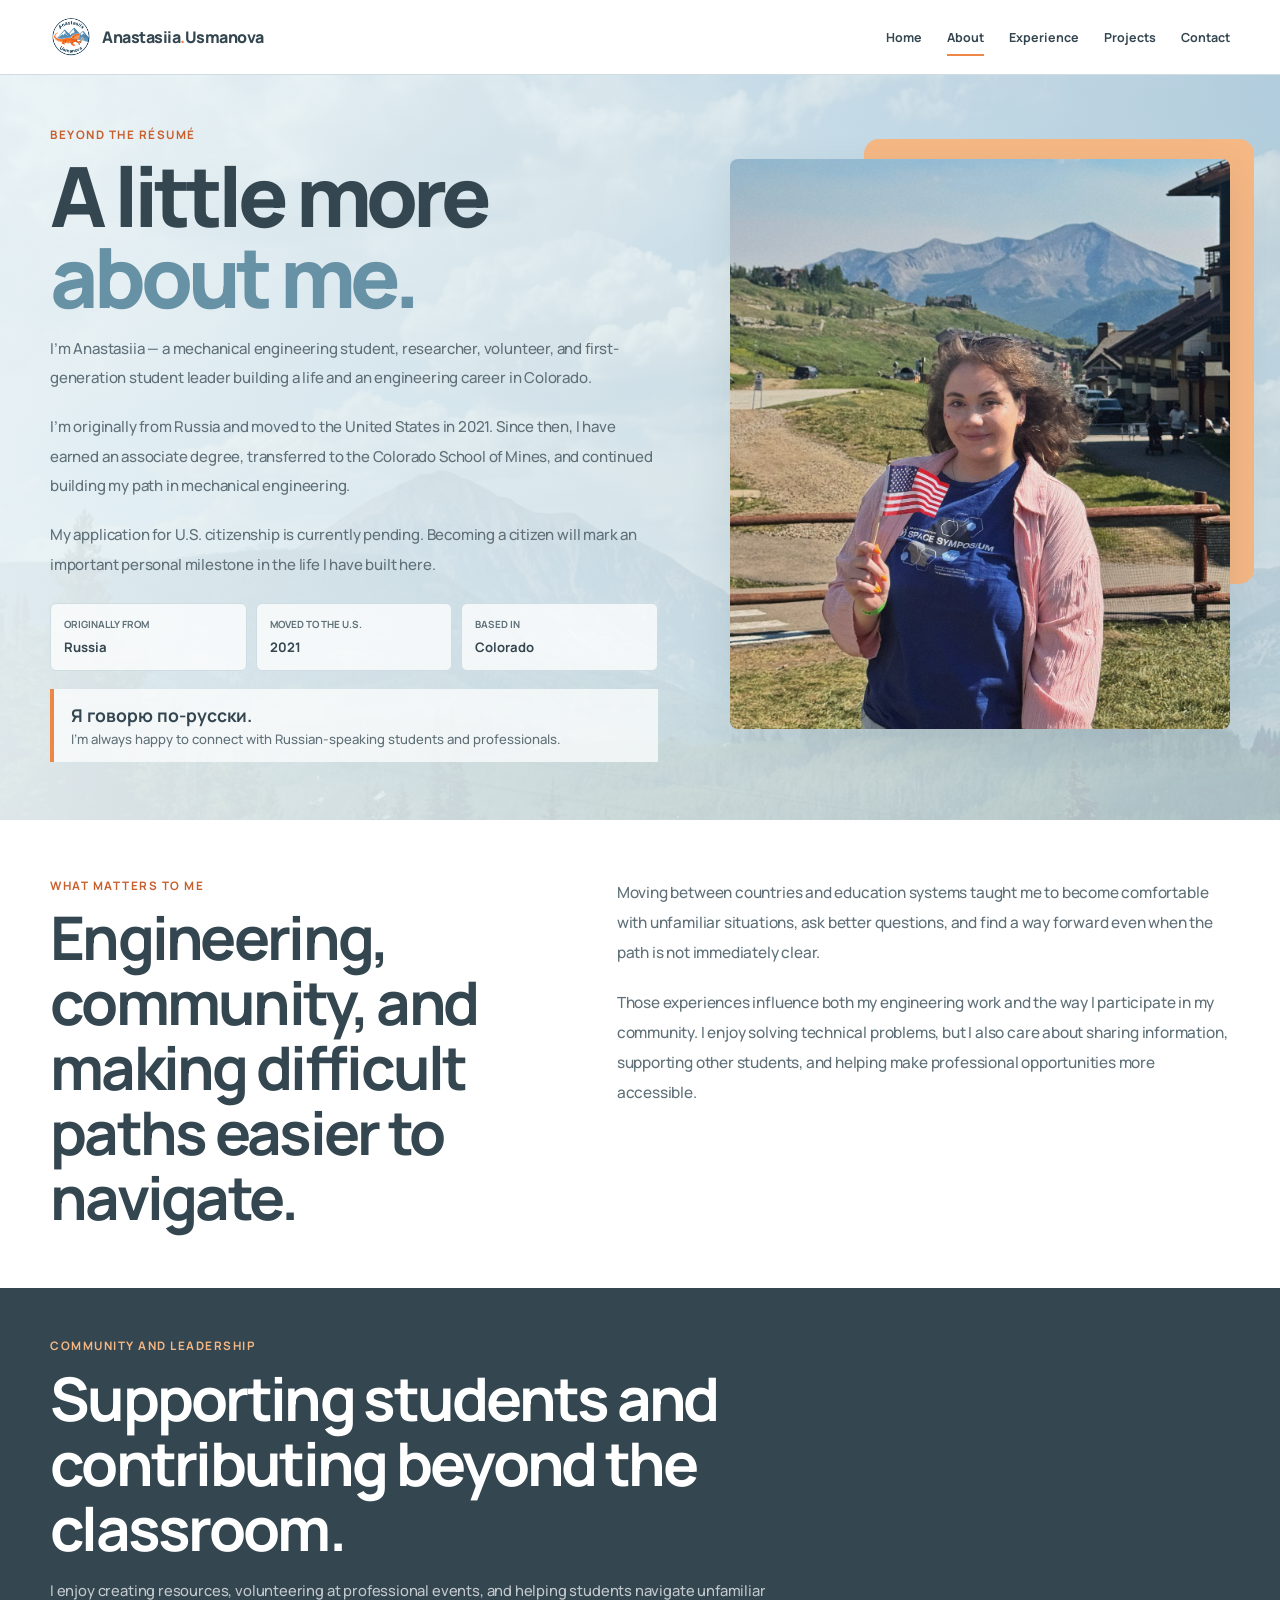
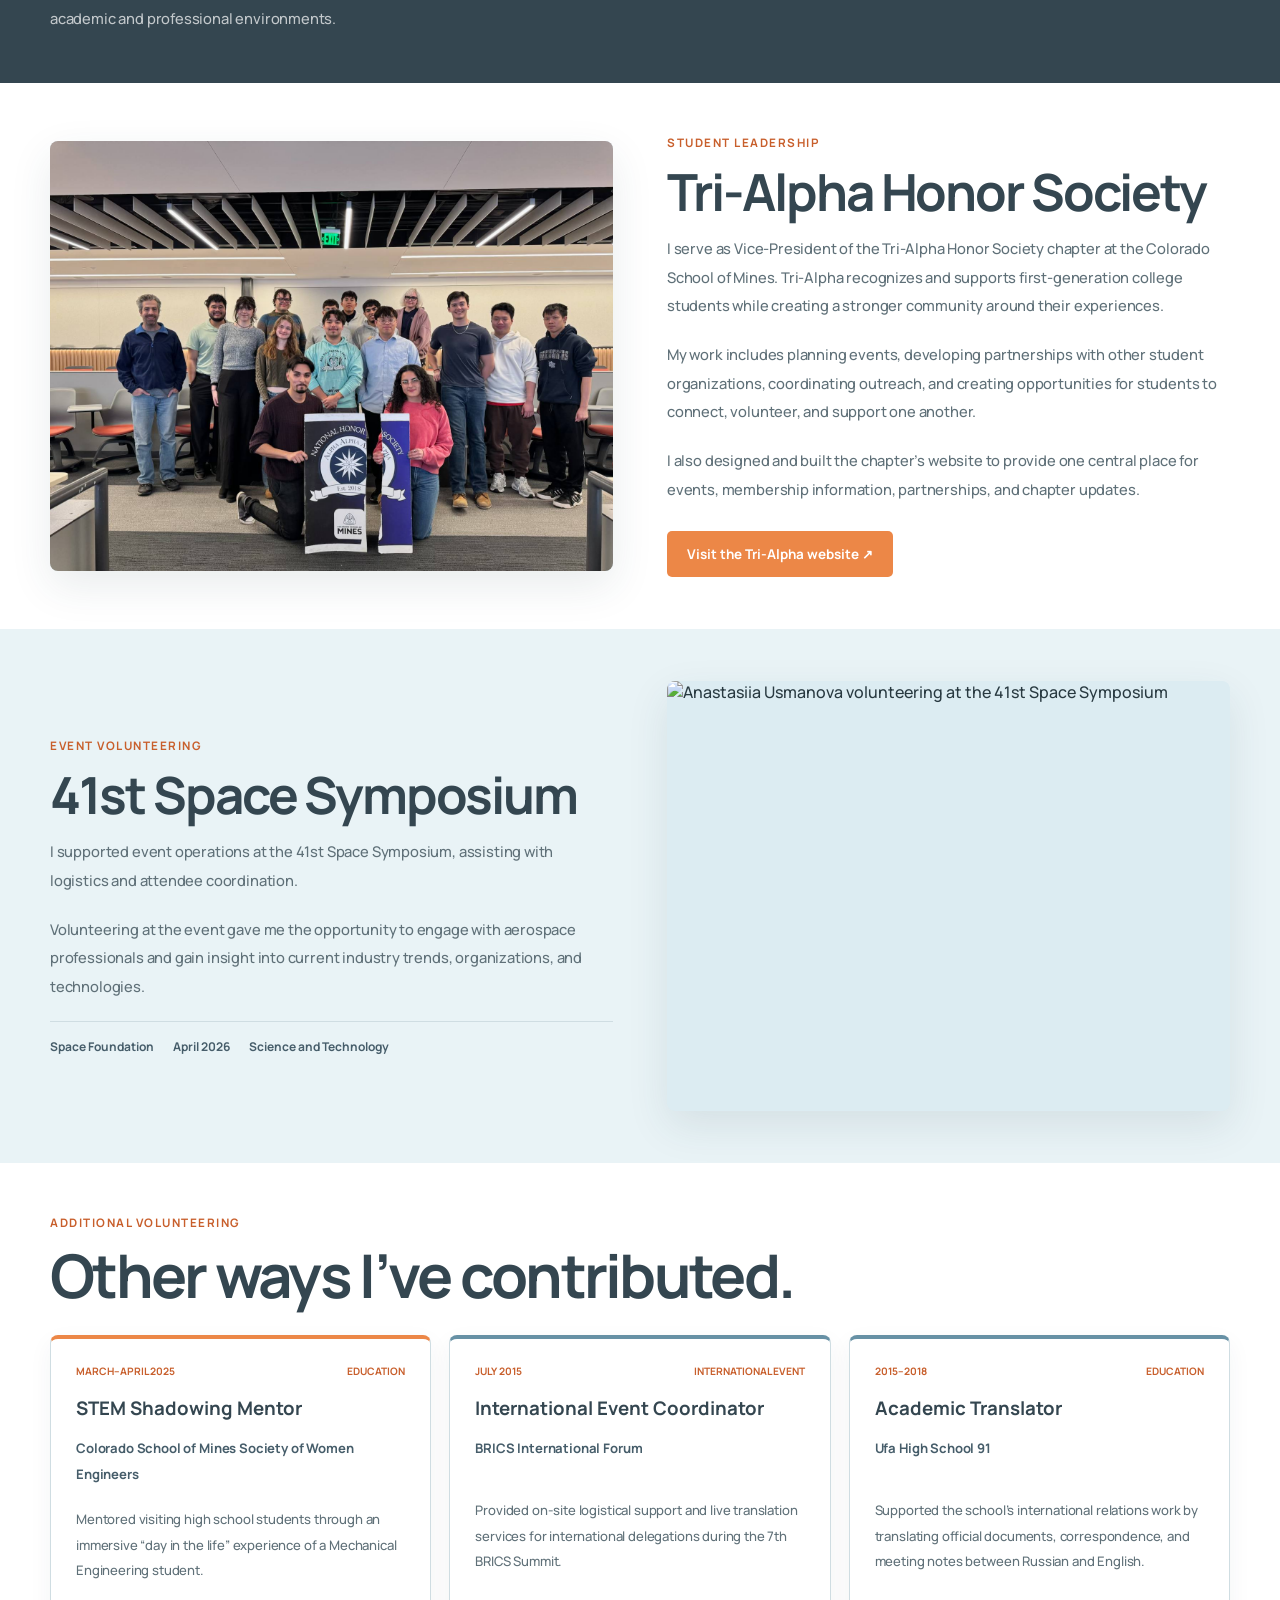
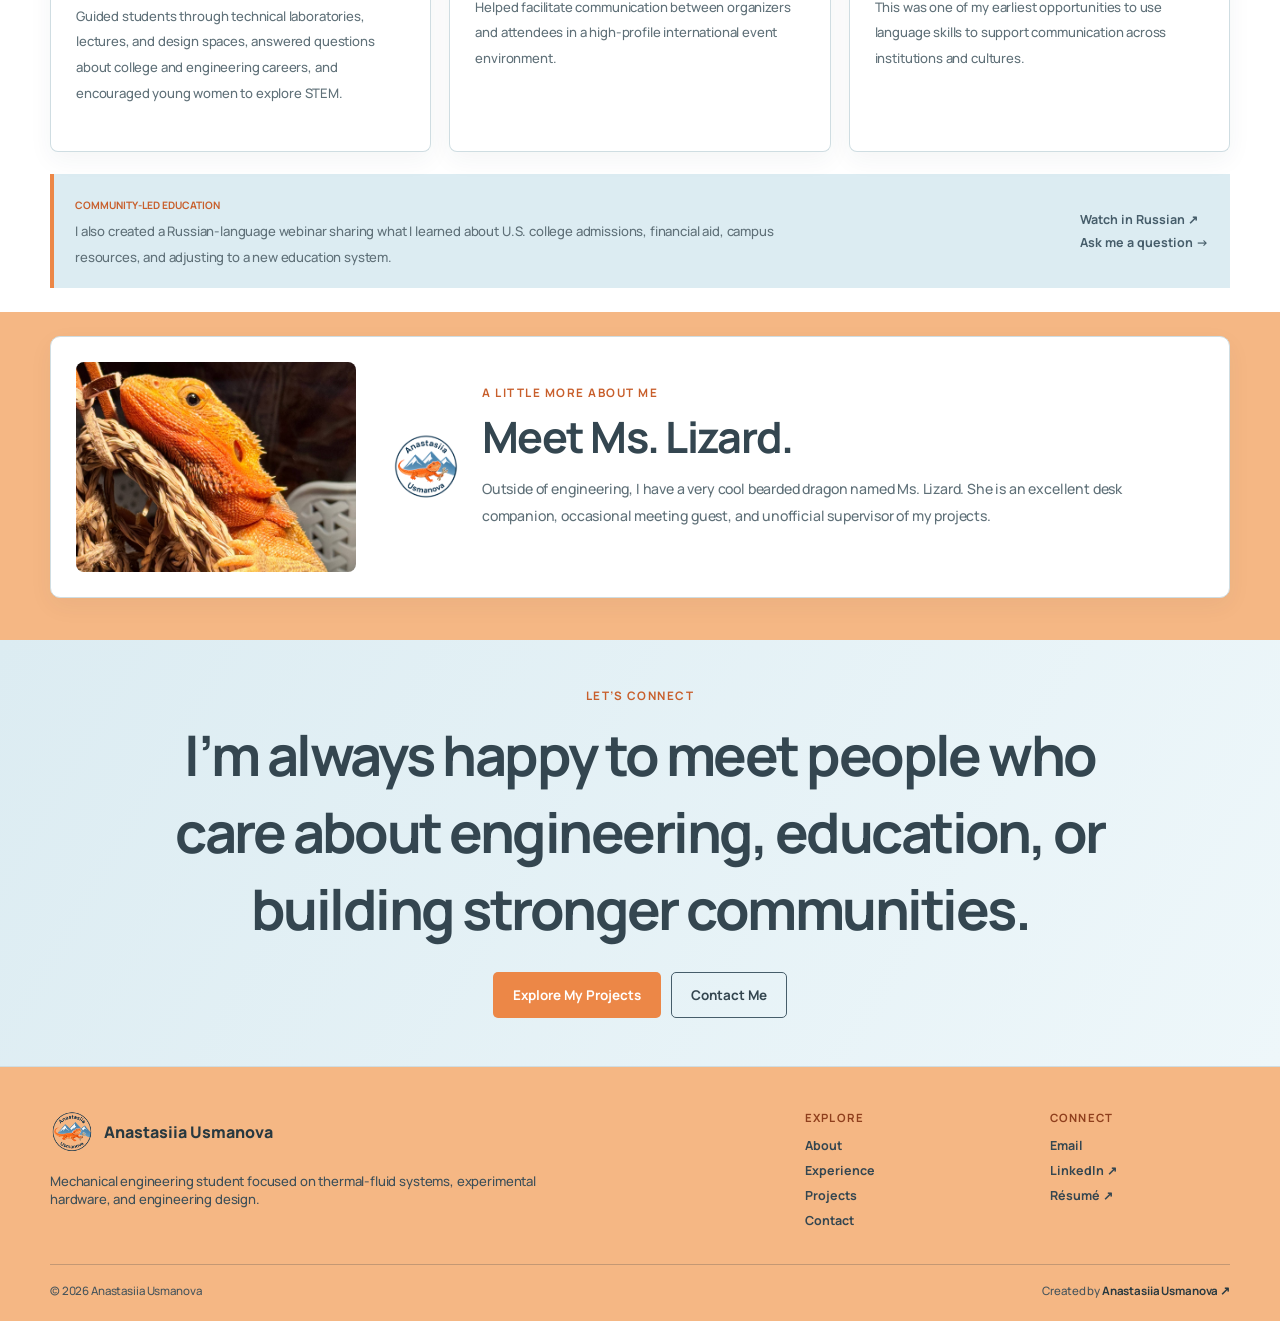
==== about/index.html @ 4a4aaab6 "Add files via upload" ====
<!DOCTYPE html>
<html lang="en">

<head>
    <link
    rel="icon"
    type="image/png"
    href="../image/logo.png"
>

    <meta charset="UTF-8">

    <meta
        name="viewport"
        content="width=device-width, initial-scale=1.0"
    >

    <meta
        name="description"
        content="Learn more about Anastasiia Usmanova, a mechanical engineering student, researcher, volunteer, and first-generation student leader at Colorado School of Mines."
    >

    <title>About Me | Anastasiia Usmanova</title>

    <link rel="stylesheet" href="../style.css">

</head>


<body>

    <!-- Navigation -->

    <header class="site-header">

        <nav class="navbar">

                <a class="logo" href="../">

                    <img
                        class="site-logo-image"
                        src="../image/logo.png"
                        alt=""
                    >

                    <span class="site-logo-name">
                        Anastasiia<span>.</span>Usmanova
                    </span>

                </a>

            <div class="nav-links">

                <a href="../">
                    Home
                </a>

                <a class="active-nav-link" href="./">
                    About
                </a>

                <a href="../experience/">
                    Experience
                </a>

                <a href="../projects/">
                    Projects
                </a>

                <a href="../contact/">
                    Contact
                </a>

            </div>

        </nav>

    </header>


    <main>

        <!-- Hero -->

        <section class="about-hero">

            <div class="section-container about-hero-grid">

                <div class="about-hero-content">

                    <p class="section-label">
                        Beyond the résumé
                    </p>

                    <h1>
                        A little more
                        <span>about me.</span>
                    </h1>

                    <p class="about-introduction">
                        I’m Anastasiia — a mechanical engineering student,
                        researcher, volunteer, and first-generation student
                        leader building a life and an engineering career
                        in Colorado.
                    </p>

                    <p>
                        I’m originally from Russia and moved to the United
                        States in 2021. Since then, I have earned an associate
                        degree, transferred to the Colorado School of Mines,
                        and continued building my path in mechanical
                        engineering.
                    </p>

                    <p>
                        My application for U.S. citizenship is currently
                        pending. Becoming a citizen will mark an important
                        personal milestone in the life I have built here.
                    </p>

                    <div class="about-facts">

                        <div class="about-fact">

                            <span>
                                Originally from
                            </span>

                            <strong>
                                Russia
                            </strong>

                        </div>

                        <div class="about-fact">

                            <span>
                                Moved to the U.S.
                            </span>

                            <strong>
                                2021
                            </strong>

                        </div>

                        <div class="about-fact">

                            <span>
                                Based in
                            </span>

                            <strong>
                                Colorado
                            </strong>

                        </div>

                    </div>

                    <div class="russian-message">

                        <strong>
                            Я говорю по-русски.
                        </strong>

                        <span>
                            I’m always happy to connect with
                            Russian-speaking students and professionals.
                        </span>

                    </div>

                </div>


                <div class="about-hero-image-wrapper">

                    <div class="about-hero-decoration"></div>

                    <img
                        class="about-hero-image"
                        src="../image/Anastasiia.jpg"
                        alt="Anastasiia Usmanova in Colorado"
                    >

                </div>

            </div>

        </section>


        <!-- Values -->

        <section class="about-values">

            <div class="section-container about-values-grid">

                <div>

                    <p class="section-label">
                        What matters to me
                    </p>

                    <h2 class="section-title">
                        Engineering, community, and making difficult
                        paths easier to navigate.
                    </h2>

                </div>


                <div class="about-values-text">

                    <p>
                        Moving between countries and education systems taught
                        me to become comfortable with unfamiliar situations,
                        ask better questions, and find a way forward even when
                        the path is not immediately clear.
                    </p>

                    <p>
                        Those experiences influence both my engineering work
                        and the way I participate in my community. I enjoy
                        solving technical problems, but I also care about
                        sharing information, supporting other students, and
                        helping make professional opportunities more
                        accessible.
                    </p>

                </div>

            </div>

        </section>


        <!-- Community introduction -->

        <section class="about-community-heading">

            <div class="section-container">

                <p class="section-label">
                    Community and leadership
                </p>

                <h2>
                    Supporting students and contributing
                    beyond the classroom.
                </h2>

                <p>
                    I enjoy creating resources, volunteering at professional
                    events, and helping students navigate unfamiliar
                    academic and professional environments.
                </p>

            </div>

        </section>


        <!-- Tri-Alpha -->

        <section class="about-section tri-alpha-section">

            <div class="section-container about-section-grid">

                <div class="about-photo">

                    <img
                        src="../image/trialpha.jpg"
                        alt="Tri-Alpha Honor Society at Colorado School of Mines"
                    >

                </div>


                <div class="about-section-content">

                    <p class="section-label">
                        Student leadership
                    </p>

                    <h2>
                        Tri-Alpha Honor Society
                    </h2>

                    <p>
                        I serve as Vice-President of the Tri-Alpha Honor
                        Society chapter at the Colorado School of Mines.
                        Tri-Alpha recognizes and supports first-generation
                        college students while creating a stronger community
                        around their experiences.
                    </p>

                    <p>
                        My work includes planning events, developing
                        partnerships with other student organizations,
                        coordinating outreach, and creating opportunities
                        for students to connect, volunteer, and support
                        one another.
                    </p>

                    <p>
                        I also designed and built the chapter’s website to
                        provide one central place for events, membership
                        information, partnerships, and chapter updates.
                    </p>

                    <a
                        class="button primary-button"
                        href="https://minestrialpha.org/"
                        target="_blank"
                        rel="noopener noreferrer"
                    >
                        Visit the Tri-Alpha website ↗
                    </a>

                </div>

            </div>

        </section>


        <!-- Space Symposium -->

        <section class="about-section alternate-section">

            <div class="section-container about-section-grid">

                <div class="about-section-content">

                    <p class="section-label">
                        Event volunteering
                    </p>

                    <h2>
                        41st Space Symposium
                    </h2>

                    <p>
                        I supported event operations at the 41st Space
                        Symposium, assisting with logistics and attendee
                        coordination.
                    </p>

                    <p>
                        Volunteering at the event gave me the opportunity
                        to engage with aerospace professionals and gain
                        insight into current industry trends, organizations,
                        and technologies.
                    </p>

                    <div class="experience-detail-row">

                        <span>
                            Space Foundation
                        </span>

                        <span>
                            April 2026
                        </span>

                        <span>
                            Science and Technology
                        </span>

                    </div>

                </div>


                <div class="about-photo space-photo">

                    <img
                        src="../image/spacesym.jpg"
                        alt="Anastasiia Usmanova volunteering at the 41st Space Symposium"
                    >

                </div>

            </div>

        </section>


        <!-- Additional volunteering -->

        <section class="volunteer-section">

            <div class="section-container">

                <div class="volunteer-heading">

                    <p class="section-label">
                        Additional volunteering
                    </p>

                    <h2 class="section-title">
                        Other ways I’ve contributed.
                    </h2>

                </div>


                <div class="volunteer-grid">

                    <!-- SWE -->

                    <article class="volunteer-card">

                        <div class="volunteer-card-meta">

                            <span>
                                March–April 2025
                            </span>

                            <span>
                                Education
                            </span>

                        </div>

                        <h3>
                            STEM Shadowing Mentor
                        </h3>

                        <p class="volunteer-organization">
                            Colorado School of Mines Society of Women
                            Engineers
                        </p>

                        <p>
                            Mentored visiting high school students through
                            an immersive “day in the life” experience of a
                            Mechanical Engineering student.
                        </p>

                        <p>
                            Guided students through technical laboratories,
                            lectures, and design spaces, answered questions
                            about college and engineering careers, and
                            encouraged young women to explore STEM.
                        </p>

                    </article>


                    <!-- BRICS -->

                    <article class="volunteer-card">

                        <div class="volunteer-card-meta">

                            <span>
                                July 2015
                            </span>

                            <span>
                                International event
                            </span>

                        </div>

                        <h3>
                            International Event Coordinator
                        </h3>

                        <p class="volunteer-organization">
                            BRICS International Forum
                        </p>

                        <p>
                            Provided on-site logistical support and live
                            translation services for international
                            delegations during the 7th BRICS Summit.
                        </p>

                        <p>
                            Helped facilitate communication between
                            organizers and attendees in a high-profile
                            international event environment.
                        </p>

                    </article>


                    <!-- Translation -->

                    <article class="volunteer-card">

                        <div class="volunteer-card-meta">

                            <span>
                                2015–2018
                            </span>

                            <span>
                                Education
                            </span>

                        </div>

                        <h3>
                            Academic Translator
                        </h3>

                        <p class="volunteer-organization">
                            Ufa High School 91
                        </p>

                        <p>
                            Supported the school’s international relations
                            work by translating official documents,
                            correspondence, and meeting notes between
                            Russian and English.
                        </p>

                        <p>
                            This was one of my earliest opportunities to use
                            language skills to support communication across
                            institutions and cultures.
                        </p>

                    </article>

                </div>


                <!-- Webinar -->

                <div class="webinar-strip">

                    <div>

                        <span class="webinar-strip-label">
                            Community-led education
                        </span>

                        <p>
                            I also created a Russian-language webinar sharing
                            what I learned about U.S. college admissions,
                            financial aid, campus resources, and adjusting
                            to a new education system.
                        </p>

                    </div>


                    <div class="webinar-strip-links">

                        <a
                            class="text-link"
                            href="https://youtu.be/OLZ3vFtCB9Q"
                            target="_blank"
                            rel="noopener noreferrer"
                        >
                            Watch in Russian ↗
                        </a>

                        <a
                            class="text-link"
                            href="mailto:anastasiia.usmanova.eng@gmail.com?subject=Question%20about%20U.S.%20college%20applications"
                        >
                            Ask me a question →
                        </a>

                    </div>

                </div>

            </div>

        </section>

<!-- Ms. Lizard -->

<section class="lizard-section">

    <div class="section-container">

        <article class="lizard-card">

            <div class="lizard-image-wrapper">

                <img
                    class="lizard-image"
                    src="../image/lizard.jpg"
                    alt="Ms. Lizard, Anastasiia's bearded dragon"
                >

            </div>


            <div class="lizard-content">

                <img
                    class="lizard-mini-logo"
                    src="../image/logo.png"
                    alt=""
                >

                <div>

                    <p class="section-label">
                        A little more about me
                    </p>

                    <h2>
                        Meet Ms. Lizard.
                    </h2>

                    <p>
                        Outside of engineering, I have a very cool
                        bearded dragon named Ms. Lizard. She is an
                        excellent desk companion, occasional meeting
                        guest, and unofficial supervisor of my projects.
                    </p>

                </div>

            </div>

        </article>

    </div>

</section>
        <!-- Closing -->

        <section class="about-closing">

            <div class="section-container about-closing-content">

                <p class="section-label">
                    Let’s connect
                </p>

                <h2>
                    I’m always happy to meet people who care about
                    engineering, education, or building stronger
                    communities.
                </h2>

                <div class="about-closing-buttons">

                    <a
                        class="button primary-button"
                        href="../projects/"
                    >
                        Explore My Projects
                    </a>

                    <a
                        class="button secondary-button"
                        href="../contact/"
                    >
                        Contact Me
                    </a>

                </div>

            </div>

        </section>

    </main>


    <!-- Footer -->

    <footer>

        <div class="footer-content">

            <div>

                <a class="footer-logo" href="../">
                    <img src="../image/logo.png" alt="">
                    <span>Anastasiia Usmanova</span>
                </a>

                <p>
                    Mechanical engineering student focused on thermal-fluid
                    systems, experimental hardware, and engineering design.
                </p>

            </div>


            <div class="footer-column">

                <h3>
                    Explore
                </h3>

                <a href="./">
                    About
                </a>

                <a href="../experience/">
                    Experience
                </a>

                <a href="../projects/">
                    Projects
                </a>

                <a href="../contact/">
                    Contact
                </a>

            </div>


            <div class="footer-column">

                <h3>
                    Connect
                </h3>

                <a href="mailto:anastasiia.usmanova.eng@gmail.com">
                    Email
                </a>

                <a
                    href="https://www.linkedin.com/in/ausmanova/"
                    target="_blank"
                    rel="noopener noreferrer"
                >
                    LinkedIn ↗
                </a>

                <a
                    href="https://drive.google.com/file/d/1IAk1YIRx1ODrd-aK2GtUqN830A_kuqkT/view"
                    target="_blank"
                    rel="noopener noreferrer"
                >
                    Résumé ↗
                </a>

            </div>

        </div>


        <div class="footer-bottom">

            <p>
                © 2026 Anastasiia Usmanova
            </p>

            <p>
                Created by
                <a
                    href="https://www.linkedin.com/in/ausmanova/"
                    target="_blank"
                    rel="noopener noreferrer"
                >
                    Anastasiia Usmanova ↗
                </a>
            </p>

        </div>

    </footer>

</body>

</html>
---- style.css ----
@import url(
    "https://fonts.googleapis.com/css2?family=Inter:wght@400;500;600;700&family=Manrope:wght@500;600;700;800&display=swap"
);


/* ==================================================
   VARIABLES
================================================== */

:root {
    --page-background: #eef7fa;
    --soft-background: #dcecf2;
    --muted-background: #b8d2dc;

    --accent: #ec8747;
    --accent-dark: #c85f2c;
    --accent-light: #f5b784;

    --blue: #6791a5;
    --blue-dark: #465d6a;

    --heading: #344650;
    --charcoal: #283940;
    --gray: #5f7078;

    --light-gray: #f2f7f8;
    --border: #cfdde2;
    --white: #ffffff;

    --heading-font: "Manrope", Arial, sans-serif;
    --body-font: "Inter", Arial, sans-serif;

    --page-width: 1180px;
    --shadow: 0 15px 42px rgba(40, 65, 76, 0.1);
}


/* ==================================================
   GLOBAL
================================================== */

* {
    box-sizing: border-box;
}


html {
    scroll-behavior: smooth;
}


body {
    margin: 0;
    overflow-x: hidden;
    color: var(--charcoal);
    background: var(--white);
    font-family: var(--body-font);
}


img {
    display: block;
    max-width: 100%;
}


a {
    color: inherit;
}


p {
    color: var(--gray);
}


.section-container {
    width: min(calc(100% - 48px), var(--page-width));
    margin: 0 auto;
}


.section-label {
    margin: 0 0 10px;
    color: var(--accent-dark);
    font-size: 0.73rem;
    font-weight: 700;
    letter-spacing: 0.13em;
    text-transform: uppercase;
}


.light-label {
    color: var(--accent-light);
}


.section-title {
    max-width: 850px;
    margin: 0;
    color: var(--heading);
    font-family: var(--heading-font);
    font-size: clamp(2.35rem, 4.7vw, 4rem);
    font-weight: 700;
    letter-spacing: -0.045em;
    line-height: 1.08;
}


.section-heading {
    display: flex;
    align-items: flex-end;
    justify-content: space-between;
    gap: 35px;
    margin-bottom: 30px;
}


.section-heading > .text-link {
    flex-shrink: 0;
    margin-bottom: 6px;
}


.text-link,
.card-link,
.project-report-link {
    display: inline-block;
    color: var(--blue-dark);
    font-weight: 700;
    text-decoration: none;
}


.text-link:hover,
.card-link:hover,
.project-report-link:hover {
    color: var(--accent-dark);
}


/* ==================================================
   BUTTONS
================================================== */

.button {
    display: inline-flex;
    align-items: center;
    justify-content: center;
    min-height: 46px;
    padding: 11px 19px;
    border: 1px solid transparent;
    border-radius: 5px;
    font-size: 0.84rem;
    font-weight: 700;
    text-align: center;
    text-decoration: none;
    transition:
        transform 0.2s ease,
        color 0.2s ease,
        border-color 0.2s ease,
        background 0.2s ease;
}


.button:hover {
    transform: translateY(-2px);
}


.primary-button {
    color: var(--white);
    background: var(--accent);
}


.primary-button:hover {
    background: var(--accent-dark);
}


.secondary-button {
    color: var(--heading);
    border-color: var(--blue-dark);
    background: transparent;
}


.secondary-button:hover {
    color: var(--white);
    background: var(--blue-dark);
}


/* ==================================================
   NAVIGATION
================================================== */

.site-header {
    position: relative;
    z-index: 100;
    border-bottom: 1px solid var(--border);
    background: rgba(255, 255, 255, 0.96);
}


.navbar {
    display: flex;
    align-items: center;
    justify-content: space-between;
    width: min(calc(100% - 48px), var(--page-width));
    min-height: 74px;
    margin: 0 auto;
    gap: 30px;
}


/* ==================================================
   SITE LOGO
================================================== */

.logo {
    display: inline-flex;
    align-items: center;
    flex-shrink: 0;
    gap: 10px;
    color: var(--heading);
    text-decoration: none;
}


.site-logo-image {
    width: 42px;
    height: 42px;
    flex-shrink: 0;
    border-radius: 8px;
    object-fit: contain;
    transition:
        transform 0.22s ease,
        filter 0.22s ease;
}


.site-logo-name {
    color: var(--heading);
    font-family: var(--heading-font);
    font-size: 1rem;
    font-weight: 800;
    letter-spacing: -0.03em;
}


.site-logo-name span {
    color: var(--accent);
}


.logo:hover .site-logo-image {
    filter: drop-shadow(0 5px 7px rgba(40, 65, 76, 0.14));
    transform: rotate(-3deg) scale(1.08);
}


@media (max-width: 480px) {

    .site-logo-image {
        width: 37px;
        height: 37px;
    }


    .site-logo-name {
        font-size: 0.88rem;
    }

}


.nav-links {
    display: flex;
    align-items: center;
    gap: 25px;
}


.nav-links a {
    position: relative;
    color: var(--heading);
    font-size: 0.78rem;
    font-weight: 700;
    text-decoration: none;
}


.nav-links a::after {
    position: absolute;
    right: 0;
    bottom: -10px;
    left: 0;
    height: 2px;
    background: var(--accent);
    content: "";
    transform: scaleX(0);
    transition: transform 0.2s ease;
}


.nav-links a:hover::after,
.nav-links .active-nav-link::after {
    transform: scaleX(1);
}


/* ==================================================
   HOME â€” HERO
================================================== */

.hero {
    display: grid;
    grid-template-columns: 1.08fr 0.92fr;
    gap: 64px;
    align-items: center;
    min-height: calc(100vh - 74px);
    padding:
        48px
        max(24px, calc((100vw - var(--page-width)) / 2))
        58px;
    background:
        linear-gradient(
            90deg,
            rgba(238, 247, 250, 0.92),
            rgba(220, 236, 242, 0.7)
        ),
        url("image/mountain.JPG") center / cover no-repeat;
}


.hero-content {
    max-width: 700px;
}


.hero h1 {
    margin: 0;
    color: var(--heading);
    font-family: var(--heading-font);
    font-size: clamp(4rem, 8vw, 7rem);
    font-weight: 800;
    letter-spacing: -0.06em;
    line-height: 0.95;
}


.hero h1 span {
    display: block;
    color: var(--blue);
}


.hero h2 {
    max-width: 680px;
    margin: 25px 0 18px;
    color: var(--charcoal);
    font-family: var(--heading-font);
    font-size: clamp(1.25rem, 2.5vw, 1.85rem);
    font-weight: 600;
    letter-spacing: -0.025em;
    line-height: 1.35;
}


.hero-description {
    max-width: 650px;
    margin: 0;
    font-size: 1rem;
    line-height: 1.75;
}


.hero-buttons {
    display: flex;
    flex-wrap: wrap;
    gap: 10px;
    margin-top: 27px;
}


.hero-links {
    display: flex;
    gap: 19px;
    margin-top: 21px;
}


.hero-links a {
    color: var(--blue-dark);
    font-size: 0.84rem;
    font-weight: 700;
    text-decoration: none;
}


.hero-image-wrapper {
    position: relative;
    width: min(100%, 460px);
    margin-left: auto;
}


.hero-image-decoration {
    position: absolute;
    top: -22px;
    right: -25px;
    width: 80%;
    height: 80%;
    border-radius: 15px;
    background: var(--accent-light);
}


.hero-image {
    position: relative;
    z-index: 1;
    width: 100%;
    height: 560px;
    object-fit: cover;
    object-position: center top;
    border-radius: 8px;
    box-shadow: var(--shadow);
}


.hero-image-note {
    position: absolute;
    z-index: 2;
    right: -20px;
    bottom: 28px;
    display: flex;
    flex-direction: column;
    gap: 3px;
    padding: 14px 17px;
    border: 1px solid var(--border);
    border-radius: 5px;
    background: rgba(255, 255, 255, 0.94);
    box-shadow: var(--shadow);
}


.hero-image-note span {
    color: var(--accent-dark);
    font-size: 0.67rem;
    font-weight: 700;
    letter-spacing: 0.08em;
    text-transform: uppercase;
}


.hero-image-note strong {
    color: var(--heading);
    font-size: 0.84rem;
}


/* ==================================================
   HOME â€” INTRODUCTION
================================================== */

.introduction-section {
    padding: 62px 0;
    background: var(--white);
}


.introduction-grid {
    display: grid;
    grid-template-columns: 1fr 0.82fr;
    gap: 65px;
    align-items: start;
}


.introduction-text {
    padding-top: 17px;
}


.introduction-text p {
    margin: 0 0 14px;
    font-size: 0.98rem;
    line-height: 1.75;
}


.introduction-text .text-link {
    margin-top: 7px;
}


/* ==================================================
   HOME â€” EXPERIENCE
================================================== */

.experience-section {
    padding: 62px 0;
    background: var(--light-gray);
}


.experience-grid {
    display: grid;
    gap: 20px;
}


.no-image-experience-grid {
    grid-template-columns: repeat(3, minmax(0, 1fr));
    align-items: stretch;
}


.experience-card {
    min-width: 0;
    overflow: hidden;
    border: 1px solid var(--border);
    border-radius: 8px;
    background: var(--white);
    box-shadow: 0 9px 28px rgba(40, 65, 76, 0.055);
}


.experience-card-text {
    min-height: 420px;
    border-top: 4px solid var(--blue);
}


.experience-card-text:first-child {
    border-top-color: var(--accent);
}


.experience-card-content {
    padding: 29px;
}


.experience-card-text .experience-card-content {
    display: flex;
    flex-direction: column;
    width: 100%;
    height: 100%;
}


.card-meta {
    display: flex;
    justify-content: space-between;
    gap: 16px;
    margin-bottom: 18px;
    color: var(--accent-dark);
    font-size: 0.67rem;
    font-weight: 700;
    letter-spacing: 0.07em;
    text-transform: uppercase;
}


.experience-card h3 {
    margin: 0 0 8px;
    color: var(--heading);
    font-family: var(--heading-font);
    font-size: 1.42rem;
    letter-spacing: -0.025em;
    line-height: 1.24;
}


.organization {
    margin: 0 0 16px;
    color: var(--blue-dark);
    font-size: 0.84rem;
    font-weight: 700;
}


.experience-card-content > p:not(.organization) {
    margin: 0 0 13px;
    font-size: 0.87rem;
    line-height: 1.65;
}


.experience-card .card-link {
    margin-top: auto;
    padding-top: 13px;
    font-size: 0.82rem;
}


/* ==================================================
   HOME â€” SKILLS
================================================== */

.skills-section {
    padding: 65px 0;
    color: var(--white);
    background: var(--heading);
}


.skills-layout {
    display: grid;
    grid-template-columns: 0.8fr 1.2fr;
    gap: 65px;
    align-items: start;
}


.skills-introduction h2 {
    margin: 0 0 17px;
    font-family: var(--heading-font);
    font-size: clamp(2.25rem, 4.7vw, 3.8rem);
    letter-spacing: -0.045em;
    line-height: 1.1;
}


.skills-introduction > p:last-child {
    color: rgba(255, 255, 255, 0.7);
    font-size: 0.94rem;
}


.skills-grid {
    border-top: 1px solid rgba(255, 255, 255, 0.17);
}


.skill-item {
    display: grid;
    grid-template-columns: 45px 1fr;
    gap: 20px;
    padding: 21px 0;
    border-bottom: 1px solid rgba(255, 255, 255, 0.17);
}


.skill-item > span {
    color: var(--accent-light);
    font-size: 0.72rem;
    font-weight: 700;
}


.skill-item h3 {
    margin: 0 0 6px;
    font-family: var(--heading-font);
    font-size: 1.13rem;
}


.skill-item p {
    margin: 0;
    color: rgba(255, 255, 255, 0.67);
    font-size: 0.85rem;
}


/* ==================================================
   HOME â€” PROJECTS
================================================== */

.projects-section {
    padding: 62px 0;
    background: var(--white);
}


.projects-grid {
    display: grid;
    grid-template-columns: repeat(2, minmax(0, 1fr));
    gap: 20px;
    align-items: stretch;
}


.project-card {
    min-width: 0;
    overflow: hidden;
    border: 1px solid var(--border);
    border-radius: 8px;
    background: var(--white);
    box-shadow: 0 9px 28px rgba(40, 65, 76, 0.055);
}


.project-card-large {
    grid-column: 1 / -1;
}


.project-content {
    padding: 28px;
}


.regenloop-card {
    border-top: 4px solid var(--accent);
    background:
        linear-gradient(
            145deg,
            var(--white),
            var(--page-background)
        );
}


.regenloop-card .project-content {
    padding: 34px;
}


.project-header-row {
    display: flex;
    align-items: flex-start;
    justify-content: space-between;
    gap: 20px;
}


.project-category {
    margin: 0 0 10px;
    color: var(--accent-dark);
    font-size: 0.68rem;
    font-weight: 700;
    letter-spacing: 0.08em;
    text-transform: uppercase;
}


.confidentiality-badge {
    flex-shrink: 0;
    padding: 6px 9px;
    color: var(--accent-dark);
    border: 1px solid rgba(200, 95, 44, 0.3);
    border-radius: 4px;
    background: rgba(236, 135, 71, 0.11);
    font-size: 0.65rem;
    font-weight: 700;
    text-transform: uppercase;
}


.project-content h3 {
    margin: 0 0 12px;
    color: var(--heading);
    font-family: var(--heading-font);
    font-size: 1.4rem;
    letter-spacing: -0.025em;
    line-height: 1.25;
}


.regenloop-card h3 {
    max-width: 900px;
    font-size: clamp(1.55rem, 3vw, 2.25rem);
}


.project-content > p:not(.project-category) {
    margin: 0 0 13px;
    font-size: 0.89rem;
    line-height: 1.68;
}


.confidentiality-note {
    padding: 14px 16px;
    border-left: 3px solid var(--accent);
    background: var(--soft-background);
    font-size: 0.8rem !important;
}


.project-tags {
    display: flex;
    flex-wrap: wrap;
    gap: 6px;
    margin: 17px 0;
}


.project-tags span {
    padding: 5px 8px;
    color: var(--blue-dark);
    border: 1px solid var(--border);
    border-radius: 4px;
    background: var(--soft-background);
    font-size: 0.64rem;
    font-weight: 700;
}


/* ==================================================
   CONTACT CTA
================================================== */

.contact-cta,
.experience-contact {
    padding: 48px 0;
    background:
        linear-gradient(
            120deg,
            var(--soft-background),
            var(--page-background)
        );
}


.contact-cta-content,
.experience-contact-content {
    display: flex;
    align-items: center;
    justify-content: space-between;
    gap: 48px;
}


.contact-cta-content > div:first-child,
.experience-contact-content > div:first-child {
    max-width: 760px;
}


.contact-cta h2,
.experience-contact h2 {
    margin: 0 0 11px;
    color: var(--heading);
    font-family: var(--heading-font);
    font-size: clamp(2.2rem, 4.5vw, 3.5rem);
    letter-spacing: -0.045em;
    line-height: 1.12;
}


.contact-cta p,
.experience-contact p {
    margin: 0;
}


.contact-cta-buttons,
.experience-contact-buttons {
    display: flex;
    flex-shrink: 0;
    flex-wrap: wrap;
    gap: 10px;
}


/* ==================================================
   FOOTER
================================================== */

footer {
    padding:
        43px
        max(24px, calc((100vw - var(--page-width)) / 2))
        23px;
    color: var(--white);
    background: var(--charcoal);
}


.footer-content {
    display: grid;
    grid-template-columns: 1fr 180px 180px;
    gap: 65px;
    padding-bottom: 35px;
}


.footer-logo {
    color: var(--white);
    font-size: 1.1rem;
}


.footer-content > div:first-child p {
    max-width: 500px;
    margin: 13px 0 0;
    color: rgba(255, 255, 255, 0.62);
    font-size: 0.82rem;
}


.footer-column {
    display: flex;
    flex-direction: column;
    gap: 8px;
}


.footer-column h3 {
    margin: 0 0 4px;
    color: var(--accent-light);
    font-size: 0.71rem;
    letter-spacing: 0.1em;
    text-transform: uppercase;
}


.footer-column a {
    color: rgba(255, 255, 255, 0.74);
    font-size: 0.78rem;
    text-decoration: none;
}


.footer-column a:hover {
    color: var(--accent-light);
}


.footer-bottom {
    display: flex;
    justify-content: space-between;
    gap: 25px;
    padding-top: 18px;
    border-top: 1px solid rgba(255, 255, 255, 0.13);
}


.footer-bottom p {
    margin: 0;
    color: rgba(255, 255, 255, 0.48);
    font-size: 0.72rem;
}


/* ==================================================
   ABOUT â€” HERO
================================================== */

.about-hero {
    padding: 52px 0 58px;
    overflow: hidden;
    background:
        linear-gradient(
            90deg,
            rgba(238, 247, 250, 0.93),
            rgba(220, 236, 242, 0.77)
        ),
        url("image/mountain.JPG") center / cover no-repeat;
}


.about-hero-grid {
    display: grid;
    grid-template-columns: minmax(0, 1fr) minmax(360px, 0.85fr);
    gap: 56px;
    align-items: center;
}


.about-hero-content h1 {
    margin: 0;
    color: var(--heading);
    font-family: var(--heading-font);
    font-size: clamp(3.6rem, 6.5vw, 5.8rem);
    font-weight: 800;
    letter-spacing: -0.06em;
    line-height: 0.98;
}


.about-hero-content h1 span {
    display: block;
    color: var(--blue);
}


.about-hero-content > p:not(.section-label) {
    max-width: 680px;
    margin: 16px 0 0;
    font-size: 0.94rem;
    line-height: 1.7;
}


.about-hero-content .about-introduction {
    margin-top: 22px;
    font-size: 1.02rem;
}


.about-facts {
    display: grid;
    grid-template-columns: repeat(3, minmax(0, 1fr));
    gap: 9px;
    margin-top: 24px;
}


.about-fact {
    padding: 13px;
    border: 1px solid var(--border);
    border-radius: 6px;
    background: rgba(255, 255, 255, 0.75);
}


.about-fact span {
    display: block;
    margin-bottom: 4px;
    color: var(--gray);
    font-size: 0.62rem;
    font-weight: 700;
    text-transform: uppercase;
}


.about-fact strong {
    color: var(--heading);
    font-size: 0.82rem;
}


.russian-message {
    display: flex;
    flex-direction: column;
    gap: 3px;
    margin-top: 18px;
    padding: 14px 17px;
    border-left: 4px solid var(--accent);
    background: rgba(255, 255, 255, 0.72);
}


.russian-message strong {
    color: var(--heading);
    font-family: var(--heading-font);
    font-size: 1.1rem;
}


.russian-message span {
    color: var(--gray);
    font-size: 0.82rem;
}


.about-hero-image-wrapper {
    position: relative;
    width: 100%;
    max-width: 500px;
    margin-left: auto;
}


.about-hero-decoration {
    position: absolute;
    top: -20px;
    right: -24px;
    width: 78%;
    height: 78%;
    border-radius: 15px;
    background: var(--accent-light);
}


.about-hero-image {
    position: relative;
    z-index: 1;
    width: 100%;
    height: 570px;
    object-fit: cover;
    object-position: 57% center;
    border-radius: 8px;
    box-shadow: var(--shadow);
}


/* ==================================================
   ABOUT â€” VALUES AND COMMUNITY HEADING
================================================== */

.about-values {
    padding: 58px 0;
    background: var(--white);
}


.about-values-grid {
    display: grid;
    grid-template-columns: 0.9fr 1.1fr;
    gap: 65px;
    align-items: start;
}


.about-values-text p {
    margin: 0 0 15px;
    font-size: 0.96rem;
    line-height: 1.75;
}


.about-community-heading {
    padding: 50px 0;
    color: var(--white);
    background: var(--heading);
}


.about-community-heading .section-label {
    color: var(--accent-light);
}


.about-community-heading h2 {
    max-width: 920px;
    margin: 0;
    font-family: var(--heading-font);
    font-size: clamp(2.4rem, 4.7vw, 4rem);
    letter-spacing: -0.045em;
    line-height: 1.08;
}


.about-community-heading p:not(.section-label) {
    max-width: 760px;
    margin: 17px 0 0;
    color: rgba(255, 255, 255, 0.7);
    font-size: 0.92rem;
}


/* ==================================================
   ABOUT â€” FEATURED SECTIONS
================================================== */

.about-section {
    padding: 52px 0;
    background: var(--white);
}


.about-section.alternate-section {
    background: var(--light-gray);
}


.about-section-grid {
    display: grid;
    grid-template-columns: repeat(2, minmax(0, 1fr));
    gap: 54px;
    align-items: center;
}


.about-section-content {
    min-width: 0;
}


.about-section-content h2 {
    margin: 0 0 15px;
    color: var(--heading);
    font-family: var(--heading-font);
    font-size: clamp(2rem, 4vw, 3.2rem);
    letter-spacing: -0.04em;
    line-height: 1.1;
}


.about-section-content > p:not(.section-label) {
    margin: 0 0 13px;
    font-size: 0.92rem;
    line-height: 1.7;
}


.about-section-content > .button {
    margin-top: 8px;
}


.tri-alpha-section {
    background:
        linear-gradient(
            145deg,
            var(--white),
            var(--page-background)
        );
}


.about-photo {
    height: 430px;
    overflow: hidden;
    border-radius: 8px;
    background: var(--soft-background);
    box-shadow: var(--shadow);
}


.about-photo img {
    width: 100%;
    height: 100%;
    object-fit: cover;
}


.space-photo img {
    object-position: center 42%;
}


.experience-detail-row {
    display: flex;
    flex-wrap: wrap;
    gap: 8px 19px;
    margin-top: 18px;
    padding-top: 16px;
    border-top: 1px solid var(--border);
}


.experience-detail-row span {
    color: var(--blue-dark);
    font-size: 0.75rem;
    font-weight: 700;
}


/* ==================================================
   ABOUT â€” VOLUNTEERING
================================================== */

.volunteer-section {
    padding: 52px 0;
    background: var(--white);
}


.volunteer-heading {
    margin-bottom: 27px;
}


.volunteer-grid {
    display: grid;
    grid-template-columns: repeat(3, minmax(0, 1fr));
    gap: 18px;
}


.volunteer-card {
    min-width: 0;
    padding: 25px;
    border: 1px solid var(--border);
    border-top: 4px solid var(--blue);
    border-radius: 8px;
    background: var(--white);
    box-shadow: 0 8px 25px rgba(40, 65, 76, 0.05);
}


.volunteer-card:first-child {
    border-top-color: var(--accent);
}


.volunteer-card-meta {
    display: flex;
    justify-content: space-between;
    gap: 13px;
    margin-bottom: 17px;
}


.volunteer-card-meta span {
    color: var(--accent-dark);
    font-size: 0.64rem;
    font-weight: 700;
    text-transform: uppercase;
}


.volunteer-card h3 {
    margin: 0 0 8px;
    color: var(--heading);
    font-family: var(--heading-font);
    font-size: 1.17rem;
}


.volunteer-organization {
    min-height: 42px;
    margin: 0 0 14px;
    color: var(--blue-dark);
    font-size: 0.82rem;
    font-weight: 700;
}


.volunteer-card > p:not(.volunteer-organization) {
    margin: 0 0 12px;
    font-size: 0.82rem;
    line-height: 1.62;
}


.webinar-strip {
    display: grid;
    grid-template-columns: minmax(0, 1fr) auto;
    gap: 30px;
    align-items: center;
    margin-top: 22px;
    padding: 18px 21px;
    border-left: 4px solid var(--accent);
    background: var(--soft-background);
}


.webinar-strip-label {
    color: var(--accent-dark);
    font-size: 0.64rem;
    font-weight: 700;
    text-transform: uppercase;
}


.webinar-strip p {
    max-width: 730px;
    margin: 5px 0 0;
    font-size: 0.82rem;
}


.webinar-strip-links {
    display: flex;
    flex-direction: column;
    align-items: flex-start;
    gap: 6px;
}


.webinar-strip-links .text-link {
    font-size: 0.78rem;
}


/* ==================================================
   ABOUT â€” CLOSING
================================================== */

.about-closing {
    padding: 48px 0;
    background:
        linear-gradient(
            125deg,
            var(--soft-background),
            var(--page-background)
        );
}


.about-closing-content {
    max-width: 950px;
    margin: 0 auto;
    text-align: center;
}


.about-closing-content h2 {
    margin: 0;
    color: var(--heading);
    font-family: var(--heading-font);
    font-size: clamp(2.15rem, 4.5vw, 3.5rem);
    letter-spacing: -0.045em;
}


.about-closing-buttons {
    display: flex;
    justify-content: center;
    gap: 10px;
    margin-top: 25px;
}


/* ==================================================
   EXPERIENCE â€” HERO
================================================== */

.experience-page-hero,
.projects-page-hero {
    padding: 56px 0 48px;
    background:
        linear-gradient(
            90deg,
            rgba(238, 247, 250, 0.94),
            rgba(220, 236, 242, 0.82)
        ),
        url("image/mountain.JPG") center / cover no-repeat;
}


.experience-page-hero h1,
.projects-page-hero h1 {
    max-width: 980px;
    margin: 0;
    color: var(--heading);
    font-family: var(--heading-font);
    font-size: clamp(3.7rem, 7vw, 6.2rem);
    font-weight: 800;
    letter-spacing: -0.06em;
    line-height: 0.97;
}


.experience-page-hero h1 span,
.projects-page-hero h1 span {
    display: block;
    color: var(--blue);
}


.experience-page-introduction,
.projects-page-introduction {
    max-width: 800px;
    margin: 20px 0 0;
    font-size: 0.98rem;
    line-height: 1.7;
}


.experience-hero-actions {
    display: flex;
    align-items: center;
    justify-content: space-between;
    gap: 30px;
    margin-top: 25px;
}


.projects-section-navigation {
    display: flex;
    flex-wrap: wrap;
    gap: 8px;
    margin-top: 24px;
}


.projects-section-navigation a {
    padding: 8px 12px;
    color: var(--blue-dark);
    border: 1px solid rgba(70, 93, 106, 0.25);
    border-radius: 4px;
    background: rgba(255, 255, 255, 0.67);
    font-size: 0.74rem;
    font-weight: 700;
    text-decoration: none;
}


.projects-section-navigation a:hover {
    color: var(--white);
    background: var(--blue-dark);
}


/* ==================================================
   EXPERIENCE â€” RESEARCH
================================================== */

.highlighted-experience-section {
    padding: 40px 0 20px;
    background: var(--white);
}


.research-feature {
    width: 100%;
    padding: 32px;
    border: 1px solid var(--border);
    border-top: 5px solid var(--accent);
    border-radius: 8px;
    background:
        linear-gradient(
            145deg,
            var(--white),
            var(--page-background)
        );
    box-shadow: var(--shadow);
}


.research-feature-header {
    display: flex;
    align-items: flex-start;
    justify-content: space-between;
    gap: 35px;
    padding-bottom: 21px;
    border-bottom: 1px solid var(--border);
}


.research-feature-header h2 {
    margin: 0 0 7px;
    color: var(--heading);
    font-family: var(--heading-font);
    font-size: clamp(2rem, 4vw, 3.25rem);
    letter-spacing: -0.045em;
    line-height: 1.08;
}


.highlighted-organization {
    margin: 0;
    color: var(--blue-dark);
    font-weight: 700;
}


.research-feature-meta {
    display: flex;
    align-items: flex-end;
    flex-direction: column;
    flex-shrink: 0;
    gap: 4px;
    color: var(--accent-dark);
    font-size: 0.68rem;
    font-weight: 700;
    text-transform: uppercase;
}


.research-feature-grid {
    display: grid;
    grid-template-columns: 0.95fr 1.05fr;
    gap: 40px;
    padding-top: 23px;
}


.research-feature-grid h3 {
    margin: 0 0 11px;
    color: var(--heading);
    font-family: var(--heading-font);
    font-size: 1.18rem;
}


.research-feature-overview p {
    margin: 0 0 11px;
    font-size: 0.88rem;
}


.research-feature-contributions ul {
    margin: 0;
    padding-left: 18px;
}


.research-feature-contributions li {
    margin-bottom: 6px;
    color: var(--gray);
    font-size: 0.87rem;
}


.research-confidentiality-row {
    display: grid;
    grid-template-columns: auto 1fr;
    gap: 15px;
    align-items: start;
    margin-top: 20px;
    padding: 14px 16px;
    background: var(--soft-background);
}


.research-confidentiality-row p {
    margin: 0;
    font-size: 0.78rem;
}


.nda-badge,
.tbd-badge {
    display: inline-block;
    padding: 5px 9px;
    color: var(--accent-dark);
    border: 1px solid rgba(200, 95, 44, 0.3);
    border-radius: 4px;
    background: rgba(236, 135, 71, 0.11);
    font-size: 0.64rem;
    font-weight: 700;
    text-transform: uppercase;
}


/* ==================================================
   EXPERIENCE â€” SENIOR DESIGN
================================================== */

.senior-design-strip {
    display: grid;
    grid-template-columns: 1fr auto;
    gap: 30px;
    align-items: center;
    margin-top: 15px;
    padding: 20px 24px;
    border: 1px solid var(--border);
    border-left: 5px solid var(--blue);
    border-radius: 7px;
    background: var(--white);
}


.senior-design-heading {
    display: flex;
    align-items: center;
    gap: 9px;
    margin-bottom: 7px;
}


.senior-design-term {
    color: var(--blue-dark);
    font-size: 0.65rem;
    font-weight: 700;
}


.senior-design-strip h2 {
    margin: 0 0 6px;
    color: var(--heading);
    font-family: var(--heading-font);
    font-size: 1.35rem;
}


.senior-design-strip p {
    max-width: 820px;
    margin: 0;
    font-size: 0.82rem;
}


.senior-design-strip > strong {
    max-width: 225px;
    color: var(--accent-dark);
    font-size: 0.73rem;
}


/* ==================================================
   EXPERIENCE â€” ENGINEERING
================================================== */

.engineering-experience-section {
    padding: 31px 0 40px;
    background: var(--light-gray);
}


.experience-page-heading {
    margin-bottom: 23px;
}


.experience-heading-description {
    max-width: 760px;
    margin: 12px 0 0;
    font-size: 0.86rem;
}


.engineering-experience-grid {
    display: grid;
    grid-template-columns: repeat(2, minmax(0, 1fr));
    gap: 18px;
}


.engineering-experience-card {
    min-width: 0;
    padding: 27px;
    border: 1px solid var(--border);
    border-radius: 8px;
    background: var(--white);
    box-shadow: 0 8px 25px rgba(40, 65, 76, 0.05);
}


.engineering-experience-card:first-child {
    border-top: 4px solid var(--accent);
}


.experience-card-top {
    display: flex;
    justify-content: space-between;
    gap: 16px;
    margin-bottom: 17px;
}


.experience-card-top span {
    color: var(--accent-dark);
    font-size: 0.64rem;
    font-weight: 700;
    text-transform: uppercase;
}


.engineering-experience-card h3 {
    margin: 0 0 6px;
    color: var(--heading);
    font-family: var(--heading-font);
    font-size: 1.3rem;
}


.experience-company {
    margin: 0 0 14px;
    color: var(--blue-dark);
    font-size: 0.84rem;
    font-weight: 700;
}


.engineering-experience-card > p:not(.experience-company) {
    font-size: 0.86rem;
}


.engineering-experience-card ul {
    margin: 14px 0;
    padding-left: 18px;
}


.engineering-experience-card li {
    margin-bottom: 6px;
    color: var(--gray);
    font-size: 0.85rem;
}


.nda-note {
    margin: 15px 0;
    padding: 13px 15px;
    border-left: 4px solid var(--accent);
    background: var(--soft-background);
}


.nda-note p {
    margin: 4px 0 0;
    font-size: 0.76rem;
}


/* ==================================================
   EXPERIENCE â€” EARLIER EXPERIENCE
================================================== */

.earlier-experience-section {
    padding: 31px 0 35px;
    background: var(--white);
}


.earlier-experience-header {
    display: grid;
    grid-template-columns: 0.8fr 1.2fr;
    gap: 40px;
    align-items: end;
    margin-bottom: 19px;
}


.earlier-experience-header h2 {
    margin: 0;
    color: var(--heading);
    font-family: var(--heading-font);
    font-size: 1.55rem;
}


.earlier-experience-header > p {
    margin: 0;
    font-size: 0.78rem;
}


.earlier-experience-grid {
    display: grid;
    grid-template-columns: repeat(2, minmax(0, 1fr));
    gap: 15px;
}


.earlier-experience-card {
    display: grid;
    grid-template-columns: 38px 1fr;
    gap: 14px;
    padding: 20px;
    border: 1px solid var(--border);
    border-radius: 7px;
    background:
        linear-gradient(
            145deg,
            var(--white),
            var(--page-background)
        );
}


.earlier-experience-card:first-child {
    border-top: 3px solid var(--blue);
}


.earlier-experience-card:last-child {
    border-top: 3px solid var(--accent);
}


.earlier-card-number {
    color: rgba(70, 93, 106, 0.25);
    font-family: var(--heading-font);
    font-size: 1.4rem;
    font-weight: 800;
}


.earlier-card-meta {
    display: flex;
    justify-content: space-between;
    gap: 15px;
    margin-bottom: 8px;
}


.earlier-card-meta span {
    color: var(--accent-dark);
    font-size: 0.62rem;
    font-weight: 700;
    text-transform: uppercase;
}


.earlier-experience-card h3 {
    margin: 0 0 7px;
    color: var(--heading);
    font-family: var(--heading-font);
    font-size: 1.03rem;
}


.earlier-experience-card p {
    margin: 0;
    font-size: 0.76rem;
}


.earlier-card-skills {
    display: flex;
    flex-wrap: wrap;
    gap: 5px;
    margin-top: 12px;
}


.earlier-card-skills span {
    padding: 4px 7px;
    color: var(--blue-dark);
    border: 1px solid var(--border);
    border-radius: 3px;
    background: var(--soft-background);
    font-size: 0.6rem;
    font-weight: 700;
}


/* ==================================================
   PROJECTS PAGE
================================================== */

#thermal-fluid,
#design,
#automation,
#business {
    scroll-margin-top: 25px;
}


.discipline-section {
    padding: 42px 0 45px;
    background: var(--white);
}


.discipline-section.alternate-discipline {
    background: var(--light-gray);
}


.discipline-section.business-discipline {
    background: var(--page-background);
}


.discipline-heading {
    display: grid;
    grid-template-columns: 1fr;
    gap: 0;
    align-items: start;
    margin-bottom: 25px;
}


.discipline-heading > p {
    max-width: 720px;
    margin: 14px 0 0;
    padding-left: 16px;
    color: var(--gray);
    border-left: 3px solid var(--blue);
    font-size: 0.86rem;
    line-height: 1.65;
}


.discipline-number {
    display: block;
    margin-bottom: 6px;
    color: var(--accent);
    font-family: var(--heading-font);
    font-size: 1.6rem;
    font-weight: 800;
}


.discipline-heading h2 {
    margin: 0;
    color: var(--heading);
    font-family: var(--heading-font);
    font-size: clamp(2.25rem, 4.5vw, 3.55rem);
    letter-spacing: -0.045em;
    line-height: 1.05;
}


.discipline-heading > p {
    margin: 0;
    font-size: 0.84rem;
}


.discipline-project-grid {
    display: grid;
    grid-template-columns: repeat(2, minmax(0, 1fr));
    gap: 18px;
    align-items: stretch;
}


.discipline-project-card {
    display: flex;
    flex-direction: column;
    min-width: 0;
    padding: 25px;
    border: 1px solid var(--border);
    border-radius: 8px;
    background: var(--white);
    box-shadow: 0 8px 24px rgba(40, 65, 76, 0.045);
}


.discipline-project-card.featured-project {
    border-top: 4px solid var(--accent);
}


.project-card-meta {
    display: flex;
    justify-content: space-between;
    gap: 15px;
    margin-bottom: 14px;
}


.project-card-meta span {
    color: var(--accent-dark);
    font-size: 0.63rem;
    font-weight: 700;
    text-transform: uppercase;
}


.project-card-meta span:last-child {
    text-align: right;
}


.discipline-project-card h3 {
    margin: 0 0 9px;
    color: var(--heading);
    font-family: var(--heading-font);
    font-size: 1.25rem;
}


.discipline-project-card > p {
    margin: 0 0 12px;
    font-size: 0.83rem;
}


.discipline-project-card ul {
    margin: 0 0 13px;
    padding-left: 18px;
}


.discipline-project-card li {
    margin-bottom: 5px;
    color: var(--gray);
    font-size: 0.82rem;
}


.project-skill-list {
    display: flex;
    flex-wrap: wrap;
    gap: 5px;
    margin: auto 0 13px;
    padding-top: 6px;
}


.project-skill-list span {
    padding: 4px 7px;
    color: var(--blue-dark);
    border: 1px solid var(--border);
    border-radius: 4px;
    background: var(--soft-background);
    font-size: 0.61rem;
    font-weight: 700;
}


.project-link-group {
    display: flex;
    flex-wrap: wrap;
    gap: 7px 17px;
}


.project-report-link {
    font-size: 0.76rem;
}


.business-project-grid {
    grid-template-columns: 1fr;
}


.project-result {
    align-self: flex-start;
    margin: 0 0 12px;
    padding: 8px 11px;
    color: var(--blue-dark);
    border-left: 3px solid var(--blue);
    background: var(--soft-background);
    font-size: 0.72rem;
    font-weight: 700;
}


/* ==================================================
   PROJECTS â€” POSTER
================================================== */

.adjacent-work-section {
    padding: 34px 0;
    background: var(--white);
}


.adjacent-work-card {
    display: grid;
    grid-template-columns: 200px minmax(0, 1fr);
    gap: 29px;
    align-items: center;
    padding: 25px 28px;
    border: 1px solid var(--border);
    border-top: 4px solid var(--accent);
    border-radius: 8px;
    background:
        linear-gradient(
            135deg,
            var(--soft-background),
            var(--white)
        );
}


.adjacent-work-label {
    display: flex;
    flex-direction: column;
    gap: 4px;
}


.adjacent-work-label span {
    color: var(--accent-dark);
    font-size: 0.62rem;
    font-weight: 700;
    text-transform: uppercase;
}


.adjacent-work-label strong {
    color: var(--heading);
    font-family: var(--heading-font);
    font-size: 1rem;
}


.adjacent-work-content h2 {
    margin: 0 0 7px;
    color: var(--heading);
    font-family: var(--heading-font);
    font-size: clamp(1.5rem, 3vw, 2.15rem);
    letter-spacing: -0.035em;
}


.adjacent-work-content p {
    max-width: 780px;
    margin: 0 0 9px;
    font-size: 0.81rem;
}


/* ==================================================
   TABLET
================================================== */

@media (max-width: 1000px) {

    .hero {
        grid-template-columns: 1fr 0.82fr;
        gap: 40px;
    }


    .hero-image {
        height: 500px;
    }


    .no-image-experience-grid,
    .volunteer-grid {
        grid-template-columns: 1fr;
    }


    .experience-card-text {
        min-height: 0;
    }


    .about-hero-grid {
        grid-template-columns: minmax(0, 1fr) minmax(320px, 0.8fr);
        gap: 40px;
    }


    .about-facts {
        grid-template-columns: 1fr;
    }


    .research-feature-grid,
    .engineering-experience-grid,
    .discipline-project-grid {
        grid-template-columns: 1fr;
    }


    .discipline-heading {
        grid-template-columns: 1fr;
        gap: 11px;
    }


    .discipline-heading > p {
        max-width: 680px;
    }

}


/* ==================================================
   MOBILE
================================================== */

@media (max-width: 750px) {

    .section-container {
        width: min(calc(100% - 34px), var(--page-width));
    }


    .navbar {
        align-items: flex-start;
        flex-direction: column;
        width: calc(100% - 34px);
        padding: 15px 0;
    }


    .nav-links {
        width: 100%;
        gap: 17px;
        overflow-x: auto;
    }


    .nav-links a {
        flex-shrink: 0;
        font-size: 0.72rem;
    }


    .hero {
        grid-template-columns: 1fr;
        min-height: 0;
        padding: 43px 17px 50px;
    }


    .hero h1 {
        font-size: clamp(3.5rem, 17vw, 5.3rem);
    }


    .hero-image-wrapper {
        width: min(90%, 430px);
        margin: 20px auto 0;
    }


    .hero-image {
        height: 500px;
    }


    .introduction-section,
    .experience-section,
    .skills-section,
    .projects-section {
        padding: 43px 0;
    }


    .introduction-grid,
    .skills-layout,
    .about-hero-grid,
    .about-values-grid,
    .about-section-grid {
        grid-template-columns: 1fr;
        gap: 30px;
    }


    .introduction-text {
        padding-top: 0;
    }


    .section-heading {
        align-items: flex-start;
        flex-direction: column;
        gap: 13px;
        margin-bottom: 24px;
    }


    .projects-grid {
        grid-template-columns: 1fr;
    }


    .project-card-large {
        grid-column: auto;
    }


    .project-header-row {
        flex-direction: column-reverse;
        gap: 9px;
    }


    .skills-introduction {
        position: static;
    }


    .contact-cta-content,
    .experience-contact-content {
        align-items: flex-start;
        flex-direction: column;
        gap: 20px;
    }


    .footer-content {
        grid-template-columns: 1fr 1fr;
        gap: 28px;
    }


    .footer-content > div:first-child {
        grid-column: 1 / -1;
    }


    .footer-bottom {
        flex-direction: column;
        gap: 6px;
    }


    .about-hero {
        padding: 40px 0 45px;
    }


    .about-hero-image-wrapper {
        width: min(100%, 500px);
        margin: 15px auto 0;
    }


    .about-hero-image {
        height: 520px;
    }


    .about-values,
    .about-section,
    .volunteer-section {
        padding: 42px 0;
    }


    .about-community-heading {
        padding: 40px 0;
    }


    .tri-alpha-section .about-photo,
    .alternate-section .about-photo {
        order: 1;
    }


    .tri-alpha-section .about-section-content,
    .alternate-section .about-section-content {
        order: 2;
    }


    .about-photo {
        height: 400px;
    }


    .webinar-strip {
        grid-template-columns: 1fr;
        gap: 13px;
    }


    .experience-page-hero,
    .projects-page-hero {
        padding: 42px 0 37px;
    }


    .experience-hero-actions {
        align-items: flex-start;
        flex-direction: column;
        gap: 18px;
    }


    .research-feature-header {
        flex-direction: column;
        gap: 13px;
    }


    .research-feature-meta {
        align-items: flex-start;
    }


    .research-confidentiality-row,
    .senior-design-strip {
        grid-template-columns: 1fr;
        gap: 11px;
    }


    .earlier-experience-header,
    .earlier-experience-grid {
        grid-template-columns: 1fr;
    }


    .adjacent-work-card {
        grid-template-columns: 1fr;
        gap: 13px;
    }

}


/* ==================================================
   CONTACT PAGE
================================================== */

.contact-page {
    min-height: 620px;
    padding: 72px 0;
    background:
        linear-gradient(
            90deg,
            rgba(238, 247, 250, 0.94),
            rgba(255, 255, 255, 0.88)
        ),
        url("image/mountain.JPG") center 58% / cover no-repeat;
}


.contact-page-grid {
    display: grid;
    grid-template-columns: minmax(0, 0.85fr) minmax(420px, 1.15fr);
    gap: 70px;
    align-items: start;
}


.contact-page-introduction h1 {
    margin: 0 0 20px;
    color: var(--heading);
    font-family: var(--heading-font);
    font-size: clamp(3.8rem, 7vw, 6.3rem);
    letter-spacing: -0.06em;
    line-height: 0.98;
}


.contact-page-introduction > p:last-child {
    max-width: 590px;
    margin: 0;
    font-size: 0.98rem;
}


.contact-options {
    display: grid;
    gap: 12px;
}


.contact-option {
    display: flex;
    flex-direction: column;
    gap: 7px;
    padding: 23px 25px;
    color: var(--heading);
    border: 1px solid var(--border);
    border-radius: 8px;
    background: rgba(255, 255, 255, 0.82);
    box-shadow: 0 8px 25px rgba(40, 65, 76, 0.05);
    text-decoration: none;
    transition:
        transform 0.22s ease,
        box-shadow 0.22s ease,
        border-color 0.22s ease;
}


.contact-option:hover {
    border-color: var(--blue);
    box-shadow: 0 14px 32px rgba(40, 65, 76, 0.12);
    transform: translateY(-3px);
}


.contact-option span {
    color: var(--accent-dark);
    font-size: 0.68rem;
    font-weight: 700;
    letter-spacing: 0.1em;
    text-transform: uppercase;
}


.contact-option strong {
    font-family: var(--heading-font);
    font-size: 1.08rem;
}


.contact-option small {
    color: var(--blue-dark);
    font-size: 0.76rem;
    font-weight: 700;
}


.primary-contact-option {
    border-left: 4px solid var(--accent);
}


@media (max-width: 750px) {

    .contact-page {
        min-height: 0;
        padding: 48px 0;
    }


    .contact-page-grid {
        grid-template-columns: 1fr;
        gap: 35px;
    }

}


/* ==================================================
   SMALL PHONES
================================================== */

@media (max-width: 480px) {

    .hero-buttons,
    .contact-cta-buttons,
    .experience-contact-buttons,
    .about-closing-buttons {
        align-items: stretch;
        flex-direction: column;
    }


    .hero-buttons .button,
    .contact-cta-buttons .button,
    .experience-contact-buttons .button,
    .about-closing-buttons .button {
        width: 100%;
    }


    .hero-image-wrapper {
        width: 100%;
    }


    .hero-image {
        height: 430px;
    }


    .hero-image-decoration {
        right: -8px;
    }


    .hero-image-note {
        right: 8px;
        bottom: 15px;
    }


    .experience-card-content,
    .regenloop-card .project-content,
    .research-feature,
    .engineering-experience-card,
    .discipline-project-card,
    .adjacent-work-card,
    .volunteer-card {
        padding: 20px;
    }


    .about-hero-content h1,
    .experience-page-hero h1,
    .projects-page-hero h1 {
        font-size: 3.35rem;
    }


    .about-hero-image {
        height: 420px;
    }


    .about-photo {
        height: 330px;
    }


    .volunteer-card-meta,
    .experience-card-top,
    .project-card-meta,
    .earlier-card-meta {
        align-items: flex-start;
        flex-direction: column;
        gap: 4px;
    }


    .earlier-experience-card {
        grid-template-columns: 1fr;
    }


    .project-card-meta span:last-child {
        text-align: left;
    }


    .footer-content {
        grid-template-columns: 1fr;
    }


    .footer-content > div:first-child {
        grid-column: auto;
    }

}

/* ==================================================
   INTERACTIVE CARD HOVER
================================================== */

.experience-card,
.project-card,
.skill-item,
.about-fact,
.about-photo,
.volunteer-card,
.research-feature,
.senior-design-strip,
.engineering-experience-card,
.earlier-experience-card,
.discipline-project-card,
.adjacent-work-card,
.webinar-strip {
    transition:
        transform 0.22s ease,
        box-shadow 0.22s ease,
        border-color 0.22s ease;
}


.experience-card:hover,
.project-card:hover,
.volunteer-card:hover,
.engineering-experience-card:hover,
.earlier-experience-card:hover,
.discipline-project-card:hover,
.adjacent-work-card:hover {
    z-index: 2;
    border-color: rgba(103, 145, 165, 0.55);
    box-shadow: 0 16px 38px rgba(40, 65, 76, 0.13);
    transform: translateY(-4px) scale(1.015);
}


.research-feature:hover,
.senior-design-strip:hover,
.webinar-strip:hover {
    box-shadow: 0 14px 34px rgba(40, 65, 76, 0.11);
    transform: translateY(-3px) scale(1.008);
}


.skill-item:hover {
    padding-right: 14px;
    padding-left: 14px;
    background: rgba(255, 255, 255, 0.055);
    transform: scale(1.015);
}


.about-fact:hover {
    border-color: var(--blue);
    box-shadow: 0 9px 22px rgba(40, 65, 76, 0.1);
    transform: translateY(-3px) scale(1.02);
}


.about-photo:hover {
    box-shadow: 0 18px 42px rgba(40, 65, 76, 0.15);
    transform: scale(1.012);
}


/* Buttons and navigation links */

.button {
    transition:
        transform 0.2s ease,
        box-shadow 0.2s ease,
        color 0.2s ease,
        background 0.2s ease,
        border-color 0.2s ease;
}


.button:hover {
    box-shadow: 0 8px 20px rgba(40, 65, 76, 0.14);
    transform: translateY(-2px) scale(1.025);
}


.nav-links a,
.text-link,
.card-link,
.project-report-link {
    transition:
        color 0.2s ease,
        transform 0.2s ease;
}


.text-link:hover,
.card-link:hover,
.project-report-link:hover {
    transform: translateX(3px);
}


/* Disable hover movement on touch screens */

@media (hover: none) {

    .experience-card:hover,
    .project-card:hover,
    .skill-item:hover,
    .about-fact:hover,
    .about-photo:hover,
    .volunteer-card:hover,
    .research-feature:hover,
    .senior-design-strip:hover,
    .engineering-experience-card:hover,
    .earlier-experience-card:hover,
    .discipline-project-card:hover,
    .adjacent-work-card:hover,
    .webinar-strip:hover,
    .button:hover {
        box-shadow: none;
        transform: none;
    }

}


/* Accessibility */

@media (prefers-reduced-motion: reduce) {

    *,
    *::before,
    *::after {
        scroll-behavior: auto !important;
        transition-duration: 0.01ms !important;
    }

}

/* ==================================================
   ABOUT â€” MS. LIZARD
================================================== */

.lizard-section {
    padding: 40px 0;
    background: var(--white);
}


.lizard-card {
    display: grid;
    grid-template-columns: 280px minmax(0, 1fr);
    gap: 35px;
    align-items: center;
    padding: 25px;
    border: 1px solid var(--border);
    border-radius: 10px;
    background:
        linear-gradient(
            135deg,
            var(--page-background),
            var(--white)
        );
    box-shadow: 0 8px 25px rgba(40, 65, 76, 0.05);
    transition:
        transform 0.22s ease,
        box-shadow 0.22s ease,
        border-color 0.22s ease;
}


.lizard-card:hover {
    border-color: rgba(103, 145, 165, 0.55);
    box-shadow: 0 16px 38px rgba(40, 65, 76, 0.13);
    transform: translateY(-4px) scale(1.01);
}


.lizard-image-wrapper {
    height: 210px;
    overflow: hidden;
    border-radius: 8px;
    background: var(--soft-background);
}


.lizard-image {
    width: 100%;
    height: 100%;
    object-fit: cover;
}


.lizard-content {
    display: grid;
    grid-template-columns: 70px minmax(0, 1fr);
    gap: 21px;
    align-items: center;
}


.lizard-mini-logo {
    width: 70px;
    height: 70px;
    border-radius: 12px;
    object-fit: contain;
}


.lizard-content h2 {
    margin: 0 0 8px;
    color: var(--heading);
    font-family: var(--heading-font);
    font-size: clamp(1.8rem, 3.5vw, 2.7rem);
    letter-spacing: -0.04em;
    line-height: 1.1;
}


.lizard-content p:not(.section-label) {
    max-width: 680px;
    margin: 0;
    font-size: 0.88rem;
    line-height: 1.68;
}


@media (max-width: 750px) {

    .lizard-section {
        padding: 34px 0;
    }


    .lizard-card {
        grid-template-columns: 1fr;
        gap: 24px;
    }


    .lizard-image-wrapper {
        height: 310px;
    }

}


@media (max-width: 480px) {

    .lizard-card {
        padding: 19px;
    }


    .lizard-image-wrapper {
        height: 250px;
    }


    .lizard-content {
        grid-template-columns: 50px minmax(0, 1fr);
        gap: 14px;
    }


    .lizard-mini-logo {
        width: 50px;
        height: 50px;
        border-radius: 9px;
    }

}

/* ==================================================
   TARGETED FIXES
================================================== */

/* ==================================================
   GENEROUS TEXT SPACING
================================================== */

main p:not(.section-label):not(.project-category) {
    line-height: 1.95 !important;
}


main li {
    margin-bottom: 9px;
    line-height: 1.85 !important;
}


main p + p {
    margin-top: 20px !important;
}


main h2 + p,
main h3 + p {
    margin-top: 15px !important;
}


.about-section-content > p:not(.section-label),
.about-values-text p,
.project-content > p:not(.project-category),
.research-feature-overview p,
.engineering-experience-card > p:not(.experience-company),
.discipline-project-card > p,
.volunteer-card > p:not(.volunteer-organization),
.lizard-content p:not(.section-label) {
    margin-bottom: 20px !important;
    line-height: 1.95 !important;
}


.research-feature-contributions li,
.engineering-experience-card li,
.discipline-project-card li {
    margin-bottom: 10px;
}


.section-label,
.project-category,
.organization,
.experience-company,
.volunteer-organization,
.highlighted-organization {
    line-height: 1.5 !important;
}


.lizard-section {
    background: var(--white);
}


.lizard-card {
    background:
        linear-gradient(
            135deg,
            var(--page-background),
            var(--white)
        );
}


.skill-item h3 a {
    color: inherit;
    text-decoration: none;
}


.skill-item h3 a:hover {
    color: var(--accent-light);
}

/* ==================================================
   EXPERIENCE AND PROJECTS HERO
================================================== */

.experience-page-hero,
.projects-page-hero {
    display: block;
    width: 100%;
    height: 570px;
    min-height: 570px;
    padding: 58px 0;
    background:
        linear-gradient(
            90deg,
            rgba(238, 247, 250, 0.91),
            rgba(220, 236, 242, 0.78)
        ),
        url("image/mountain.JPG") center 58% / cover no-repeat;
}


.experience-page-hero > .section-container,
.projects-page-hero > .section-container {
    width: min(calc(100% - 48px), var(--page-width));
    margin: 0 auto;
}


.experience-page-hero .section-label,
.projects-page-hero .section-label {
    margin-bottom: 14px;
    font-size: 0.84rem;
}


.experience-page-hero h1,
.projects-page-hero h1 {
    max-width: none;
    margin: 0;
    white-space: nowrap;
    font-size: 5.65rem;
    line-height: 0.98;
}


.experience-page-hero h1 span,
.projects-page-hero h1 span {
    display: block;
    white-space: nowrap;
}


.experience-page-introduction,
.projects-page-introduction {
    width: 100%;
    max-width: 800px;
    margin: 20px 0 0;
    line-height: 1.75;
}


.experience-hero-actions,
.projects-hero-actions {
    display: flex;
    align-items: center;
    justify-content: flex-start;
    flex-wrap: wrap;
    gap: 10px;
    margin-top: 24px;
}


@media (max-width: 1200px) {

    .experience-page-hero h1,
    .projects-page-hero h1 {
        font-size: 4.5rem;
    }

}


@media (max-width: 750px) {

    .experience-page-hero,
    .projects-page-hero {
        height: auto;
        min-height: 0;
        padding: 45px 0;
    }


    .experience-page-hero h1,
    .projects-page-hero h1,
    .experience-page-hero h1 span,
    .projects-page-hero h1 span {
        white-space: normal;
    }


    .experience-page-hero h1,
    .projects-page-hero h1 {
        font-size: 3.35rem;
    }

}

.experience-section-navigation,
.projects-section-navigation {
    display: flex;
    flex-wrap: wrap;
    gap: 8px;
    margin-top: 18px;
}


.experience-section-navigation a,
.projects-section-navigation a {
    padding: 8px 12px;
    color: var(--blue-dark);
    border: 1px solid rgba(70, 93, 106, 0.25);
    border-radius: 4px;
    background: rgba(255, 255, 255, 0.72);
    font-size: 0.74rem;
    font-weight: 700;
    text-decoration: none;
}


.experience-section-navigation a:hover,
.projects-section-navigation a:hover {
    color: var(--white);
    background: var(--blue-dark);
}

.experience-section-navigation,
.projects-section-navigation {
    margin-top: 22px;
}

.footer-logo {
    display: inline-flex;
    align-items: center;
    gap: 10px;
    color: var(--heading);
    font-family: var(--heading-font);
    font-size: 1rem;
    font-weight: 800;
    text-decoration: none;
}


.footer-logo img {
    width: 44px !important;
    height: 44px !important;
    max-width: 44px !important;
    flex: 0 0 44px;
    border-radius: 9px;
    object-fit: contain;
}


.footer-logo > span {
    display: inline;
}

.contact-panel {
    padding: 30px;
    border: 1px solid var(--border);
    border-top: 4px solid var(--accent);
    border-radius: 9px;
    background: rgba(255, 255, 255, 0.88);
    box-shadow: var(--shadow);
}


.contact-form {
    display: grid;
    gap: 18px;
}


.contact-form-heading h2 {
    margin: 0;
    color: var(--heading);
    font-family: var(--heading-font);
    font-size: 2rem;
}


.contact-form-row {
    display: grid;
    grid-template-columns: repeat(2, minmax(0, 1fr));
    gap: 15px;
}


.contact-form label {
    display: grid;
    gap: 7px;
}


.contact-form label > span {
    color: var(--heading);
    font-size: 0.74rem;
    font-weight: 700;
}


.contact-form input,
.contact-form textarea {
    width: 100%;
    padding: 12px 13px;
    color: var(--charcoal);
    border: 1px solid var(--border);
    border-radius: 5px;
    outline: none;
    background: var(--white);
    font: inherit;
}


.contact-form input:focus,
.contact-form textarea:focus {
    border-color: var(--blue);
    box-shadow: 0 0 0 3px rgba(103, 145, 165, 0.14);
}


.contact-form textarea {
    min-height: 145px;
    resize: vertical;
}


.contact-form .button {
    justify-self: start;
}


.contact-direct-links {
    display: flex;
    flex-wrap: wrap;
    gap: 9px 20px;
    margin-top: 22px;
    padding-top: 18px;
    border-top: 1px solid var(--border);
}


.contact-direct-links a {
    color: var(--blue-dark);
    font-size: 0.78rem;
    font-weight: 700;
    text-decoration: none;
}


.contact-direct-links a:hover {
    color: var(--accent-dark);
}


@media (max-width: 600px) {

    .contact-form-row {
        grid-template-columns: 1fr;
    }


    .contact-panel {
        padding: 21px;
    }

}

/* ==================================================
   LIGHT FOOTER
================================================== */

footer {
    color: var(--charcoal);
    border-top: 1px solid var(--border);
    background: #e7f1f4;
}


.footer-logo {
    color: var(--heading);
}


.footer-content > div:first-child p {
    color: var(--gray);
}


.footer-column h3 {
    color: var(--accent-dark);
}


.footer-column a {
    color: var(--blue-dark);
}


.footer-column a:hover {
    color: var(--accent-dark);
}


.footer-bottom {
    border-top-color: rgba(70, 93, 106, 0.22);
}


.footer-bottom p {
    color: var(--gray);
}


.footer-bottom a {
    color: var(--blue-dark);
    font-weight: 700;
    text-decoration: none;
}


.footer-bottom a:hover {
    color: var(--accent-dark);
}

/* ==================================================
   TYPOGRAPHY
================================================== */

body {
    font-family: var(--heading-font);
    font-weight: 500;
}


p,
li,
input,
textarea,
select,
button {
    font-family: var(--heading-font);
}


p,
li {
    letter-spacing: -0.012em;
}


.button,
.nav-links a,
.footer-column a,
.contact-direct-links a {
    font-weight: 700;
}

/* ==================================================
   CTA AND FOOTER CONTRAST
================================================== */

.contact-cta,
.experience-contact,
.about-closing {
    background:
        linear-gradient(
            120deg,
            #dcecf2,
            #eef7fa
        );
}


footer {
    color: var(--charcoal);
    border-top: 1px solid var(--border);
    background: #f5b784;
}


.footer-content > div:first-child p,
.footer-column a,
.footer-bottom p {
    color: #465d6a;
}


.footer-column h3 {
    color: var(--accent-dark);
}


.footer-bottom {
    border-top-color: var(--border);
}

/* ==================================================
   ABOUT SECTION ALTERNATION
================================================== */

.about-section.tri-alpha-section {
    background: #ffffff !important;
}


.about-section.alternate-section {
    background: #e9f3f6 !important;
}


.volunteer-section {
    padding-bottom: 24px;
    background: #ffffff !important;
}


.lizard-section {
    padding-top: 24px;
    padding-bottom: 42px;
    background: #f5b784 !important;
}


.lizard-card {
    background: #ffffff !important;
}

.about-section {
    padding-top: 52px;
    padding-bottom: 52px;
}


.about-section + .about-section {
    margin-top: 0;
}


.webinar-strip {
    margin-bottom: 0;
}

/* ==================================================
   HOME — UNIVERSITY
================================================== */

.hero-university {
    display: inline-flex;
    align-items: center;
    gap: 12px;
    margin: 4px 0 21px;
    padding: 11px 15px 11px 11px;
    border: 1px solid var(--border);
    border-left: 4px solid var(--accent);
    border-radius: 6px;
    background: rgba(255, 255, 255, 0.72);
    box-shadow: 0 7px 20px rgba(40, 65, 76, 0.05);
}


.hero-university-mark {
    display: flex;
    align-items: center;
    justify-content: center;
    width: 38px;
    height: 38px;
    flex: 0 0 38px;
    color: var(--white);
    border-radius: 5px;
    background: var(--blue-dark);
    font-family: var(--heading-font);
    font-size: 1.05rem;
    font-weight: 800;
}


.hero-university > div {
    display: flex;
    flex-direction: column;
    gap: 2px;
}


.hero-university > div > span {
    color: var(--heading);
    font-size: 0.82rem;
    font-weight: 800;
}


.hero-university strong {
    color: var(--gray);
    font-size: 0.68rem;
    font-weight: 600;
}

/* ==================================================
   FOOTER READABILITY
================================================== */

footer {
    color: #283940;
    background: #f5b784;
}


.footer-logo {
    color: #283940;
}


.footer-content > div:first-child p {
    color: #3d4f58;
}


.footer-column h3 {
    color: #8f3f1d;
}


.footer-column a {
    color: #344650;
}


.footer-column a:hover {
    color: #7a351a;
}


.footer-bottom {
    border-top-color: rgba(40, 57, 64, 0.24);
}


.footer-bottom p {
    color: #46545b;
}


.footer-bottom a {
    color: #283940;
}


.footer-bottom a:hover {
    color: #7a351a;
}

.contact-form[hidden],
.contact-form-success[hidden] {
    display: none !important;
}


.contact-form-success {
    display: grid;
    grid-template-columns: 95px minmax(0, 1fr);
    gap: 22px;
    align-items: center;
    min-height: 250px;
    padding: 30px;
    border-left: 5px solid var(--accent);
    border-radius: 7px;
    background: var(--soft-background);
}


.contact-success-lizard {
    width: 95px;
    height: 95px;
    border-radius: 50%;
    object-fit: cover;
    box-shadow: 0 8px 20px rgba(40, 65, 76, 0.14);
}


.contact-form-success strong {
    display: block;
    margin-bottom: 7px;
    color: var(--heading);
    font-family: var(--heading-font);
    font-size: 1.8rem;
}


.contact-form-success p {
    margin: 0;
    color: var(--gray);
    line-height: 1.75;
}


@media (max-width: 480px) {

    .contact-form-success {
        grid-template-columns: 1fr;
        text-align: center;
    }


    .contact-success-lizard {
        margin: 0 auto;
    }

}

/* ==================================================
   CONTACT SUCCESS
================================================== */

.contact-form[hidden],
.contact-form-success[hidden] {
    display: none !important;
}


.contact-form-success {
    display: flex;
    align-items: center;
    justify-content: space-between;
    gap: 25px;
    min-height: 210px;
    padding: 32px;
    border-left: 5px solid var(--accent);
    border-radius: 7px;
    background: var(--soft-background);
}


.contact-form-success strong {
    display: block;
    margin-bottom: 8px;
    color: var(--heading);
    font-size: 1.8rem;
}


.contact-form-success p {
    max-width: 410px;
    margin: 0;
    color: var(--gray);
    line-height: 1.75;
}


.contact-success-lizard {
    width: 65px;
    height: 65px;
    flex: 0 0 65px;
    border-radius: 8px;
    object-fit: cover;
    opacity: 0.9;
}


@media (max-width: 480px) {

    .contact-form-success {
        min-height: 180px;
        padding: 24px;
    }


    .contact-success-lizard {
        width: 50px;
        height: 50px;
        flex-basis: 50px;
    }

}
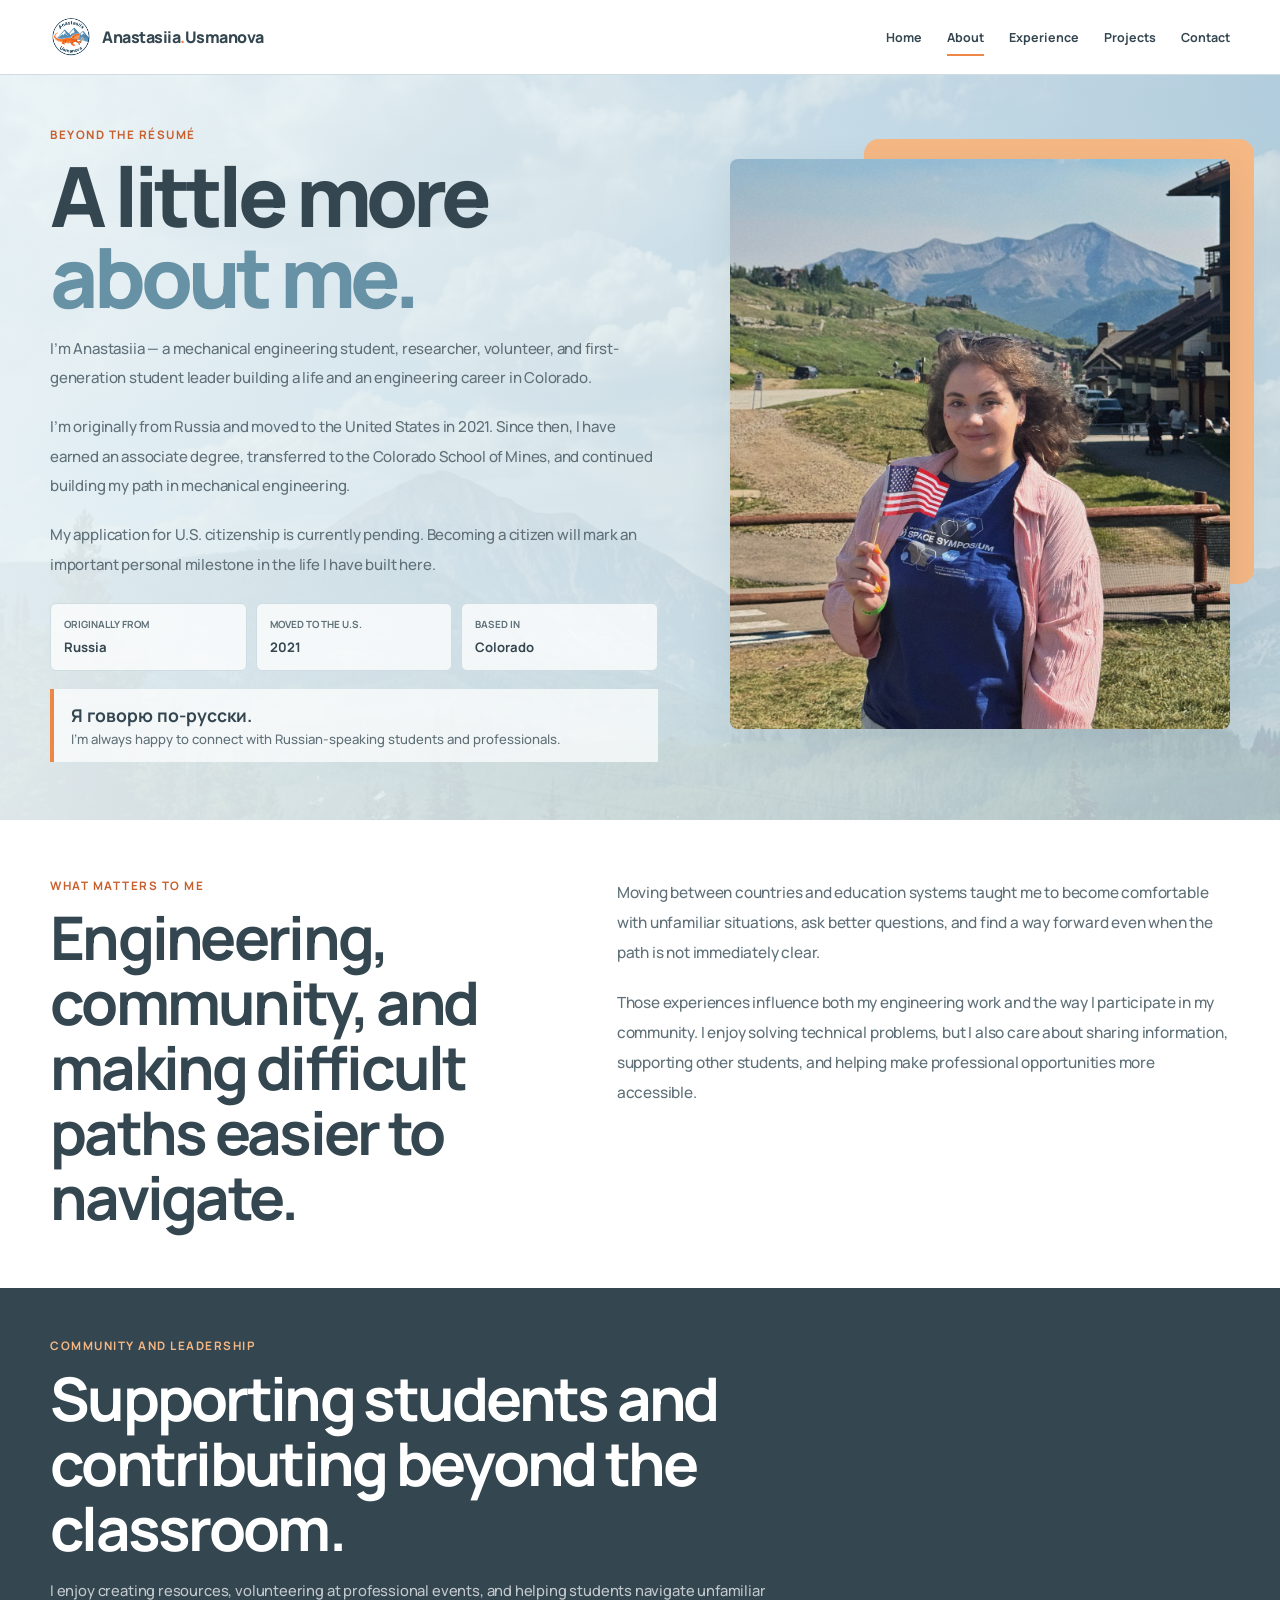
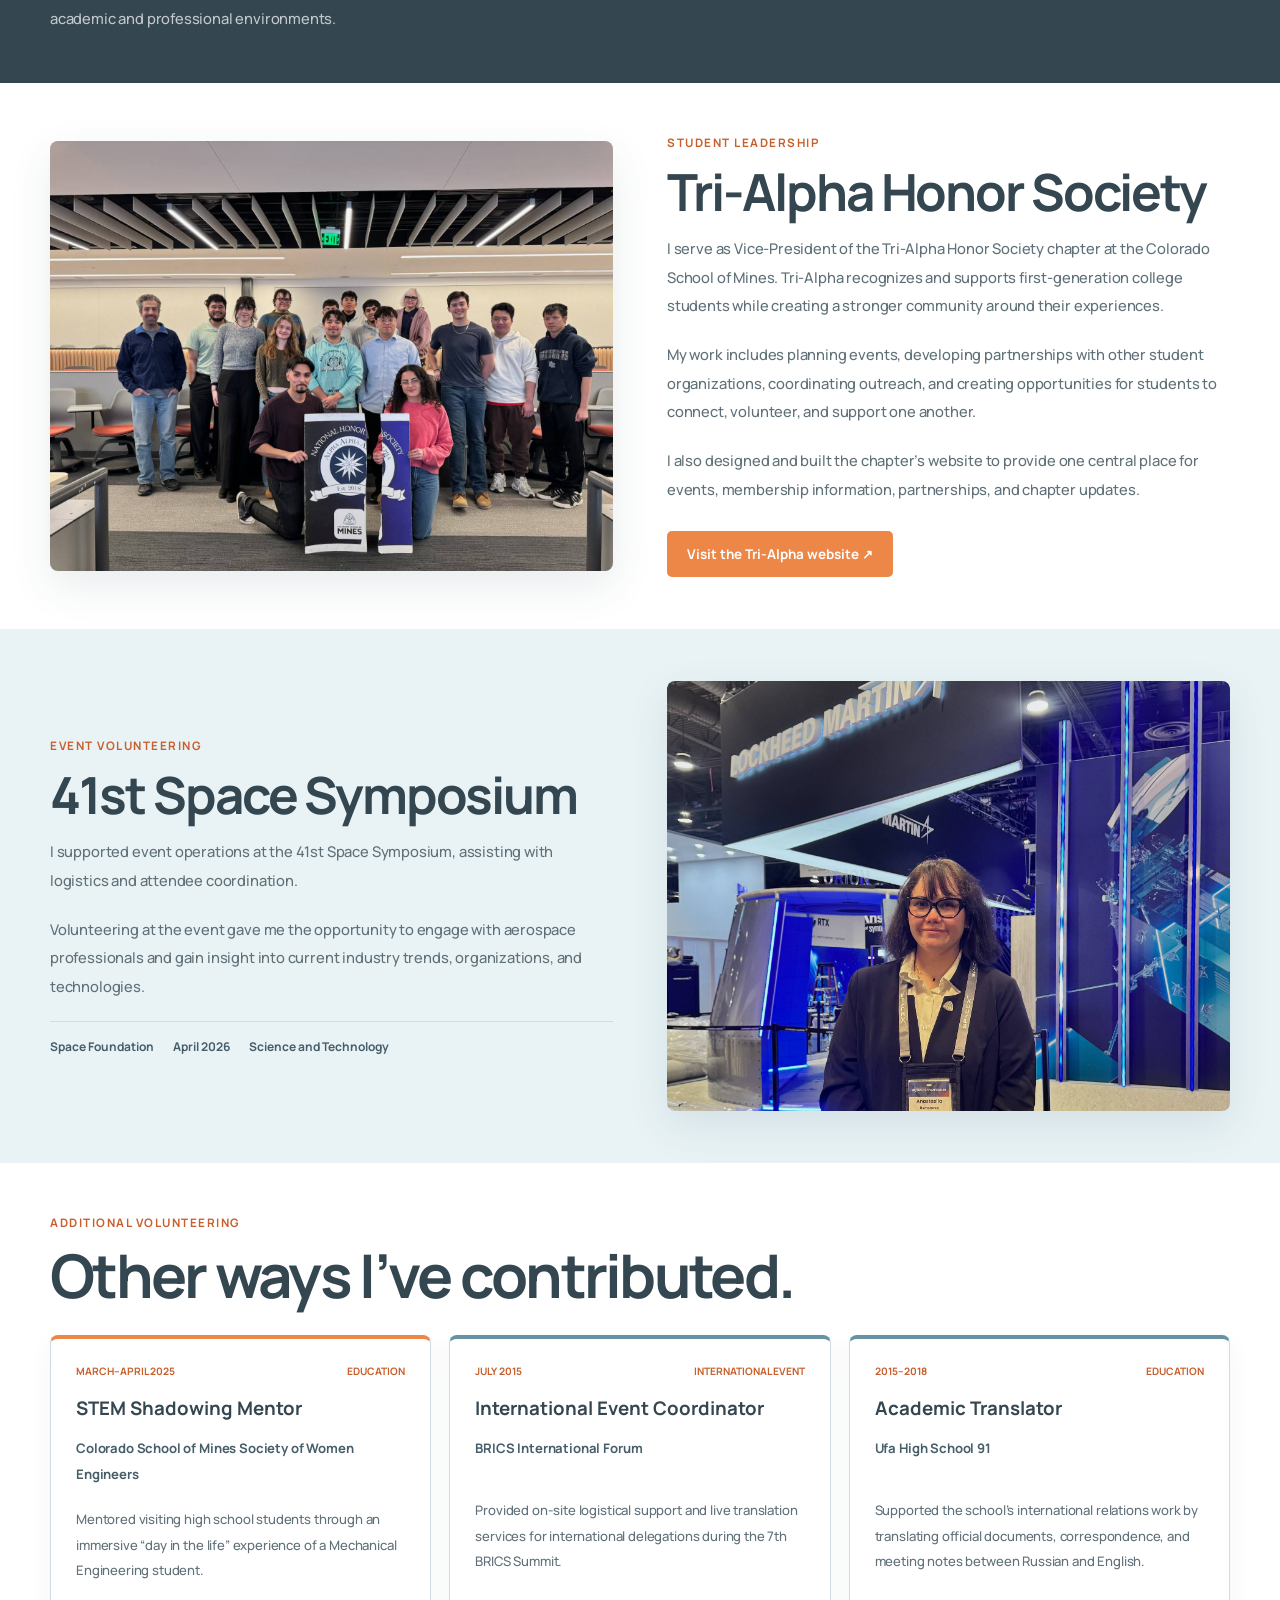
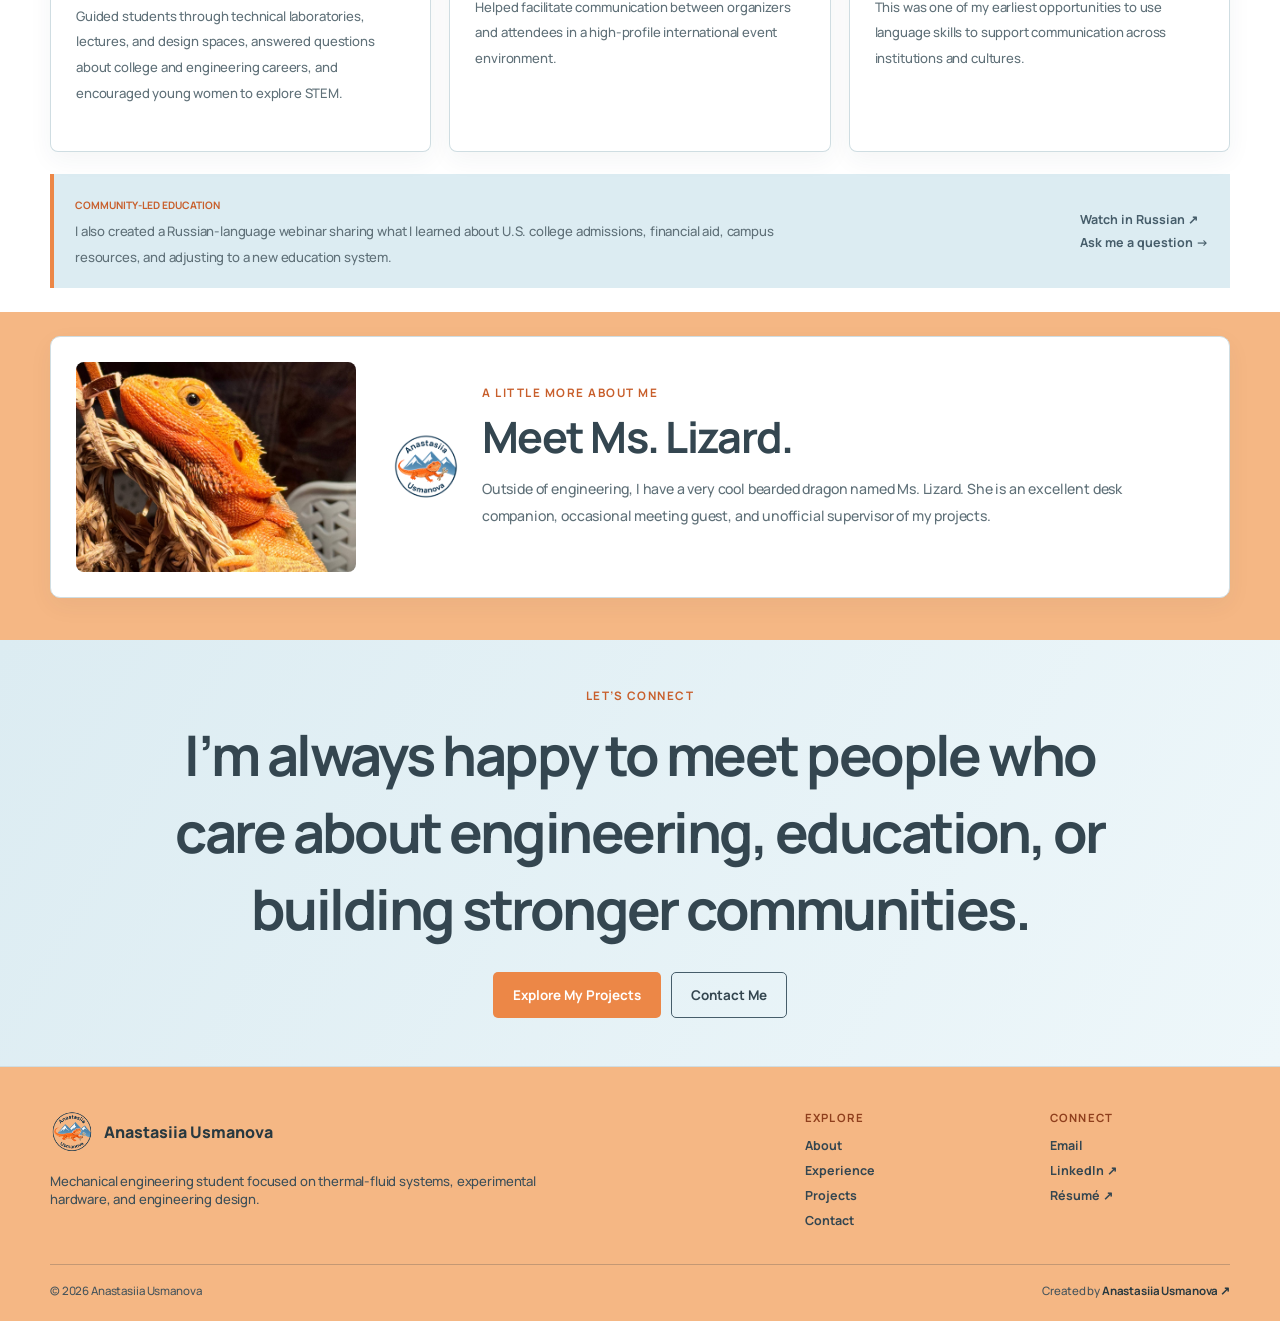
==== commit 600a9324: "Update index.html" ====
--- a/about/index.html
+++ b/about/index.html
@@ -377,7 +377,7 @@
                 <div class="about-photo space-photo">
 
                     <img
-                        src="../image/spacesym.jpg"
+                        src="../image/Spacesym.jpg"
                         alt="Anastasiia Usmanova volunteering at the 41st Space Symposium"
                     >
 
@@ -771,4 +771,4 @@
 
 </body>
 
-</html>+</html>
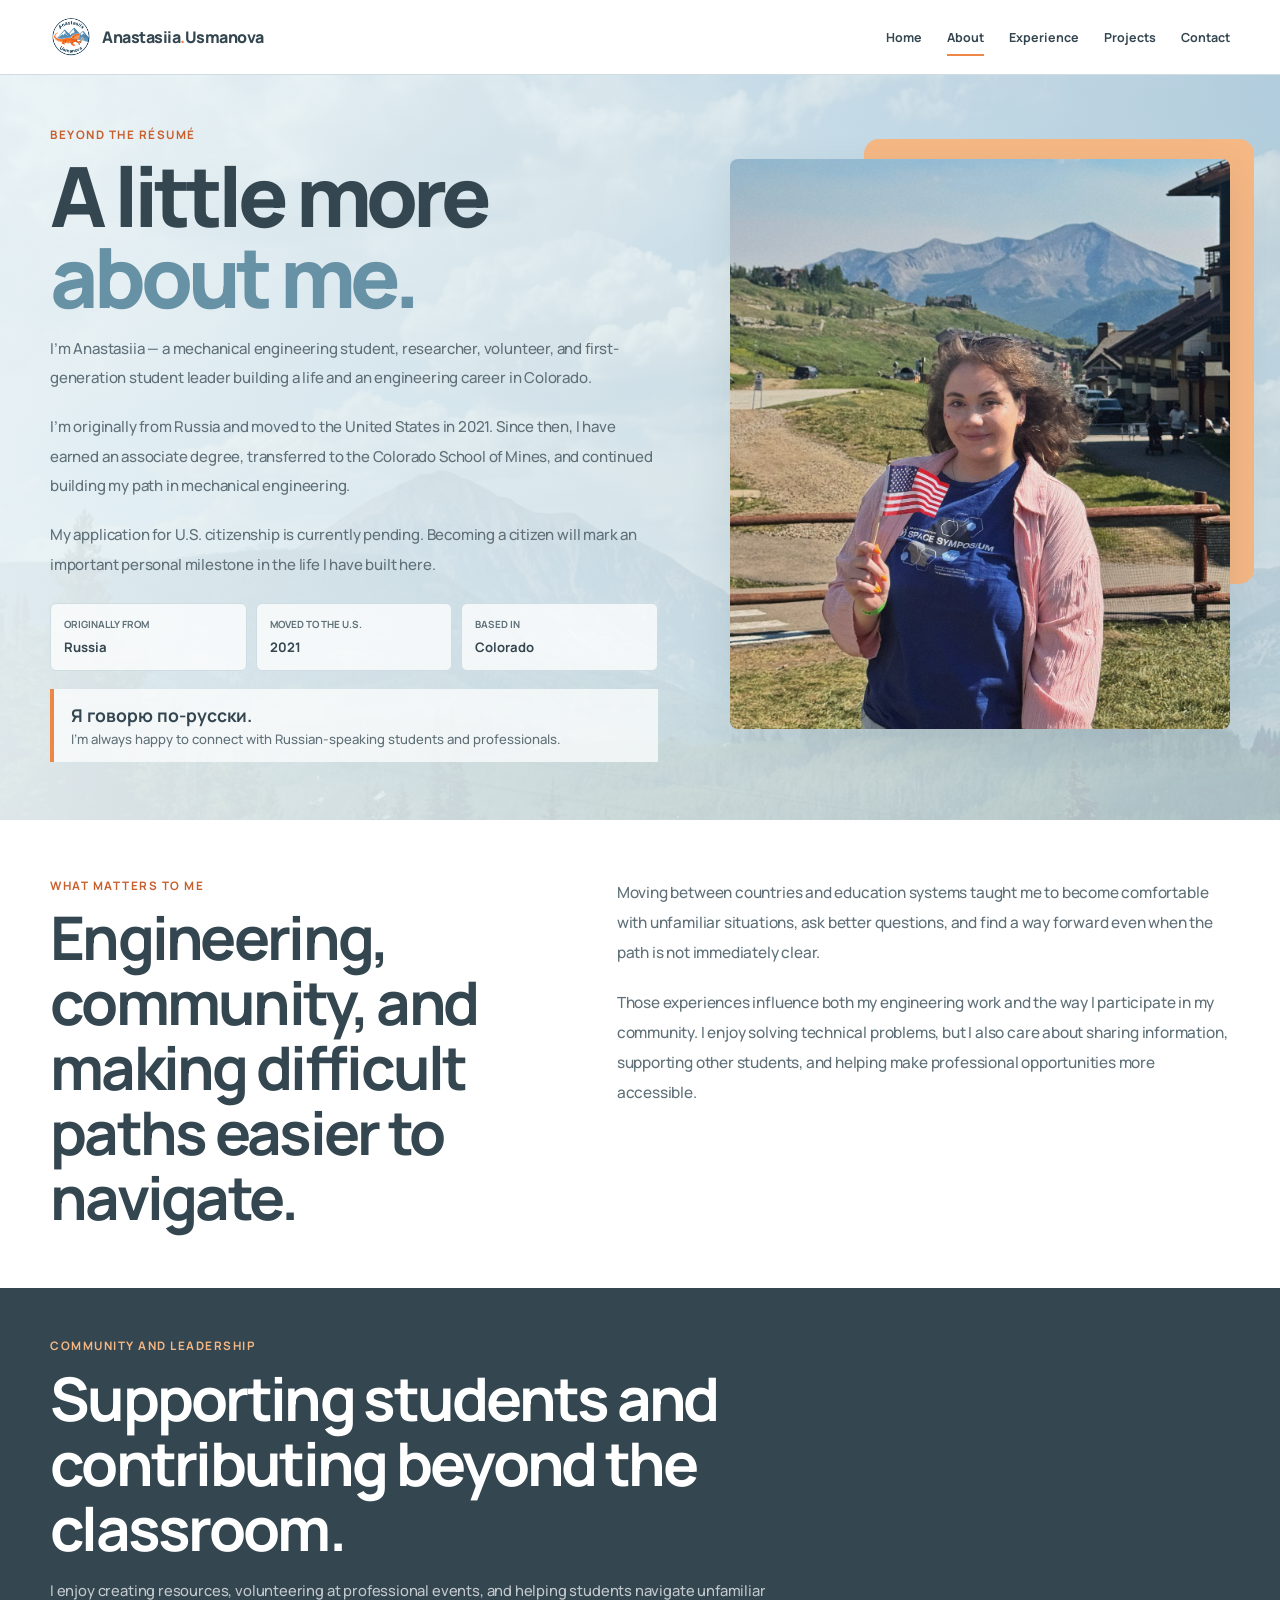
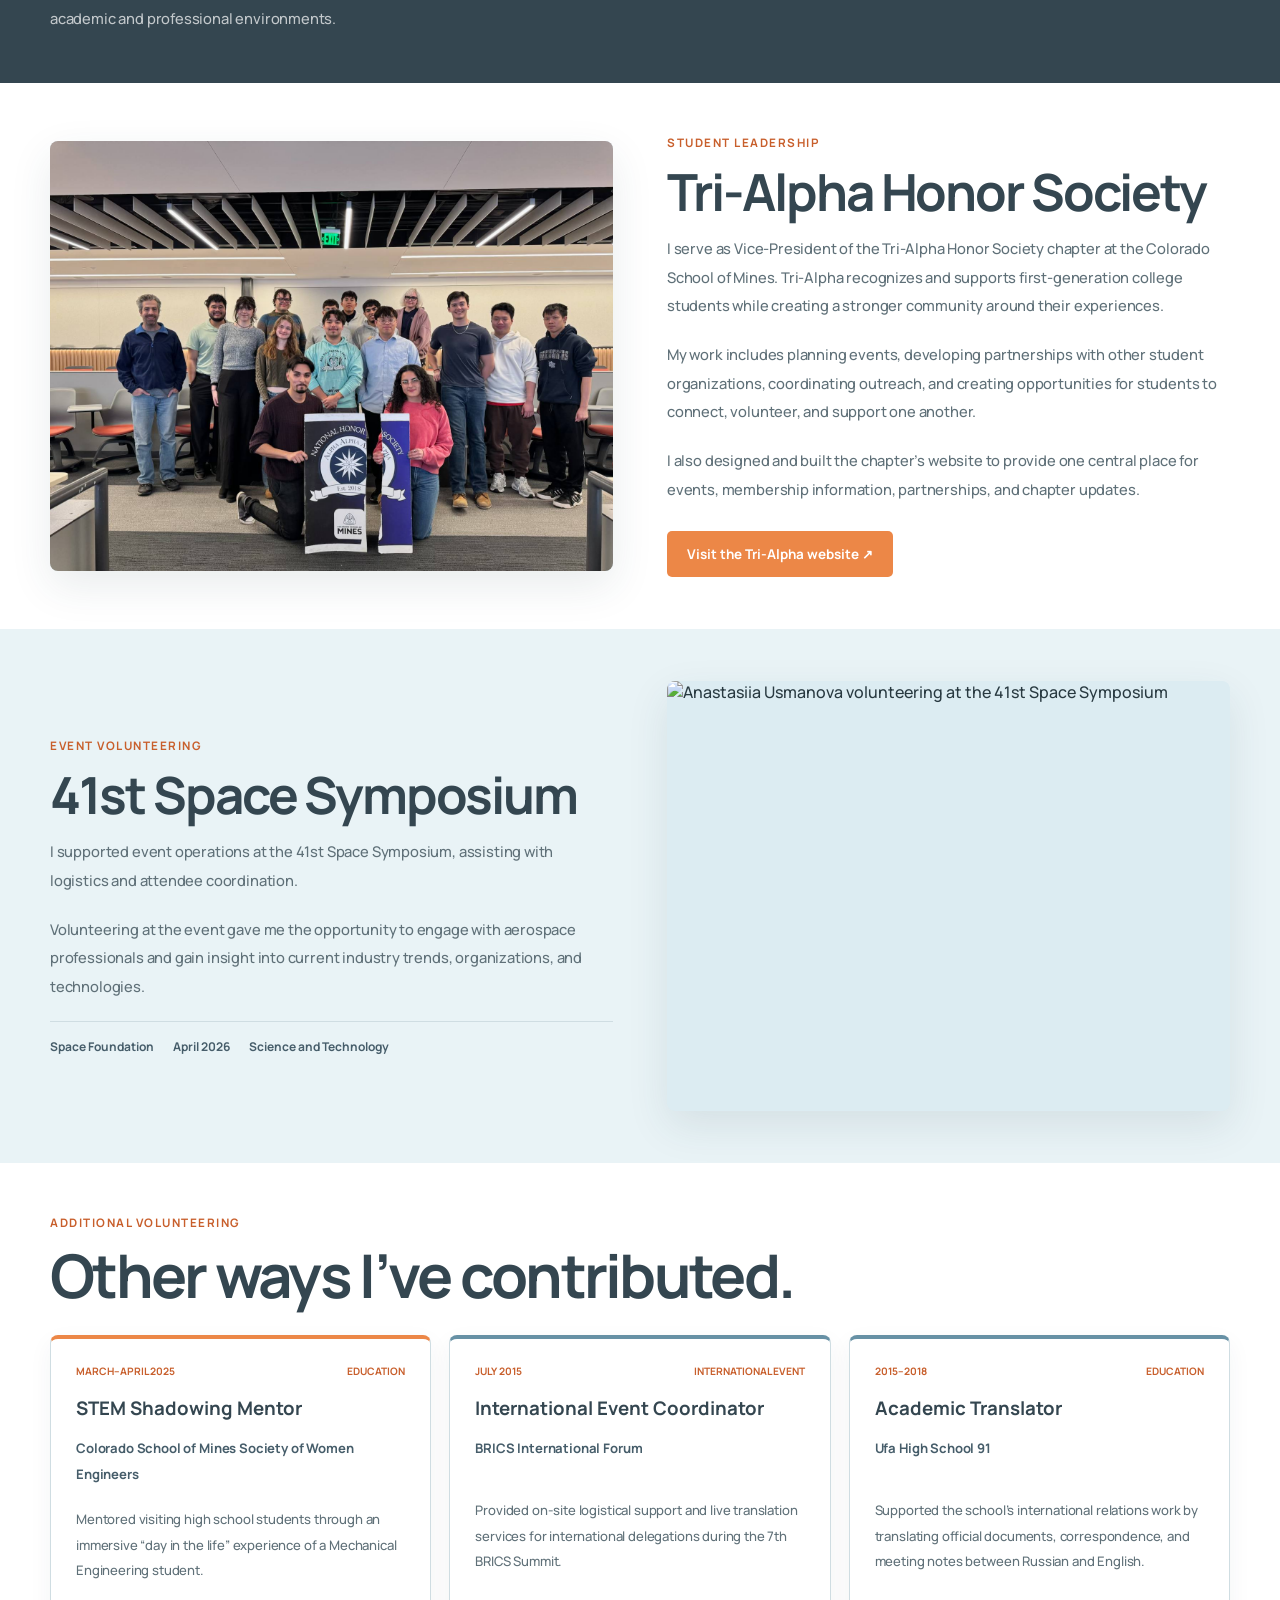
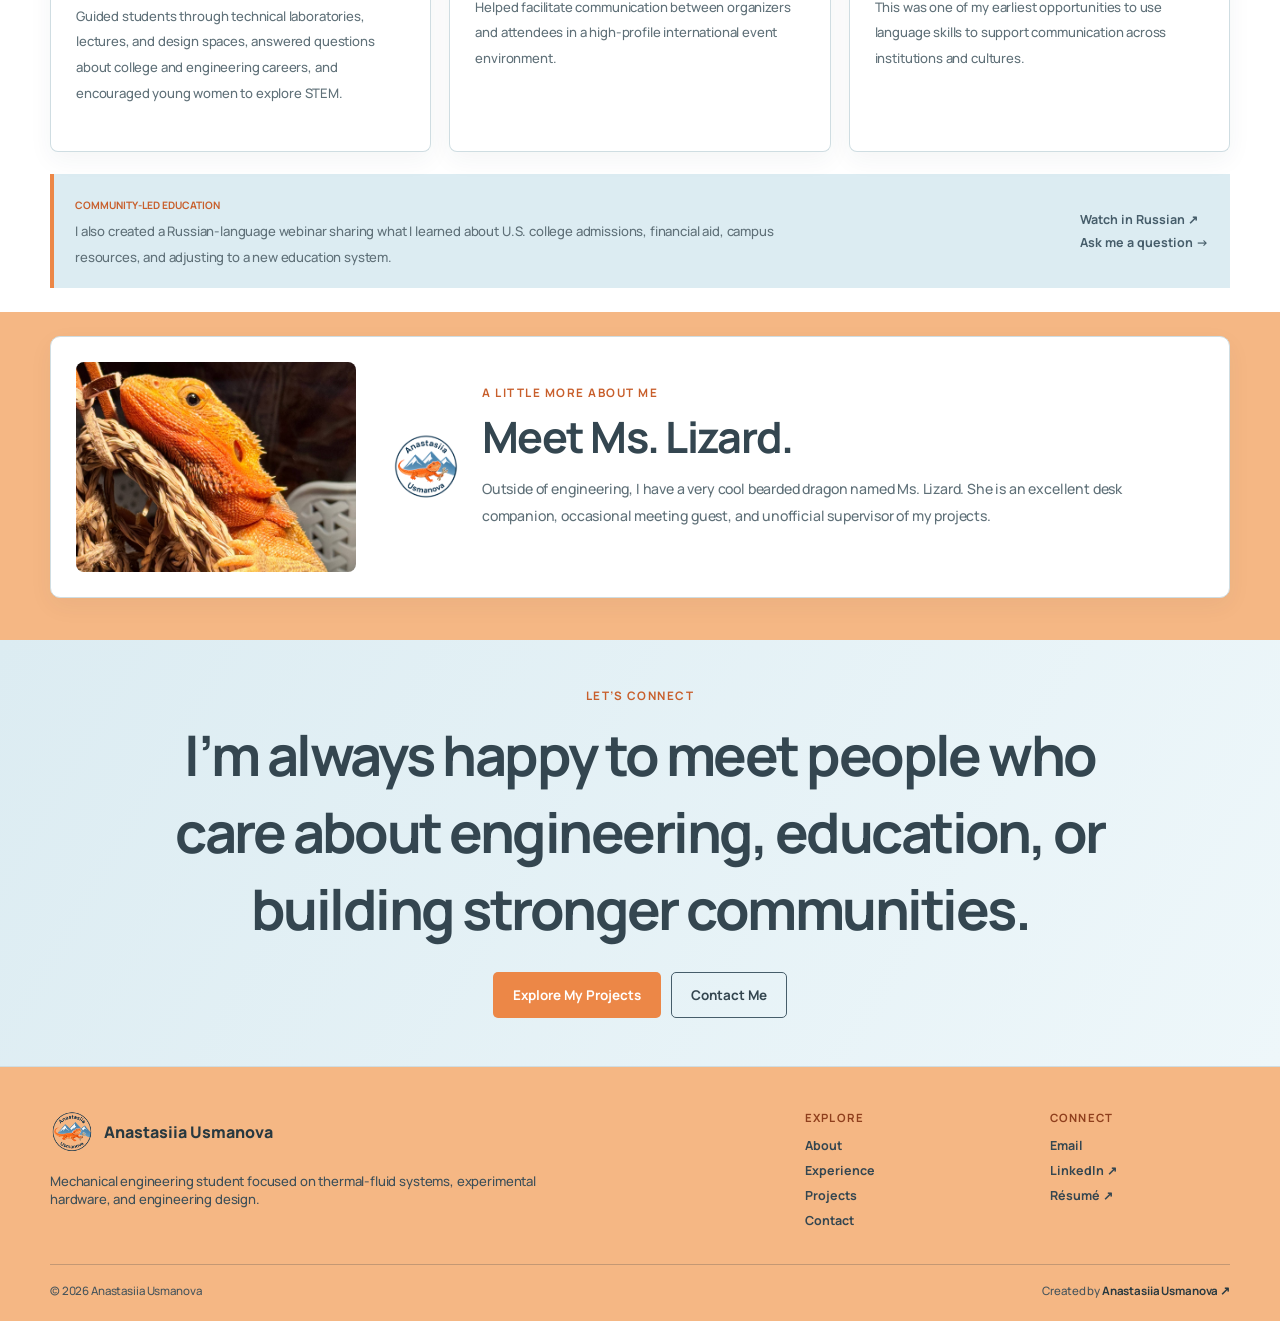
==== commit 98bcbeab: "Update index.html" ====
--- a/about/index.html
+++ b/about/index.html
@@ -6,7 +6,7 @@
     rel="icon"
     type="image/png"
     href="../image/logo.png"
->
+    >
 
     <meta charset="UTF-8">
 
@@ -23,6 +23,11 @@
     <title>About Me | Anastasiia Usmanova</title>
 
     <link rel="stylesheet" href="../style.css">
+
+    <meta
+    name="robots"
+    content="index, follow, max-image-preview:large, max-snippet:-1"
+    >
 
 </head>
 
@@ -377,7 +382,7 @@
                 <div class="about-photo space-photo">
 
                     <img
-                        src="../image/Spacesym.jpg"
+                        src="../image/spacesym.jpg"
                         alt="Anastasiia Usmanova volunteering at the 41st Space Symposium"
                     >
 
--- a/style.css
+++ b/style.css
@@ -3698,4 +3698,168 @@
         flex-basis: 50px;
     }
 
-}+}
+
+/* ==================================================
+   HOME — HERO AND PRIMARY LINKS
+================================================== */
+
+.hero-area {
+    background:
+        linear-gradient(
+            90deg,
+            rgba(238, 247, 250, 0.92),
+            rgba(220, 236, 242, 0.7)
+        ),
+        url("image/mountain.JPG") center / cover no-repeat;
+}
+
+
+.hero {
+    min-height: 0;
+    padding-bottom: 28px;
+    background: transparent;
+}
+
+
+/* ==================================================
+   HOME — PRIMARY LINKS
+================================================== */
+
+.primary-links-section {
+    padding: 0 0 40px;
+    border: 0;
+    background: transparent;
+}
+
+
+.primary-links-grid {
+    display: grid;
+    grid-template-columns: repeat(5, minmax(0, 1fr));
+    gap: 11px;
+}
+
+
+.primary-link-card {
+    display: flex;
+    flex-direction: column;
+    min-width: 0;
+    min-height: 138px;
+    padding: 18px;
+    color: var(--heading);
+    border: 1px solid var(--border);
+    border-radius: 7px;
+    background: rgba(238, 247, 250, 0.9);
+    text-decoration: none;
+    transition:
+        transform 0.22s ease,
+        box-shadow 0.22s ease,
+        border-color 0.22s ease,
+        background 0.22s ease;
+}
+
+
+.primary-link-card:hover {
+    border-color: var(--blue);
+    background: var(--white);
+    box-shadow: 0 13px 28px rgba(40, 65, 76, 0.11);
+    transform: translateY(-4px);
+}
+
+
+.primary-link-card > span {
+    color: var(--accent-dark);
+    font-size: 0.65rem;
+    font-weight: 700;
+    letter-spacing: 0.1em;
+    text-transform: uppercase;
+}
+
+
+.primary-link-card strong {
+    margin-top: 9px;
+    font-size: 1.25rem;
+}
+
+
+.primary-link-card small {
+    margin-top: auto;
+    color: var(--blue-dark);
+    font-size: 0.7rem;
+    font-weight: 700;
+}
+
+
+.highlighted-primary-link {
+    color: var(--white);
+    border-color: var(--blue-dark);
+    background: var(--blue-dark);
+}
+
+
+.highlighted-primary-link > span {
+    color: var(--accent-light);
+}
+
+
+.highlighted-primary-link small {
+    color: rgba(255, 255, 255, 0.76);
+}
+
+
+.highlighted-primary-link:hover {
+    color: var(--heading);
+}
+
+
+.highlighted-primary-link:hover small {
+    color: var(--blue-dark);
+}
+
+
+@media (max-width: 1000px) {
+
+    .primary-links-grid {
+        grid-template-columns: repeat(3, minmax(0, 1fr));
+    }
+
+}
+
+
+@media (max-width: 750px) {
+
+    .hero {
+        padding-bottom: 25px;
+    }
+
+
+    .primary-links-section {
+        padding-bottom: 32px;
+    }
+
+}
+
+
+@media (max-width: 600px) {
+
+    .primary-links-grid {
+        grid-template-columns: 1fr;
+    }
+
+
+    .primary-link-card {
+        min-height: 112px;
+    }
+
+}
+
+.contact-note {
+    margin-top: 1.5rem;
+    padding: 1rem 1.1rem;
+    border-left: 3px solid var(--accent);
+    background: var(--soft-background);
+    color: var(--gray);
+    font-size: 0.9rem;
+    line-height: 1.6;
+    border-radius: 0 0.6rem 0.6rem 0;
+}
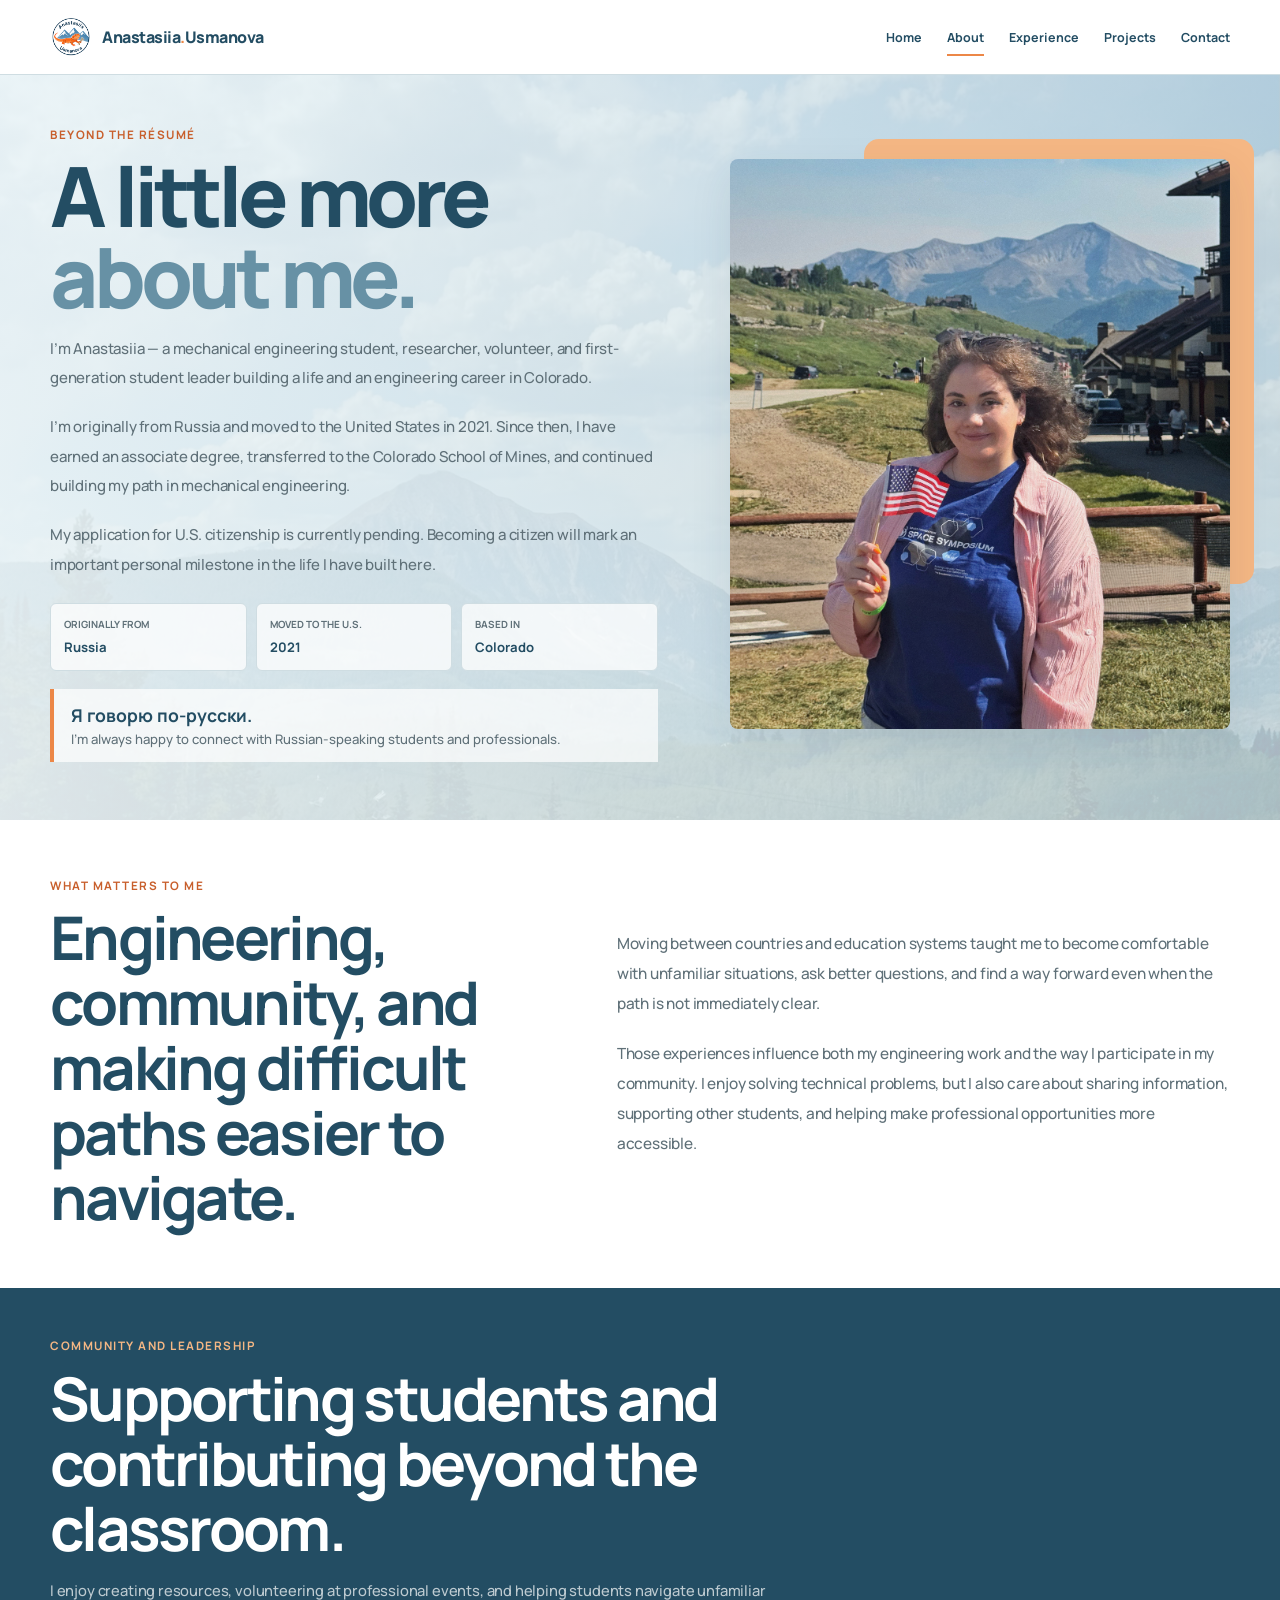
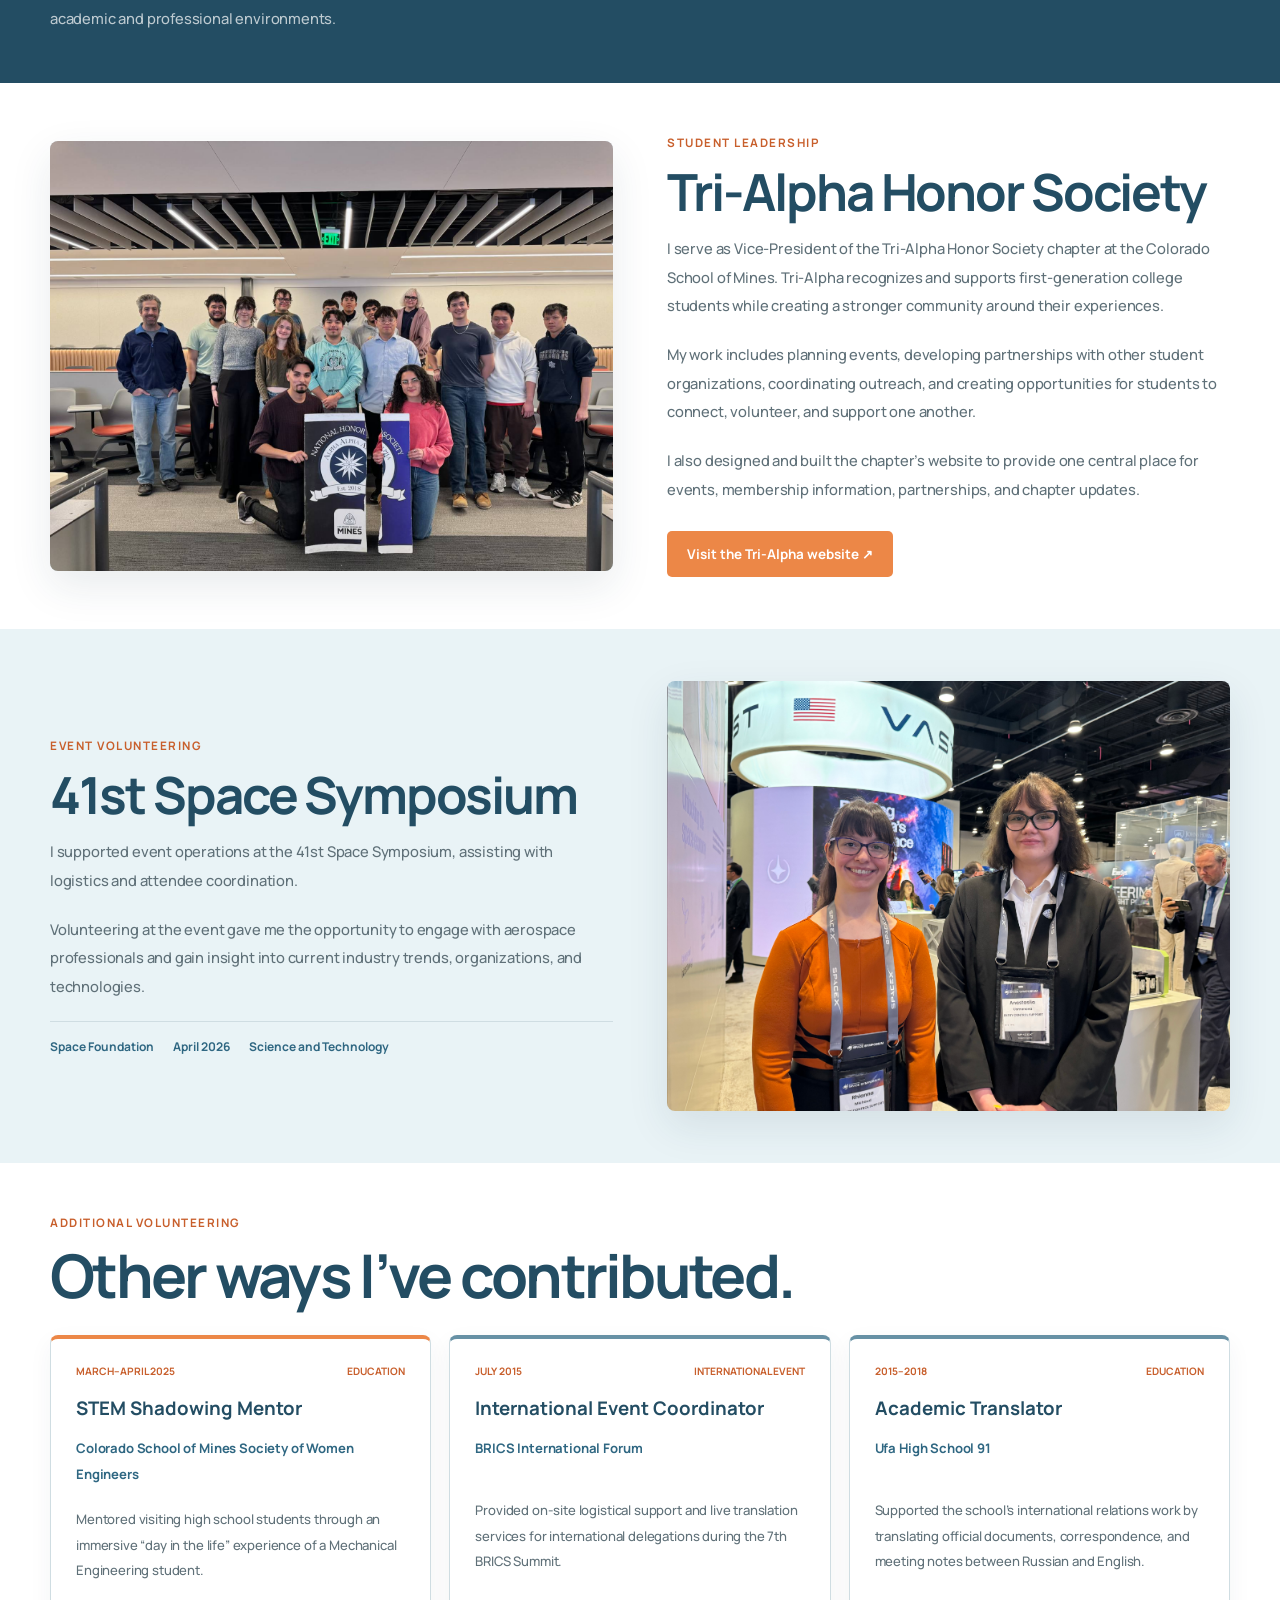
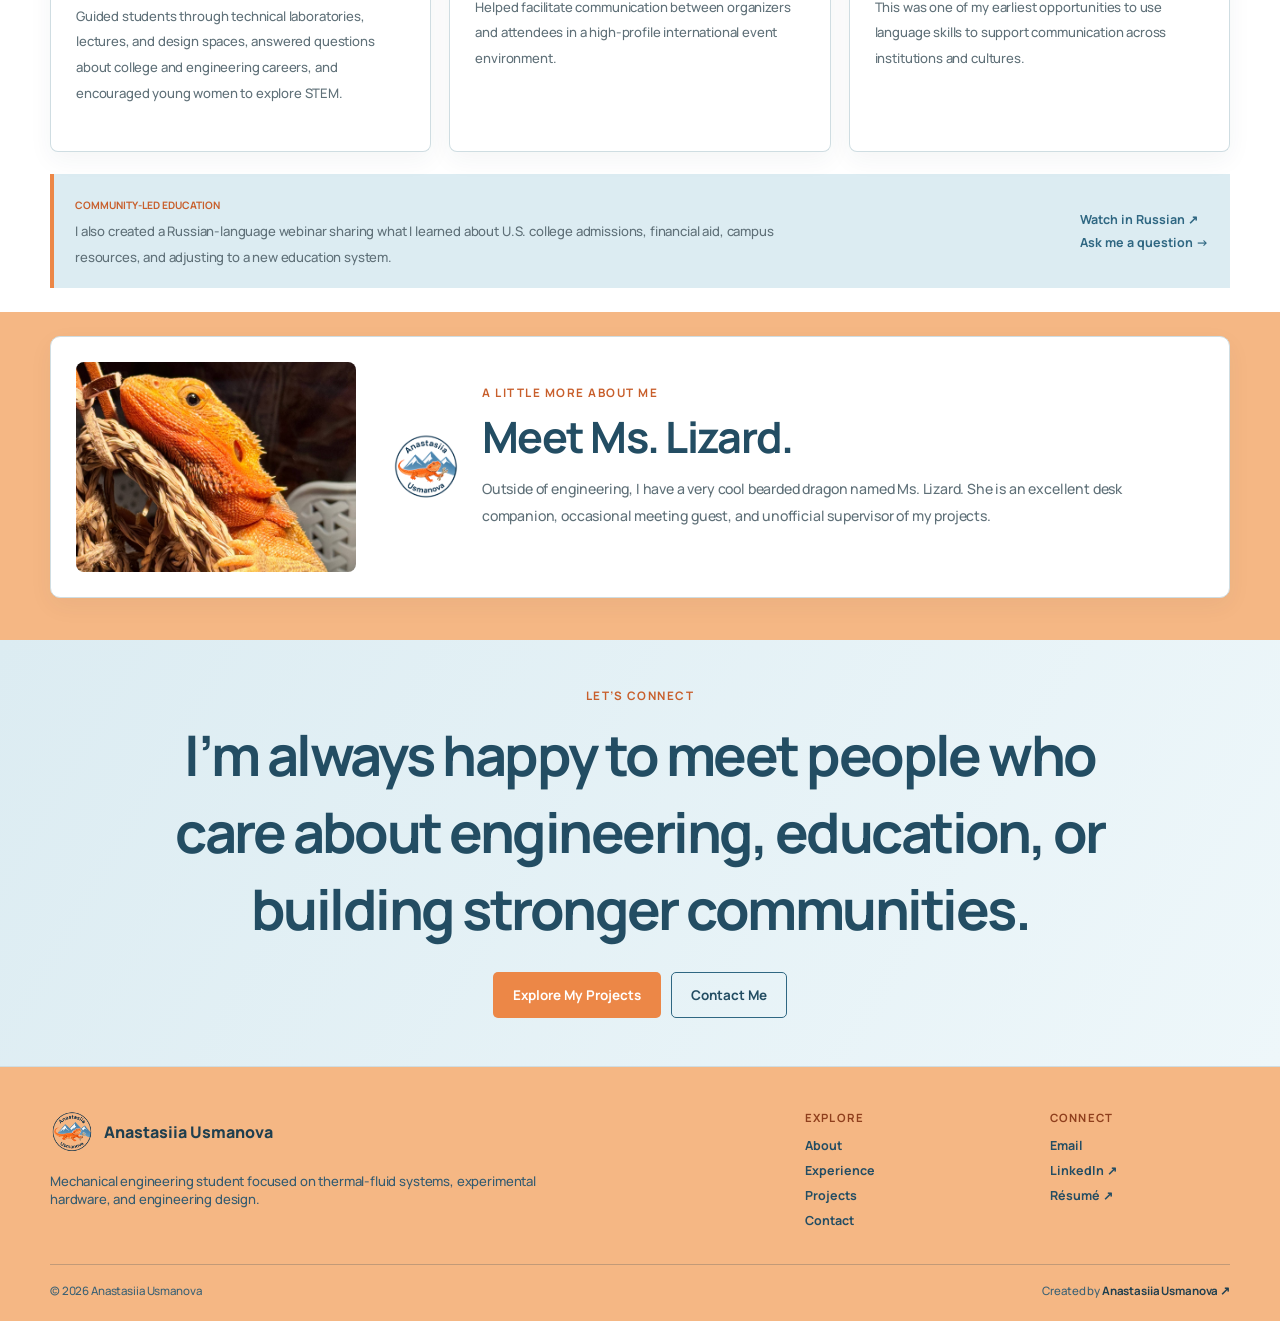
==== commit 854b539c: "Update index.html" ====
--- a/about/index.html
+++ b/about/index.html
@@ -382,7 +382,7 @@
                 <div class="about-photo space-photo">
 
                     <img
-                        src="../image/spacesym.jpg"
+                        src="../image/volunteer.JPG"
                         alt="Anastasiia Usmanova volunteering at the 41st Space Symposium"
                     >
 
--- a/style.css
+++ b/style.css
@@ -17,10 +17,10 @@
     --accent-light: #f5b784;
 
     --blue: #6791a5;
-    --blue-dark: #465d6a;
-
-    --heading: #344650;
-    --charcoal: #283940;
+    --blue-dark: #2f6782;
+
+    --heading: #234d63;
+    --charcoal: #1f3f4f;
     --gray: #5f7078;
 
     --light-gray: #f2f7f8;
@@ -31,7 +31,7 @@
     --body-font: "Inter", Arial, sans-serif;
 
     --page-width: 1180px;
-    --shadow: 0 15px 42px rgba(40, 65, 76, 0.1);
+    --shadow: 0 15px 42px rgba(31, 63, 79, 0.1);
 }
 
 
@@ -256,7 +256,7 @@
 
 
 .logo:hover .site-logo-image {
-    filter: drop-shadow(0 5px 7px rgba(40, 65, 76, 0.14));
+    filter: drop-shadow(0 5px 7px rgba(31, 63, 79, 0.14));
     transform: rotate(-3deg) scale(1.08);
 }
 
@@ -524,7 +524,7 @@
     border: 1px solid var(--border);
     border-radius: 8px;
     background: var(--white);
-    box-shadow: 0 9px 28px rgba(40, 65, 76, 0.055);
+    box-shadow: 0 9px 28px rgba(31, 63, 79, 0.055);
 }
 
 
@@ -690,7 +690,7 @@
     border: 1px solid var(--border);
     border-radius: 8px;
     background: var(--white);
-    box-shadow: 0 9px 28px rgba(40, 65, 76, 0.055);
+    box-shadow: 0 9px 28px rgba(31, 63, 79, 0.055);
 }
 
 
@@ -1263,7 +1263,7 @@
     border-top: 4px solid var(--blue);
     border-radius: 8px;
     background: var(--white);
-    box-shadow: 0 8px 25px rgba(40, 65, 76, 0.05);
+    box-shadow: 0 8px 25px rgba(31, 63, 79, 0.05);
 }
 
 
@@ -1457,7 +1457,7 @@
 .projects-section-navigation a {
     padding: 8px 12px;
     color: var(--blue-dark);
-    border: 1px solid rgba(70, 93, 106, 0.25);
+    border: 1px solid rgba(47, 103, 130, 0.25);
     border-radius: 4px;
     background: rgba(255, 255, 255, 0.67);
     font-size: 0.74rem;
@@ -1694,7 +1694,7 @@
     border: 1px solid var(--border);
     border-radius: 8px;
     background: var(--white);
-    box-shadow: 0 8px 25px rgba(40, 65, 76, 0.05);
+    box-shadow: 0 8px 25px rgba(31, 63, 79, 0.05);
 }
 
 
@@ -1834,7 +1834,7 @@
 
 
 .earlier-card-number {
-    color: rgba(70, 93, 106, 0.25);
+    color: rgba(47, 103, 130, 0.25);
     font-family: var(--heading-font);
     font-size: 1.4rem;
     font-weight: 800;
@@ -1980,7 +1980,7 @@
     border: 1px solid var(--border);
     border-radius: 8px;
     background: var(--white);
-    box-shadow: 0 8px 24px rgba(40, 65, 76, 0.045);
+    box-shadow: 0 8px 24px rgba(31, 63, 79, 0.045);
 }
 
 
@@ -2496,7 +2496,7 @@
     border: 1px solid var(--border);
     border-radius: 8px;
     background: rgba(255, 255, 255, 0.82);
-    box-shadow: 0 8px 25px rgba(40, 65, 76, 0.05);
+    box-shadow: 0 8px 25px rgba(31, 63, 79, 0.05);
     text-decoration: none;
     transition:
         transform 0.22s ease,
@@ -2507,7 +2507,7 @@
 
 .contact-option:hover {
     border-color: var(--blue);
-    box-shadow: 0 14px 32px rgba(40, 65, 76, 0.12);
+    box-shadow: 0 14px 32px rgba(31, 63, 79, 0.12);
     transform: translateY(-3px);
 }
 
@@ -2691,7 +2691,7 @@
 .adjacent-work-card:hover {
     z-index: 2;
     border-color: rgba(103, 145, 165, 0.55);
-    box-shadow: 0 16px 38px rgba(40, 65, 76, 0.13);
+    box-shadow: 0 16px 38px rgba(31, 63, 79, 0.13);
     transform: translateY(-4px) scale(1.015);
 }
 
@@ -2699,7 +2699,7 @@
 .research-feature:hover,
 .senior-design-strip:hover,
 .webinar-strip:hover {
-    box-shadow: 0 14px 34px rgba(40, 65, 76, 0.11);
+    box-shadow: 0 14px 34px rgba(31, 63, 79, 0.11);
     transform: translateY(-3px) scale(1.008);
 }
 
@@ -2714,13 +2714,13 @@
 
 .about-fact:hover {
     border-color: var(--blue);
-    box-shadow: 0 9px 22px rgba(40, 65, 76, 0.1);
+    box-shadow: 0 9px 22px rgba(31, 63, 79, 0.1);
     transform: translateY(-3px) scale(1.02);
 }
 
 
 .about-photo:hover {
-    box-shadow: 0 18px 42px rgba(40, 65, 76, 0.15);
+    box-shadow: 0 18px 42px rgba(31, 63, 79, 0.15);
     transform: scale(1.012);
 }
 
@@ -2738,7 +2738,7 @@
 
 
 .button:hover {
-    box-shadow: 0 8px 20px rgba(40, 65, 76, 0.14);
+    box-shadow: 0 8px 20px rgba(31, 63, 79, 0.14);
     transform: translateY(-2px) scale(1.025);
 }
 
@@ -2822,7 +2822,7 @@
             var(--page-background),
             var(--white)
         );
-    box-shadow: 0 8px 25px rgba(40, 65, 76, 0.05);
+    box-shadow: 0 8px 25px rgba(31, 63, 79, 0.05);
     transition:
         transform 0.22s ease,
         box-shadow 0.22s ease,
@@ -2832,7 +2832,7 @@
 
 .lizard-card:hover {
     border-color: rgba(103, 145, 165, 0.55);
-    box-shadow: 0 16px 38px rgba(40, 65, 76, 0.13);
+    box-shadow: 0 16px 38px rgba(31, 63, 79, 0.13);
     transform: translateY(-4px) scale(1.01);
 }
 
@@ -3137,7 +3137,7 @@
 .projects-section-navigation a {
     padding: 8px 12px;
     color: var(--blue-dark);
-    border: 1px solid rgba(70, 93, 106, 0.25);
+    border: 1px solid rgba(47, 103, 130, 0.25);
     border-radius: 4px;
     background: rgba(255, 255, 255, 0.72);
     font-size: 0.74rem;
@@ -3331,7 +3331,7 @@
 
 
 .footer-bottom {
-    border-top-color: rgba(70, 93, 106, 0.22);
+    border-top-color: rgba(47, 103, 130, 0.22);
 }
 
 
@@ -3410,7 +3410,7 @@
 .footer-content > div:first-child p,
 .footer-column a,
 .footer-bottom p {
-    color: #465d6a;
+    color: #2f6782;
 }
 
 
@@ -3483,7 +3483,7 @@
     border-left: 4px solid var(--accent);
     border-radius: 6px;
     background: rgba(255, 255, 255, 0.72);
-    box-shadow: 0 7px 20px rgba(40, 65, 76, 0.05);
+    box-shadow: 0 7px 20px rgba(31, 63, 79, 0.05);
 }
 
 
@@ -3528,18 +3528,18 @@
 ================================================== */
 
 footer {
-    color: #283940;
+    color: #1f3f4f;
     background: #f5b784;
 }
 
 
 .footer-logo {
-    color: #283940;
+    color: #1f3f4f;
 }
 
 
 .footer-content > div:first-child p {
-    color: #3d4f58;
+    color: #345b70;
 }
 
 
@@ -3549,7 +3549,7 @@
 
 
 .footer-column a {
-    color: #344650;
+    color: #234d63;
 }
 
 
@@ -3559,17 +3559,17 @@
 
 
 .footer-bottom {
-    border-top-color: rgba(40, 57, 64, 0.24);
+    border-top-color: rgba(31, 63, 79, 0.24);
 }
 
 
 .footer-bottom p {
-    color: #46545b;
+    color: #3b6174;
 }
 
 
 .footer-bottom a {
-    color: #283940;
+    color: #1f3f4f;
 }
 
 
@@ -3601,7 +3601,7 @@
     height: 95px;
     border-radius: 50%;
     object-fit: cover;
-    box-shadow: 0 8px 20px rgba(40, 65, 76, 0.14);
+    box-shadow: 0 8px 20px rgba(31, 63, 79, 0.14);
 }
 
 
@@ -3762,7 +3762,7 @@
 .primary-link-card:hover {
     border-color: var(--blue);
     background: var(--white);
-    box-shadow: 0 13px 28px rgba(40, 65, 76, 0.11);
+    box-shadow: 0 13px 28px rgba(31, 63, 79, 0.11);
     transform: translateY(-4px);
 }
 
@@ -3863,3 +3863,16 @@
     line-height: 1.6;
     border-radius: 0 0.6rem 0.6rem 0;
 }
+
+.about-values-text {
+    align-self: center;
+}
+
+
+@media (max-width: 750px) {
+
+    .about-values-text {
+        align-self: auto;
+    }
+
+}
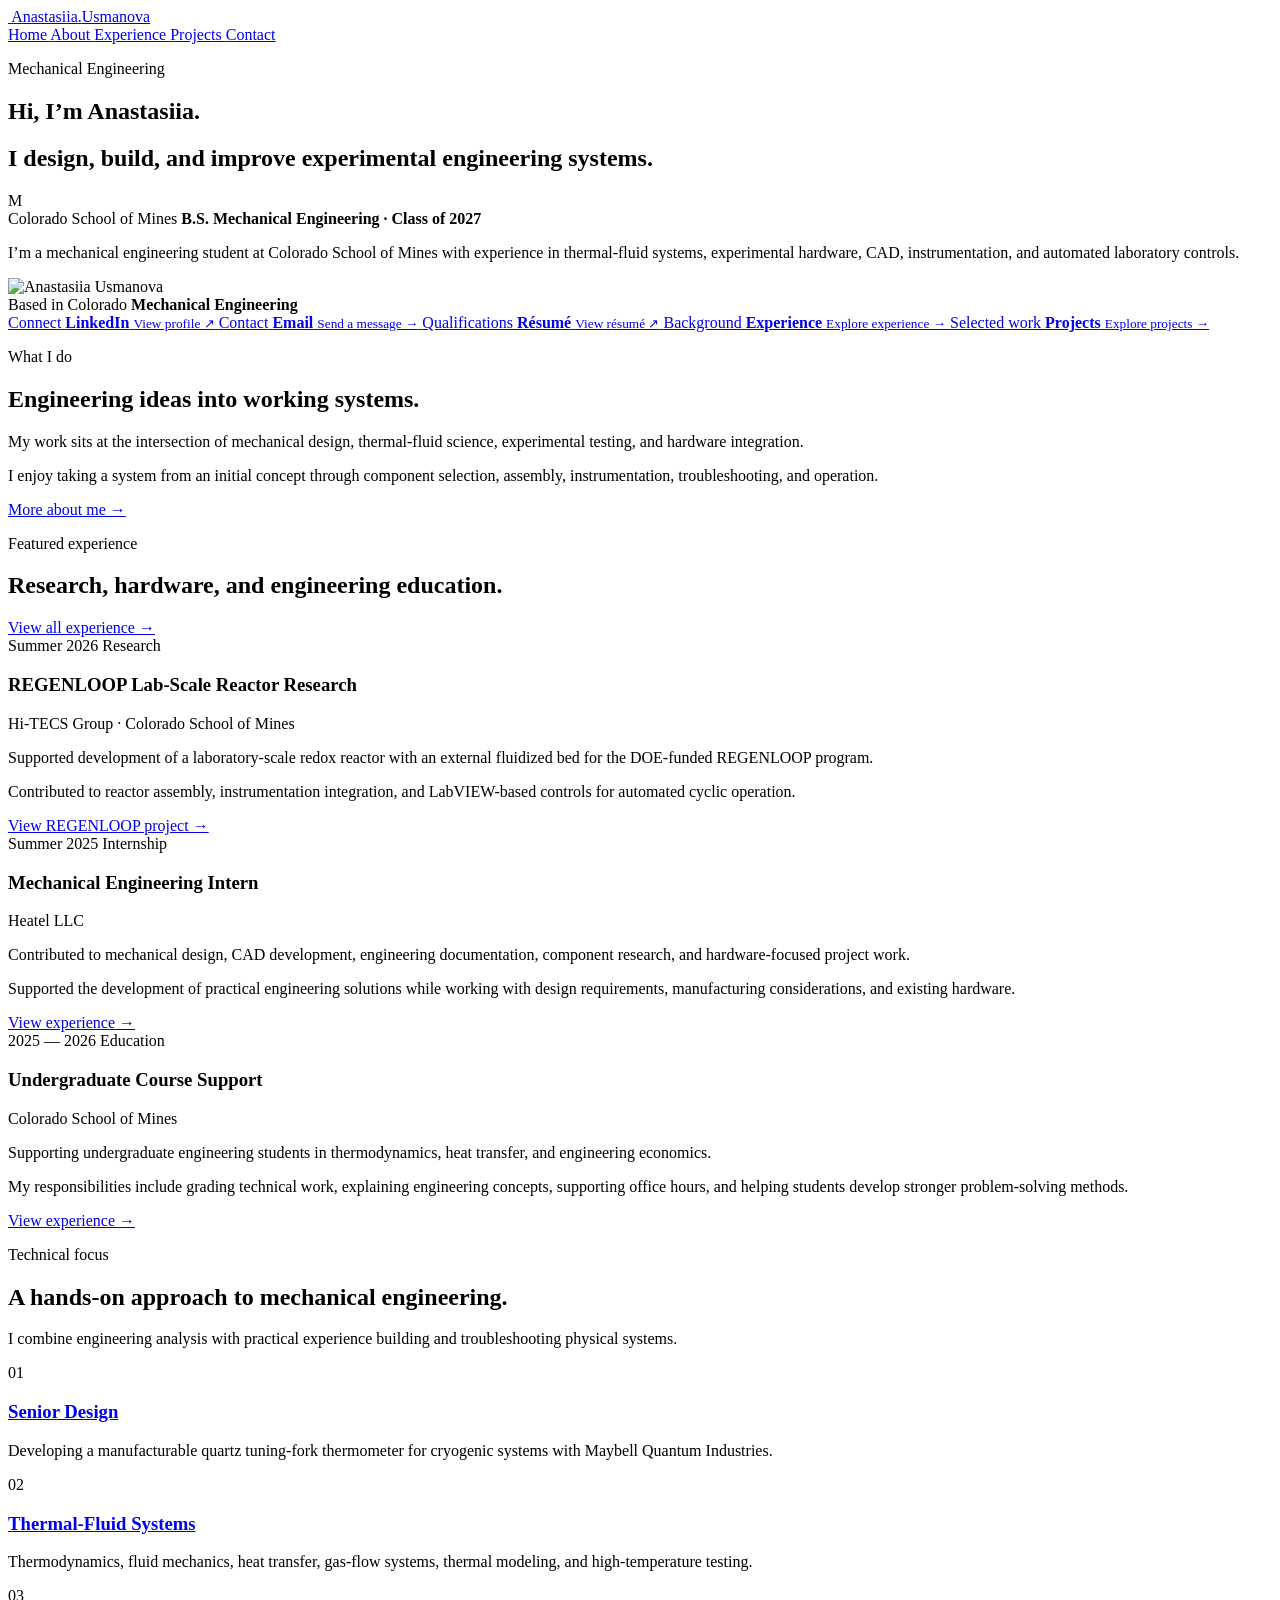
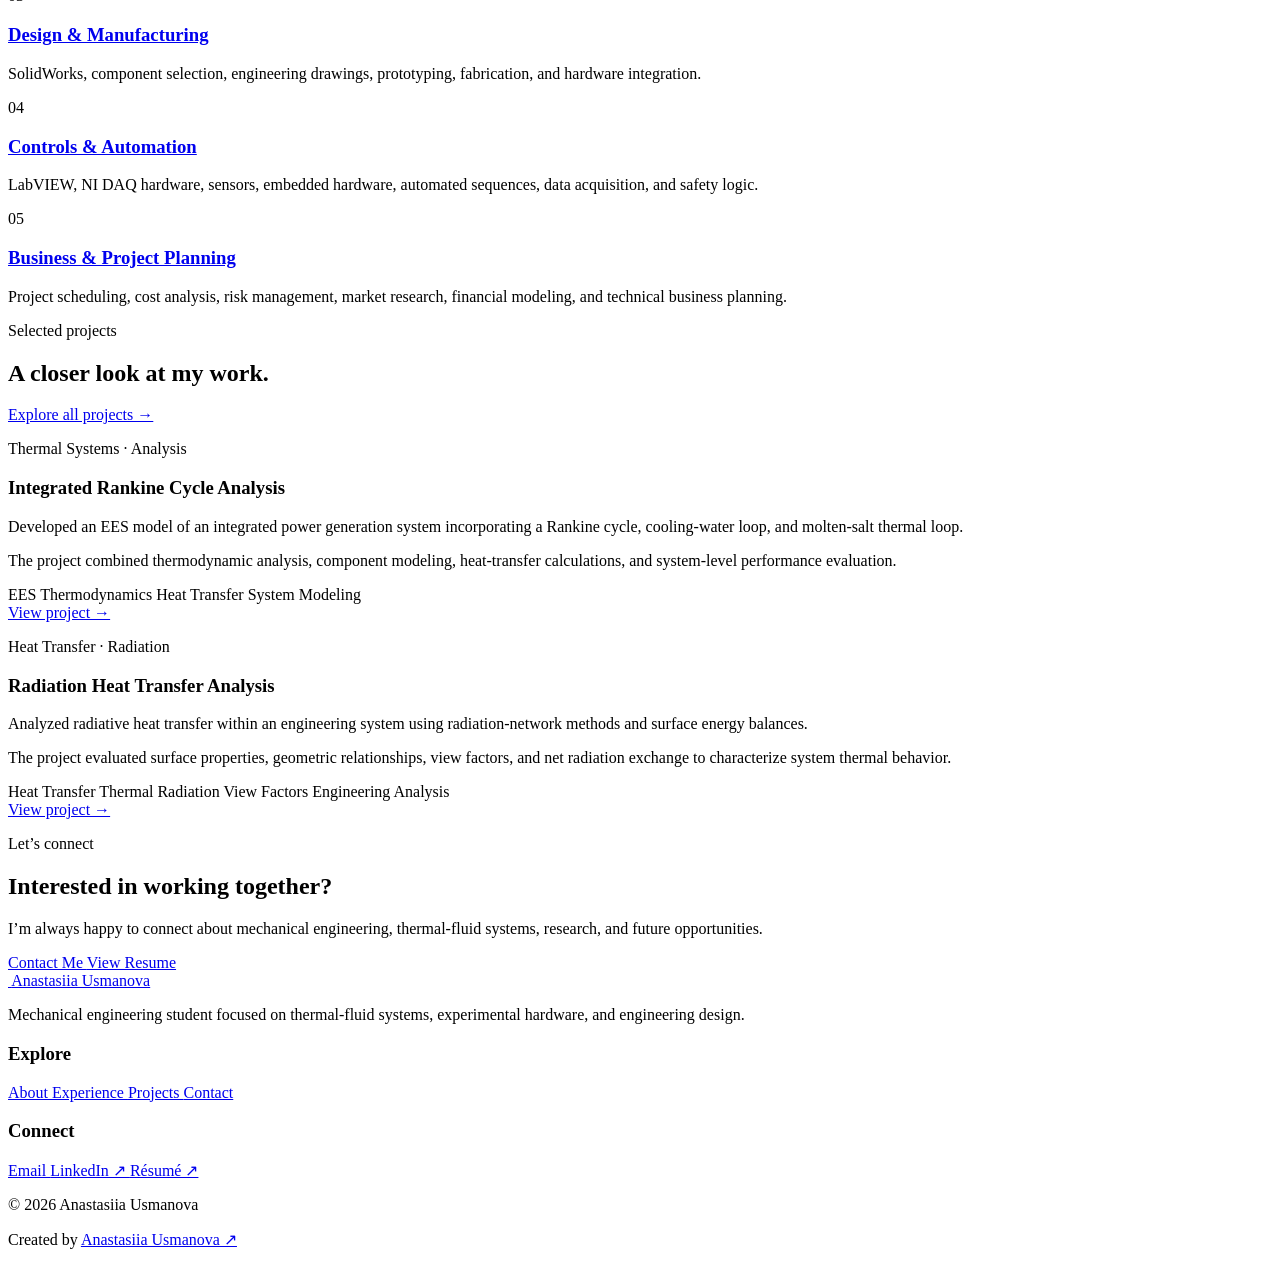
==== commit f8ac5b03: "Update index.html" ====
--- a/about/index.html
+++ b/about/index.html
@@ -2,11 +2,6 @@
 <html lang="en">
 
 <head>
-    <link
-    rel="icon"
-    type="image/png"
-    href="../image/logo.png"
-    >
 
     <meta charset="UTF-8">
 
@@ -17,21 +12,64 @@
 
     <meta
         name="description"
-        content="Learn more about Anastasiia Usmanova, a mechanical engineering student, researcher, volunteer, and first-generation student leader at Colorado School of Mines."
+        content="Official personal website and engineering portfolio of Anastasiia Usmanova, a mechanical engineering student and undergraduate researcher at Colorado School of Mines."
     >
 
-    <title>About Me | Anastasiia Usmanova</title>
-
-    <link rel="stylesheet" href="../style.css">
-
     <meta
-    name="robots"
-    content="index, follow, max-image-preview:large, max-snippet:-1"
+        name="google-site-verification"
+        content="Ik_ZVHIcUueJR-EZcJcTOi_WifxnwxcD2C3yY7FjMq4"
     >
 
+    <link
+        rel="canonical"
+        href="https://ausmanova.com/"
+    >
+
+    <link
+        rel="icon"
+        type="image/png"
+        href="image/logo.png"
+    >
+
+    <link
+        rel="stylesheet"
+        href="style.css"
+    >
+
+    <title>
+        Anastasiia Usmanova | Mechanical Engineering Portfolio
+    </title>
+
+    <script type="application/ld+json">
+        {
+            "@context": "https://schema.org",
+            "@type": "Person",
+            "name": "Anastasiia Usmanova",
+            "url": "https://ausmanova.com/",
+            "jobTitle": "Mechanical Engineering Student and Undergraduate Research Assistant",
+            "affiliation": {
+                "@type": "CollegeOrUniversity",
+                "name": "Colorado School of Mines",
+                "url": "https://www.mines.edu/"
+            },
+            "sameAs": [
+                "https://www.linkedin.com/in/ausmanova/",
+                "https://minestrialpha.org/team/"
+            ],
+            "knowsAbout": [
+                "Mechanical Engineering",
+                "Thermal-Fluid Systems",
+                "Heat Transfer",
+                "Experimental Hardware",
+                "Mechanical Design",
+                "LabVIEW",
+                "Engineering Instrumentation"
+            ]
+        }
+    </script>
+
 </head>
 
-
 <body>
 
     <!-- Navigation -->
@@ -40,11 +78,11 @@
 
         <nav class="navbar">
 
-                <a class="logo" href="../">
+                <a class="logo" href="./">
 
                     <img
                         class="site-logo-image"
-                        src="../image/logo.png"
+                        src="image/logo.png"
                         alt=""
                     >
 
@@ -56,23 +94,23 @@
 
             <div class="nav-links">
 
-                <a href="../">
+                <a class="active-nav-link" href="./">
                     Home
                 </a>
 
-                <a class="active-nav-link" href="./">
+                <a href="about/">
                     About
                 </a>
 
-                <a href="../experience/">
+                <a href="experience/">
                     Experience
                 </a>
 
-                <a href="../projects/">
+                <a href="projects/">
                     Projects
                 </a>
 
-                <a href="../contact/">
+                <a href="contact/">
                     Contact
                 </a>
 
@@ -87,243 +125,192 @@
 
         <!-- Hero -->
 
-        <section class="about-hero">
-
-            <div class="section-container about-hero-grid">
-
-                <div class="about-hero-content">
+        <div class="hero-area">
+
+            <!-- Hero -->
+
+            <section class="hero">
+
+                <div class="hero-content">
 
                     <p class="section-label">
-                        Beyond the résumé
+                        Mechanical Engineering
                     </p>
 
                     <h1>
-                        A little more
-                        <span>about me.</span>
+                        Hi, I’m
+                        <span>Anastasiia.</span>
                     </h1>
 
-                    <p class="about-introduction">
-                        I’m Anastasiia — a mechanical engineering student,
-                        researcher, volunteer, and first-generation student
-                        leader building a life and an engineering career
-                        in Colorado.
+                    <h2>
+                        I design, build, and improve experimental
+                        engineering systems.
+                    </h2>
+
+
+                    <div class="hero-university">
+
+                        <span class="hero-university-mark">
+                            M
+                        </span>
+
+                        <div>
+
+                            <span>
+                                Colorado School of Mines
+                            </span>
+
+                            <strong>
+                                B.S. Mechanical Engineering · Class of 2027
+                            </strong>
+
+                        </div>
+
+                    </div>
+
+
+                    <p class="hero-description">
+                        I’m a mechanical engineering student at Colorado School
+                        of Mines with experience in thermal-fluid systems,
+                        experimental hardware, CAD, instrumentation, and
+                        automated laboratory controls.
                     </p>
 
-                    <p>
-                        I’m originally from Russia and moved to the United
-                        States in 2021. Since then, I have earned an associate
-                        degree, transferred to the Colorado School of Mines,
-                        and continued building my path in mechanical
-                        engineering.
-                    </p>
-
-                    <p>
-                        My application for U.S. citizenship is currently
-                        pending. Becoming a citizen will mark an important
-                        personal milestone in the life I have built here.
-                    </p>
-
-                    <div class="about-facts">
-
-                        <div class="about-fact">
-
-                            <span>
-                                Originally from
-                            </span>
-
-                            <strong>
-                                Russia
-                            </strong>
-
-                        </div>
-
-                        <div class="about-fact">
-
-                            <span>
-                                Moved to the U.S.
-                            </span>
-
-                            <strong>
-                                2021
-                            </strong>
-
-                        </div>
-
-                        <div class="about-fact">
-
-                            <span>
-                                Based in
-                            </span>
-
-                            <strong>
-                                Colorado
-                            </strong>
-
-                        </div>
+                </div>
+
+
+                <div class="hero-image-wrapper">
+
+                    <div class="hero-image-decoration"></div>
+
+                    <img
+                        class="hero-image"
+                        src="image/anastasiia.png"
+                        alt="Anastasiia Usmanova"
+                    >
+
+                    <div class="hero-image-note">
+
+                        <span>
+                            Based in Colorado
+                        </span>
+
+                        <strong>
+                            Mechanical Engineering
+                        </strong>
 
                     </div>
 
-                    <div class="russian-message">
-
-                        <strong>
-                            Я говорю по-русски.
-                        </strong>
-
-                        <span>
-                            I’m always happy to connect with
-                            Russian-speaking students and professionals.
-                        </span>
-
-                    </div>
-
-                </div>
-
-
-                <div class="about-hero-image-wrapper">
-
-                    <div class="about-hero-decoration"></div>
-
-                    <img
-                        class="about-hero-image"
-                        src="../image/Anastasiia.jpg"
-                        alt="Anastasiia Usmanova in Colorado"
-                    >
-
-                </div>
-
-            </div>
-
-        </section>
-
-
-        <!-- Values -->
-
-        <section class="about-values">
-
-            <div class="section-container about-values-grid">
-
-                <div>
-
-                    <p class="section-label">
-                        What matters to me
-                    </p>
-
-                    <h2 class="section-title">
-                        Engineering, community, and making difficult
-                        paths easier to navigate.
-                    </h2>
-
-                </div>
-
-
-                <div class="about-values-text">
-
-                    <p>
-                        Moving between countries and education systems taught
-                        me to become comfortable with unfamiliar situations,
-                        ask better questions, and find a way forward even when
-                        the path is not immediately clear.
-                    </p>
-
-                    <p>
-                        Those experiences influence both my engineering work
-                        and the way I participate in my community. I enjoy
-                        solving technical problems, but I also care about
-                        sharing information, supporting other students, and
-                        helping make professional opportunities more
-                        accessible.
-                    </p>
-
-                </div>
-
-            </div>
-
-        </section>
-
-
-        <!-- Community introduction -->
-
-        <section class="about-community-heading">
-
-            <div class="section-container">
-
-                <p class="section-label">
-                    Community and leadership
-                </p>
-
-                <h2>
-                    Supporting students and contributing
-                    beyond the classroom.
-                </h2>
-
-                <p>
-                    I enjoy creating resources, volunteering at professional
-                    events, and helping students navigate unfamiliar
-                    academic and professional environments.
-                </p>
-
-            </div>
-
-        </section>
-
-
-        <!-- Tri-Alpha -->
-
-        <section class="about-section tri-alpha-section">
-
-            <div class="section-container about-section-grid">
-
-                <div class="about-photo">
-
-                    <img
-                        src="../image/trialpha.jpg"
-                        alt="Tri-Alpha Honor Society at Colorado School of Mines"
-                    >
-
-                </div>
-
-
-                <div class="about-section-content">
-
-                    <p class="section-label">
-                        Student leadership
-                    </p>
-
-                    <h2>
-                        Tri-Alpha Honor Society
-                    </h2>
-
-                    <p>
-                        I serve as Vice-President of the Tri-Alpha Honor
-                        Society chapter at the Colorado School of Mines.
-                        Tri-Alpha recognizes and supports first-generation
-                        college students while creating a stronger community
-                        around their experiences.
-                    </p>
-
-                    <p>
-                        My work includes planning events, developing
-                        partnerships with other student organizations,
-                        coordinating outreach, and creating opportunities
-                        for students to connect, volunteer, and support
-                        one another.
-                    </p>
-
-                    <p>
-                        I also designed and built the chapter’s website to
-                        provide one central place for events, membership
-                        information, partnerships, and chapter updates.
-                    </p>
+                </div>
+
+            </section>
+
+
+            <!-- Primary links -->
+
+            <section class="primary-links-section">
+
+                <div class="section-container primary-links-grid">
 
                     <a
-                        class="button primary-button"
-                        href="https://minestrialpha.org/"
+                        class="primary-link-card"
+                        href="https://www.linkedin.com/in/ausmanova/"
                         target="_blank"
                         rel="noopener noreferrer"
                     >
-                        Visit the Tri-Alpha website ↗
+                        <span>Connect</span>
+                        <strong>LinkedIn</strong>
+                        <small>View profile ↗</small>
                     </a>
 
+
+                    <a
+                        class="primary-link-card"
+                        href="mailto:anastasiia.usmanova.eng@gmail.com"
+                    >
+                        <span>Contact</span>
+                        <strong>Email</strong>
+                        <small>Send a message →</small>
+                    </a>
+
+
+                    <a
+                        class="primary-link-card highlighted-primary-link"
+                        href="https://drive.google.com/file/d/1IAk1YIRx1ODrd-aK2GtUqN830A_kuqkT/view"
+                        target="_blank"
+                        rel="noopener noreferrer"
+                    >
+                        <span>Qualifications</span>
+                        <strong>Résumé</strong>
+                        <small>View résumé ↗</small>
+                    </a>
+
+
+                    <a
+                        class="primary-link-card"
+                        href="experience/"
+                    >
+                        <span>Background</span>
+                        <strong>Experience</strong>
+                        <small>Explore experience →</small>
+                    </a>
+
+
+                    <a
+                        class="primary-link-card"
+                        href="projects/"
+                    >
+                        <span>Selected work</span>
+                        <strong>Projects</strong>
+                        <small>Explore projects →</small>
+                    </a>
+
+                </div>
+
+            </section>
+
+        </div>
+
+
+
+
+        <!-- Introduction -->
+
+        <section class="introduction-section">
+
+            <div class="section-container introduction-grid">
+
+                <div>
+
+                    <p class="section-label">
+                        What I do
+                    </p>
+
+                    <h2 class="section-title">
+                        Engineering ideas into working systems.
+                    </h2>
+
+                </div>
+
+
+                <div class="introduction-text">
+
+                    <p>
+                        My work sits at the intersection of mechanical design,
+                        thermal-fluid science, experimental testing, and
+                        hardware integration.
+                    </p>
+
+                    <p>
+                        I enjoy taking a system from an initial concept through
+                        component selection, assembly, instrumentation,
+                        troubleshooting, and operation.
+                    </p>
+
+                    <a class="text-link" href="about/">
+                        More about me →
+                    </a>
+
                 </div>
 
             </div>
@@ -331,342 +318,559 @@
         </section>
 
 
-        <!-- Space Symposium -->
-
-        <section class="about-section alternate-section">
-
-            <div class="section-container about-section-grid">
-
-                <div class="about-section-content">
+        <!-- Featured experience -->
+
+        <section class="experience-section">
+
+            <div class="section-container">
+
+                <div class="section-heading">
+
+                    <div>
+
+                        <p class="section-label">
+                            Featured experience
+                        </p>
+
+                        <h2 class="section-title">
+                            Research, hardware, and engineering education.
+                        </h2>
+
+                    </div>
+
+                    <a class="text-link" href="experience/">
+                        View all experience →
+                    </a>
+
+                </div>
+
+
+                <div class="experience-grid no-image-experience-grid">
+
+                    <!-- Research -->
+
+                    <article class="experience-card experience-card-text">
+
+                        <div class="experience-card-content">
+
+                            <div class="card-meta">
+
+                                <span>
+                                    Summer 2026
+                                </span>
+
+                                <span>
+                                    Research
+                                </span>
+
+                            </div>
+
+                            <h3>
+                                REGENLOOP Lab-Scale Reactor Research
+                            </h3>
+
+                            <p class="organization">
+                                Hi-TECS Group · Colorado School of Mines
+                            </p>
+
+                            <p>
+                                Supported development of a laboratory-scale
+                                redox reactor with an external fluidized bed
+                                for the DOE-funded REGENLOOP program.
+                            </p>
+
+                            <p>
+                                Contributed to reactor assembly,
+                                instrumentation integration, and LabVIEW-based
+                                controls for automated cyclic operation.
+                            </p>
+
+                            <a
+                                class="card-link"
+                                href="experience/regenloop/"
+                            >
+                                View REGENLOOP project →
+                            </a>
+
+                        </div>
+
+                    </article>
+
+
+
+                    <!-- Heatel -->
+
+                    <article class="experience-card experience-card-text">
+
+                        <div class="experience-card-content">
+
+                            <div class="card-meta">
+
+                                <span>
+                                    Summer 2025
+                                </span>
+
+                                <span>
+                                    Internship
+                                </span>
+
+                            </div>
+
+                            <h3>
+                                Mechanical Engineering Intern
+                            </h3>
+
+                            <p class="organization">
+                                Heatel LLC
+                            </p>
+
+                            <p>
+                                Contributed to mechanical design, CAD
+                                development, engineering documentation,
+                                component research, and hardware-focused
+                                project work.
+                            </p>
+
+                            <p>
+                                Supported the development of practical
+                                engineering solutions while working with
+                                design requirements, manufacturing
+                                considerations, and existing hardware.
+                            </p>
+
+                            <a
+                                class="card-link"
+                                href="experience/#heatel"
+                            >
+                                View experience →
+                            </a>
+
+                        </div>
+
+                    </article>
+
+
+                    <!-- Course support -->
+
+                    <article class="experience-card experience-card-text">
+
+                        <div class="experience-card-content">
+
+                            <div class="card-meta">
+
+                                <span>
+                                    2025 — 2026
+                                </span>
+
+                                <span>
+                                    Education
+                                </span>
+
+                            </div>
+
+                            <h3>
+                                Undergraduate Course Support
+                            </h3>
+
+                            <p class="organization">
+                                Colorado School of Mines
+                            </p>
+
+                            <p>
+                                Supporting undergraduate engineering students
+                                in thermodynamics, heat transfer, and
+                                engineering economics.
+                            </p>
+
+                            <p>
+                                My responsibilities include grading technical
+                                work, explaining engineering concepts,
+                                supporting office hours, and helping students
+                                develop stronger problem-solving methods.
+                            </p>
+
+                            <a
+                                class="card-link"
+                                href="experience/#education"
+                            >
+                                View experience →
+                            </a>
+
+                        </div>
+
+                    </article>
+
+                </div>
+
+            </div>
+
+        </section>
+
+
+        <!-- Skills -->
+
+        <section class="skills-section">
+
+            <div class="section-container skills-layout">
+
+                <div class="skills-introduction">
+
+                    <p class="section-label light-label">
+                        Technical focus
+                    </p>
+
+                    <h2>
+                        A hands-on approach to mechanical engineering.
+                    </h2>
+
+                    <p>
+                        I combine engineering analysis with practical
+                        experience building and troubleshooting physical
+                        systems.
+                    </p>
+
+                </div>
+
+
+                <div class="skills-grid">
+
+                    <!-- Senior Design -->
+
+                    <div class="skill-item">
+
+                        <span>
+                            01
+                        </span>
+
+                        <div>
+
+                            <h3>
+                                <a href="projects/seniordesign/">
+                                    Senior Design
+                                </a>
+                            </h3>
+
+                            <p>
+                                Developing a manufacturable quartz tuning-fork
+                                thermometer for cryogenic systems with Maybell
+                                Quantum Industries.
+                            </p>
+
+                        </div>
+
+                    </div>
+
+
+                    <!-- Thermal-Fluid -->
+
+                    <div class="skill-item">
+
+                        <span>
+                            02
+                        </span>
+
+                        <div>
+
+                            <h3>
+                                <a href="projects/#thermal-fluid">
+                                    Thermal-Fluid Systems
+                                </a>
+                            </h3>
+
+                            <p>
+                                Thermodynamics, fluid mechanics, heat transfer,
+                                gas-flow systems, thermal modeling, and
+                                high-temperature testing.
+                            </p>
+
+                        </div>
+
+                    </div>
+
+
+                    <!-- Design and Manufacturing -->
+
+                    <div class="skill-item">
+
+                        <span>
+                            03
+                        </span>
+
+                        <div>
+
+                            <h3>
+                                <a href="projects/#design">
+                                    Design & Manufacturing
+                                </a>
+                            </h3>
+
+                            <p>
+                                SolidWorks, component selection, engineering
+                                drawings, prototyping, fabrication, and hardware
+                                integration.
+                            </p>
+
+                        </div>
+
+                    </div>
+
+
+                    <!-- Controls and Automation -->
+
+                    <div class="skill-item">
+
+                        <span>
+                            04
+                        </span>
+
+                        <div>
+
+                            <h3>
+                                <a href="projects/#automation">
+                                    Controls & Automation
+                                </a>
+                            </h3>
+
+                            <p>
+                                LabVIEW, NI DAQ hardware, sensors, embedded
+                                hardware, automated sequences, data acquisition,
+                                and safety logic.
+                            </p>
+
+                        </div>
+
+                    </div>
+
+
+                    <!-- Business and Planning -->
+
+                    <div class="skill-item">
+
+                        <span>
+                            05
+                        </span>
+
+                        <div>
+
+                            <h3>
+                                <a href="projects/#business">
+                                    Business & Project Planning
+                                </a>
+                            </h3>
+
+                            <p>
+                                Project scheduling, cost analysis, risk management,
+                                market research, financial modeling, and technical
+                                business planning.
+                            </p>
+
+                        </div>
+
+                    </div>
+
+                </div>
+
+            </div>
+
+        </section>
+
+
+        <!-- Featured projects -->
+
+        <section class="projects-section">
+
+            <div class="section-container">
+
+                <div class="section-heading">
+
+                    <div>
+
+                        <p class="section-label">
+                            Selected projects
+                        </p>
+
+                        <h2 class="section-title">
+                            A closer look at my work.
+                        </h2>
+
+                    </div>
+
+                    <a class="text-link" href="projects/">
+                        Explore all projects →
+                    </a>
+
+                </div>
+
+
+                <div class="projects-grid">
+
+                    <!-- Rankine cycle -->
+
+                    <article class="project-card">
+
+                        <div class="project-content">
+
+                            <p class="project-category">
+                                Thermal Systems · Analysis
+                            </p>
+
+                            <h3>
+                                Integrated Rankine Cycle Analysis
+                            </h3>
+
+                            <p>
+                                Developed an EES model of an integrated power
+                                generation system incorporating a Rankine
+                                cycle, cooling-water loop, and molten-salt
+                                thermal loop.
+                            </p>
+
+                            <p>
+                                The project combined thermodynamic analysis,
+                                component modeling, heat-transfer
+                                calculations, and system-level performance
+                                evaluation.
+                            </p>
+
+                            <div class="project-tags">
+
+                                <span>
+                                    EES
+                                </span>
+
+                                <span>
+                                    Thermodynamics
+                                </span>
+
+                                <span>
+                                    Heat Transfer
+                                </span>
+
+                                <span>
+                                    System Modeling
+                                </span>
+
+                            </div>
+
+                            <a
+                                class="card-link"
+                                href="projects/#thermal-fluid"
+                            >
+                                View project →
+                            </a>
+
+                        </div>
+
+                    </article>
+
+                    <!-- Radiation heat transfer -->
+
+<article class="project-card">
+
+    <div class="project-content">
+
+        <p class="project-category">
+            Heat Transfer · Radiation
+        </p>
+
+        <h3>
+            Radiation Heat Transfer Analysis
+        </h3>
+
+        <p>
+            Analyzed radiative heat transfer within an engineering system
+            using radiation-network methods and surface energy balances.
+        </p>
+
+        <p>
+            The project evaluated surface properties, geometric relationships,
+            view factors, and net radiation exchange to characterize system
+            thermal behavior.
+        </p>
+
+        <div class="project-tags">
+
+            <span>
+                Heat Transfer
+            </span>
+
+            <span>
+                Thermal Radiation
+            </span>
+
+            <span>
+                View Factors
+            </span>
+
+            <span>
+                Engineering Analysis
+            </span>
+
+        </div>
+
+        <a
+            class="card-link"
+            href="projects/#radiation"
+        >
+            View project →
+        </a>
+  
+
+
+    </div>
+
+</article>
+
+                </div>
+
+            </div>
+
+        </section>
+
+
+        <!-- Contact -->
+
+        <section class="contact-cta">
+
+            <div class="section-container contact-cta-content">
+
+                <div>
 
                     <p class="section-label">
-                        Event volunteering
+                        Let’s connect
                     </p>
 
                     <h2>
-                        41st Space Symposium
+                        Interested in working together?
                     </h2>
 
                     <p>
-                        I supported event operations at the 41st Space
-                        Symposium, assisting with logistics and attendee
-                        coordination.
+                        I’m always happy to connect about mechanical
+                        engineering, thermal-fluid systems, research,
+                        and future opportunities.
                     </p>
 
-                    <p>
-                        Volunteering at the event gave me the opportunity
-                        to engage with aerospace professionals and gain
-                        insight into current industry trends, organizations,
-                        and technologies.
-                    </p>
-
-                    <div class="experience-detail-row">
-
-                        <span>
-                            Space Foundation
-                        </span>
-
-                        <span>
-                            April 2026
-                        </span>
-
-                        <span>
-                            Science and Technology
-                        </span>
-
-                    </div>
-
-                </div>
-
-
-                <div class="about-photo space-photo">
-
-                    <img
-                        src="../image/volunteer.JPG"
-                        alt="Anastasiia Usmanova volunteering at the 41st Space Symposium"
-                    >
-
-                </div>
-
-            </div>
-
-        </section>
-
-
-        <!-- Additional volunteering -->
-
-        <section class="volunteer-section">
-
-            <div class="section-container">
-
-                <div class="volunteer-heading">
-
-                    <p class="section-label">
-                        Additional volunteering
-                    </p>
-
-                    <h2 class="section-title">
-                        Other ways I’ve contributed.
-                    </h2>
-
-                </div>
-
-
-                <div class="volunteer-grid">
-
-                    <!-- SWE -->
-
-                    <article class="volunteer-card">
-
-                        <div class="volunteer-card-meta">
-
-                            <span>
-                                March–April 2025
-                            </span>
-
-                            <span>
-                                Education
-                            </span>
-
-                        </div>
-
-                        <h3>
-                            STEM Shadowing Mentor
-                        </h3>
-
-                        <p class="volunteer-organization">
-                            Colorado School of Mines Society of Women
-                            Engineers
-                        </p>
-
-                        <p>
-                            Mentored visiting high school students through
-                            an immersive “day in the life” experience of a
-                            Mechanical Engineering student.
-                        </p>
-
-                        <p>
-                            Guided students through technical laboratories,
-                            lectures, and design spaces, answered questions
-                            about college and engineering careers, and
-                            encouraged young women to explore STEM.
-                        </p>
-
-                    </article>
-
-
-                    <!-- BRICS -->
-
-                    <article class="volunteer-card">
-
-                        <div class="volunteer-card-meta">
-
-                            <span>
-                                July 2015
-                            </span>
-
-                            <span>
-                                International event
-                            </span>
-
-                        </div>
-
-                        <h3>
-                            International Event Coordinator
-                        </h3>
-
-                        <p class="volunteer-organization">
-                            BRICS International Forum
-                        </p>
-
-                        <p>
-                            Provided on-site logistical support and live
-                            translation services for international
-                            delegations during the 7th BRICS Summit.
-                        </p>
-
-                        <p>
-                            Helped facilitate communication between
-                            organizers and attendees in a high-profile
-                            international event environment.
-                        </p>
-
-                    </article>
-
-
-                    <!-- Translation -->
-
-                    <article class="volunteer-card">
-
-                        <div class="volunteer-card-meta">
-
-                            <span>
-                                2015–2018
-                            </span>
-
-                            <span>
-                                Education
-                            </span>
-
-                        </div>
-
-                        <h3>
-                            Academic Translator
-                        </h3>
-
-                        <p class="volunteer-organization">
-                            Ufa High School 91
-                        </p>
-
-                        <p>
-                            Supported the school’s international relations
-                            work by translating official documents,
-                            correspondence, and meeting notes between
-                            Russian and English.
-                        </p>
-
-                        <p>
-                            This was one of my earliest opportunities to use
-                            language skills to support communication across
-                            institutions and cultures.
-                        </p>
-
-                    </article>
-
-                </div>
-
-
-                <!-- Webinar -->
-
-                <div class="webinar-strip">
-
-                    <div>
-
-                        <span class="webinar-strip-label">
-                            Community-led education
-                        </span>
-
-                        <p>
-                            I also created a Russian-language webinar sharing
-                            what I learned about U.S. college admissions,
-                            financial aid, campus resources, and adjusting
-                            to a new education system.
-                        </p>
-
-                    </div>
-
-
-                    <div class="webinar-strip-links">
-
-                        <a
-                            class="text-link"
-                            href="https://youtu.be/OLZ3vFtCB9Q"
-                            target="_blank"
-                            rel="noopener noreferrer"
-                        >
-                            Watch in Russian ↗
-                        </a>
-
-                        <a
-                            class="text-link"
-                            href="mailto:anastasiia.usmanova.eng@gmail.com?subject=Question%20about%20U.S.%20college%20applications"
-                        >
-                            Ask me a question →
-                        </a>
-
-                    </div>
-
-                </div>
-
-            </div>
-
-        </section>
-
-<!-- Ms. Lizard -->
-
-<section class="lizard-section">
-
-    <div class="section-container">
-
-        <article class="lizard-card">
-
-            <div class="lizard-image-wrapper">
-
-                <img
-                    class="lizard-image"
-                    src="../image/lizard.jpg"
-                    alt="Ms. Lizard, Anastasiia's bearded dragon"
-                >
-
-            </div>
-
-
-            <div class="lizard-content">
-
-                <img
-                    class="lizard-mini-logo"
-                    src="../image/logo.png"
-                    alt=""
-                >
-
-                <div>
-
-                    <p class="section-label">
-                        A little more about me
-                    </p>
-
-                    <h2>
-                        Meet Ms. Lizard.
-                    </h2>
-
-                    <p>
-                        Outside of engineering, I have a very cool
-                        bearded dragon named Ms. Lizard. She is an
-                        excellent desk companion, occasional meeting
-                        guest, and unofficial supervisor of my projects.
-                    </p>
-
-                </div>
-
-            </div>
-
-        </article>
-
-    </div>
-
-</section>
-        <!-- Closing -->
-
-        <section class="about-closing">
-
-            <div class="section-container about-closing-content">
-
-                <p class="section-label">
-                    Let’s connect
-                </p>
-
-                <h2>
-                    I’m always happy to meet people who care about
-                    engineering, education, or building stronger
-                    communities.
-                </h2>
-
-                <div class="about-closing-buttons">
+                </div>
+
+
+                <div class="contact-cta-buttons">
 
                     <a
                         class="button primary-button"
-                        href="../projects/"
-                    >
-                        Explore My Projects
-                    </a>
-
-                    <a
-                        class="button secondary-button"
-                        href="../contact/"
+                        href="contact/"
                     >
                         Contact Me
                     </a>
 
+                    <a
+                        class="button secondary-button"
+                        href="https://drive.google.com/file/d/1IAk1YIRx1ODrd-aK2GtUqN830A_kuqkT/view"
+                        target="_blank"
+                        rel="noopener noreferrer"
+                    >
+                        View Resume
+                    </a>
+
                 </div>
 
             </div>
@@ -684,8 +888,8 @@
 
             <div>
 
-                <a class="footer-logo" href="../">
-                    <img src="../image/logo.png" alt="">
+                <a class="footer-logo" href="./">
+                    <img src="image/logo.png" alt="">
                     <span>Anastasiia Usmanova</span>
                 </a>
 
@@ -703,19 +907,19 @@
                     Explore
                 </h3>
 
-                <a href="./">
+                <a href="about/">
                     About
                 </a>
 
-                <a href="../experience/">
+                <a href="experience/">
                     Experience
                 </a>
 
-                <a href="../projects/">
+                <a href="projects/">
                     Projects
                 </a>
 
-                <a href="../contact/">
+                <a href="contact/">
                     Contact
                 </a>
 
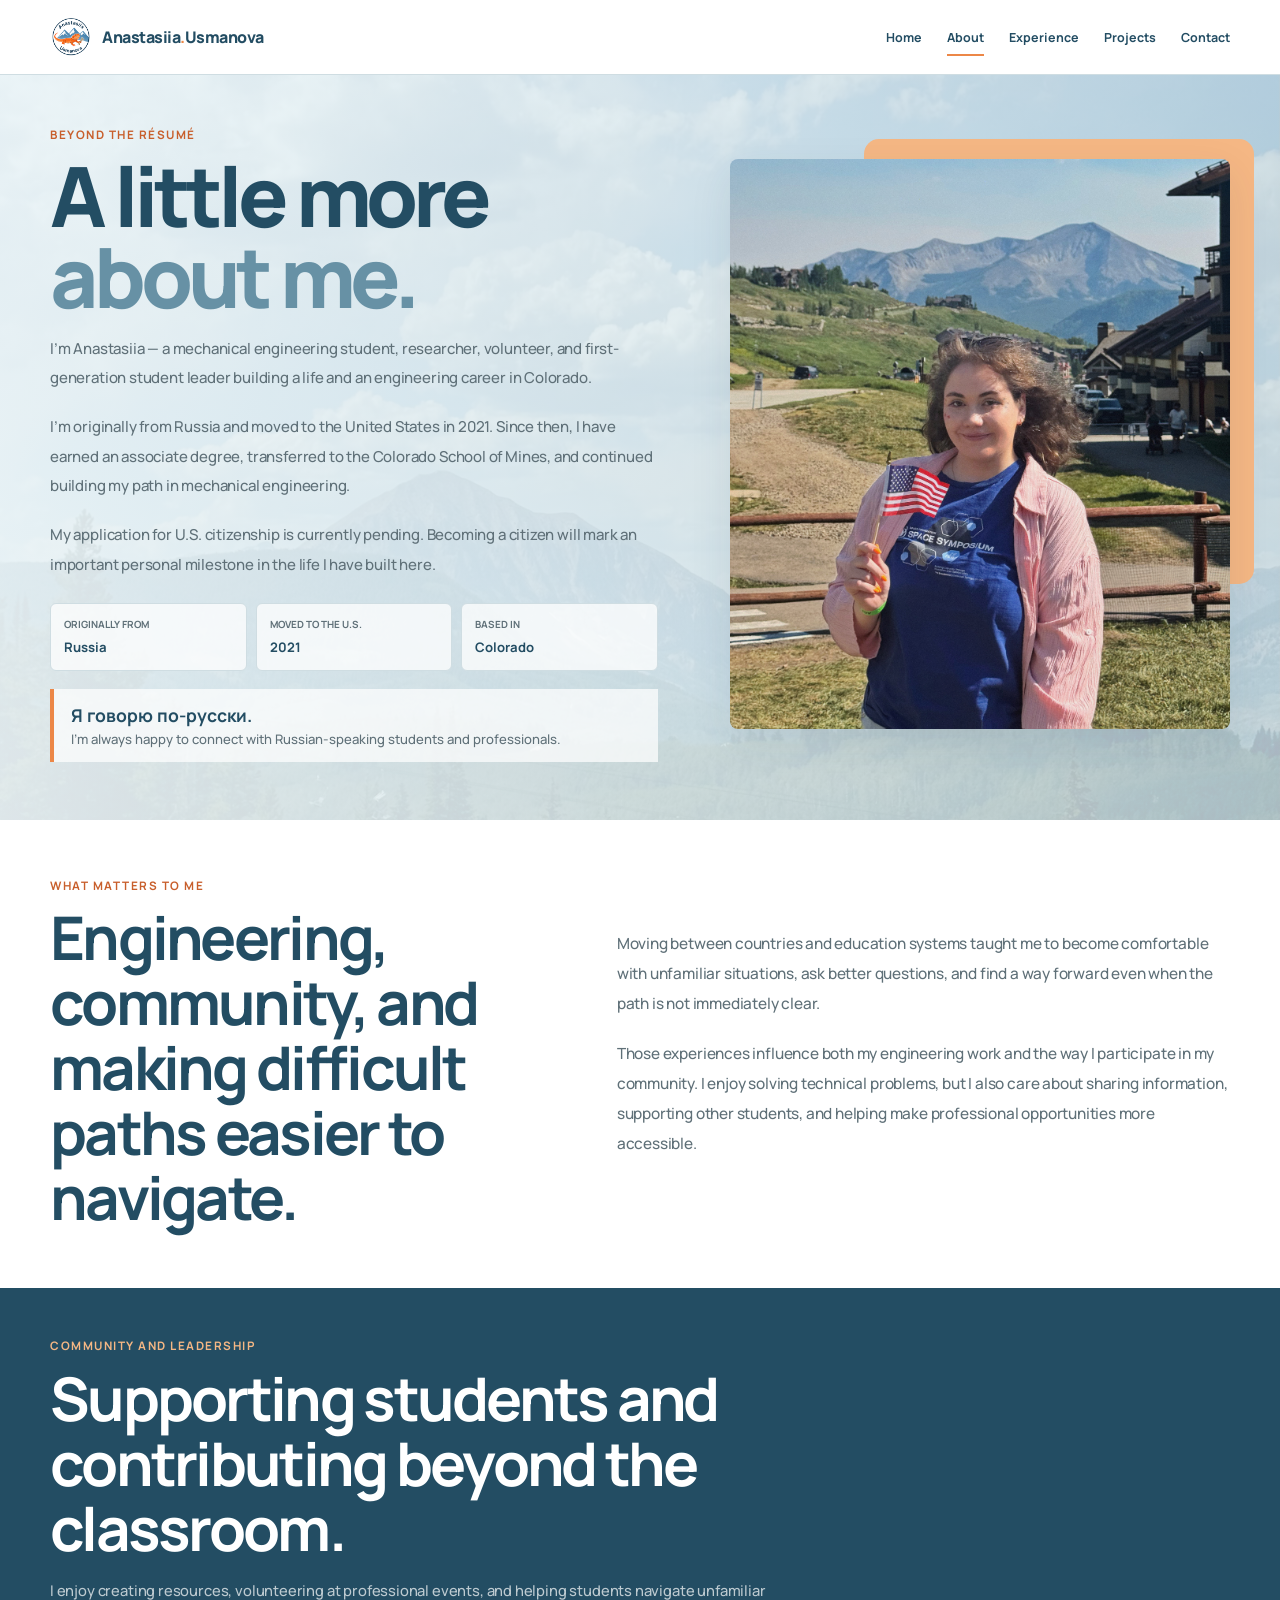
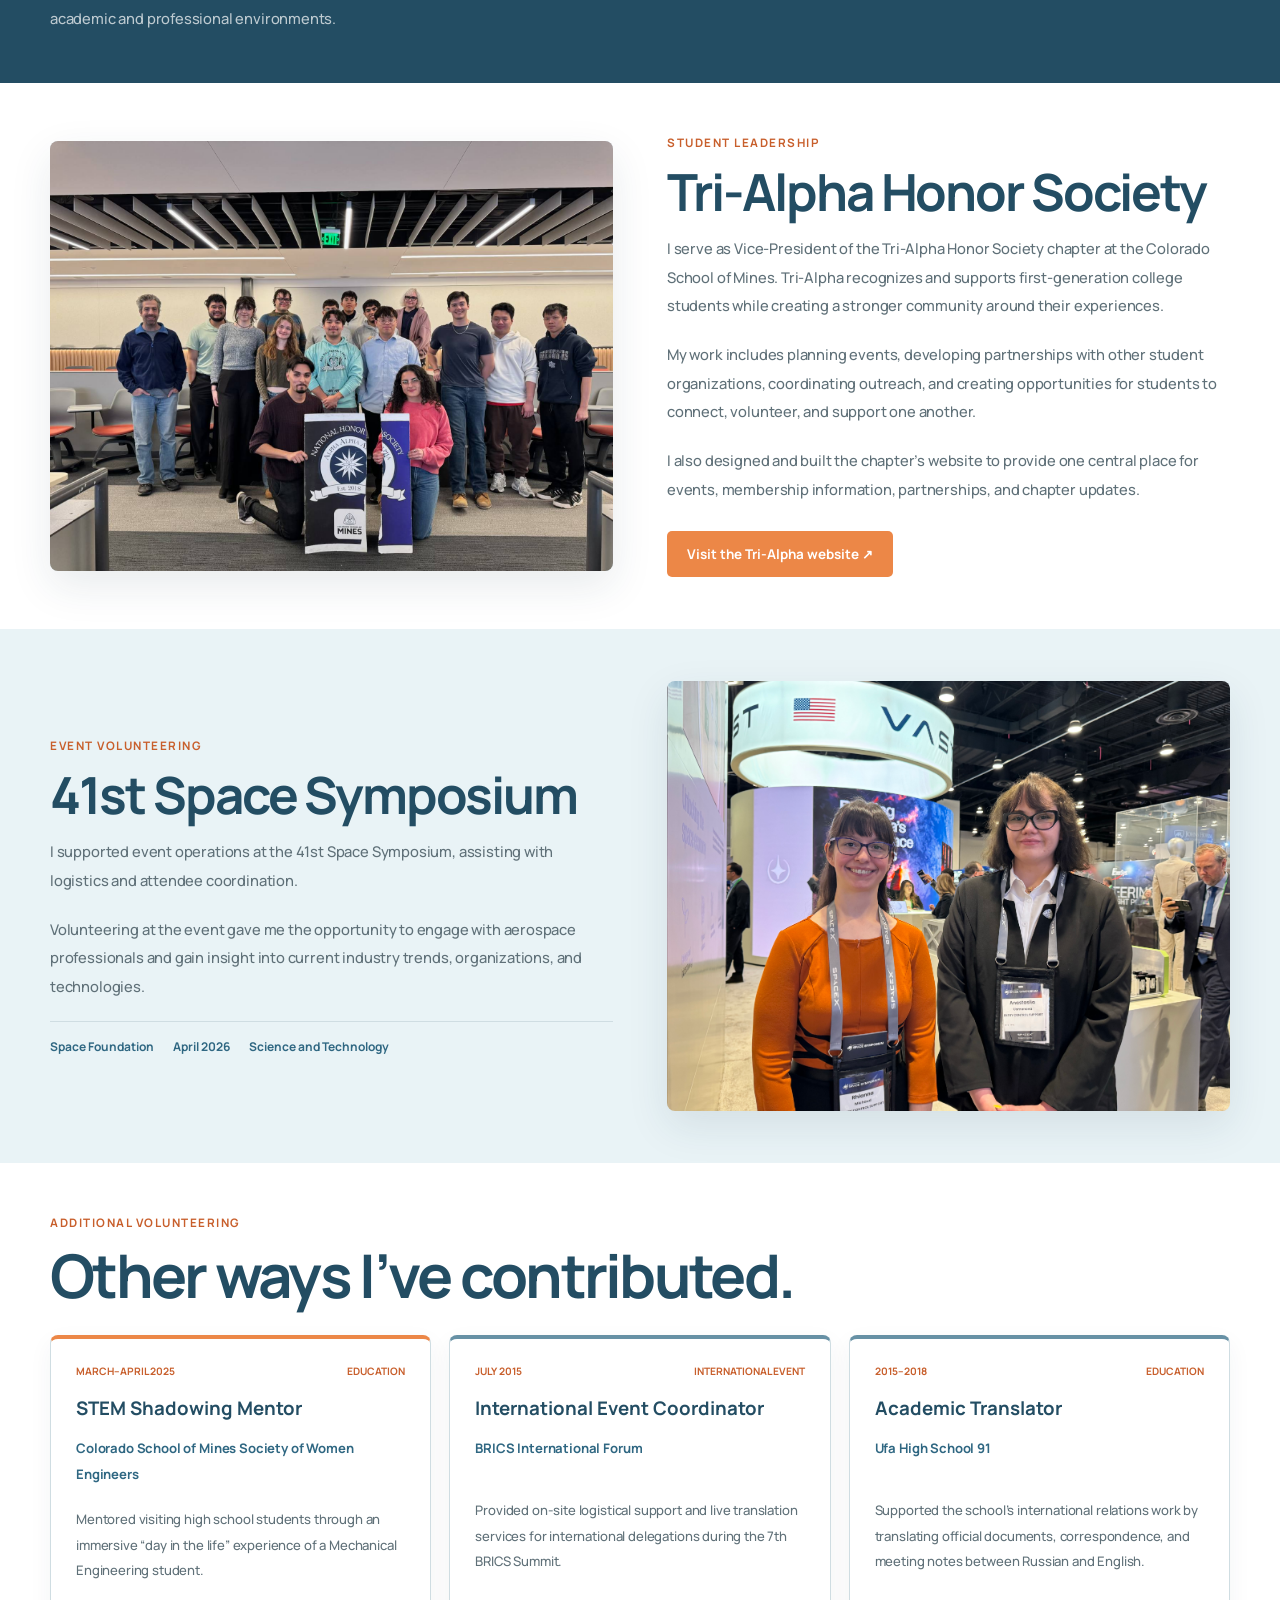
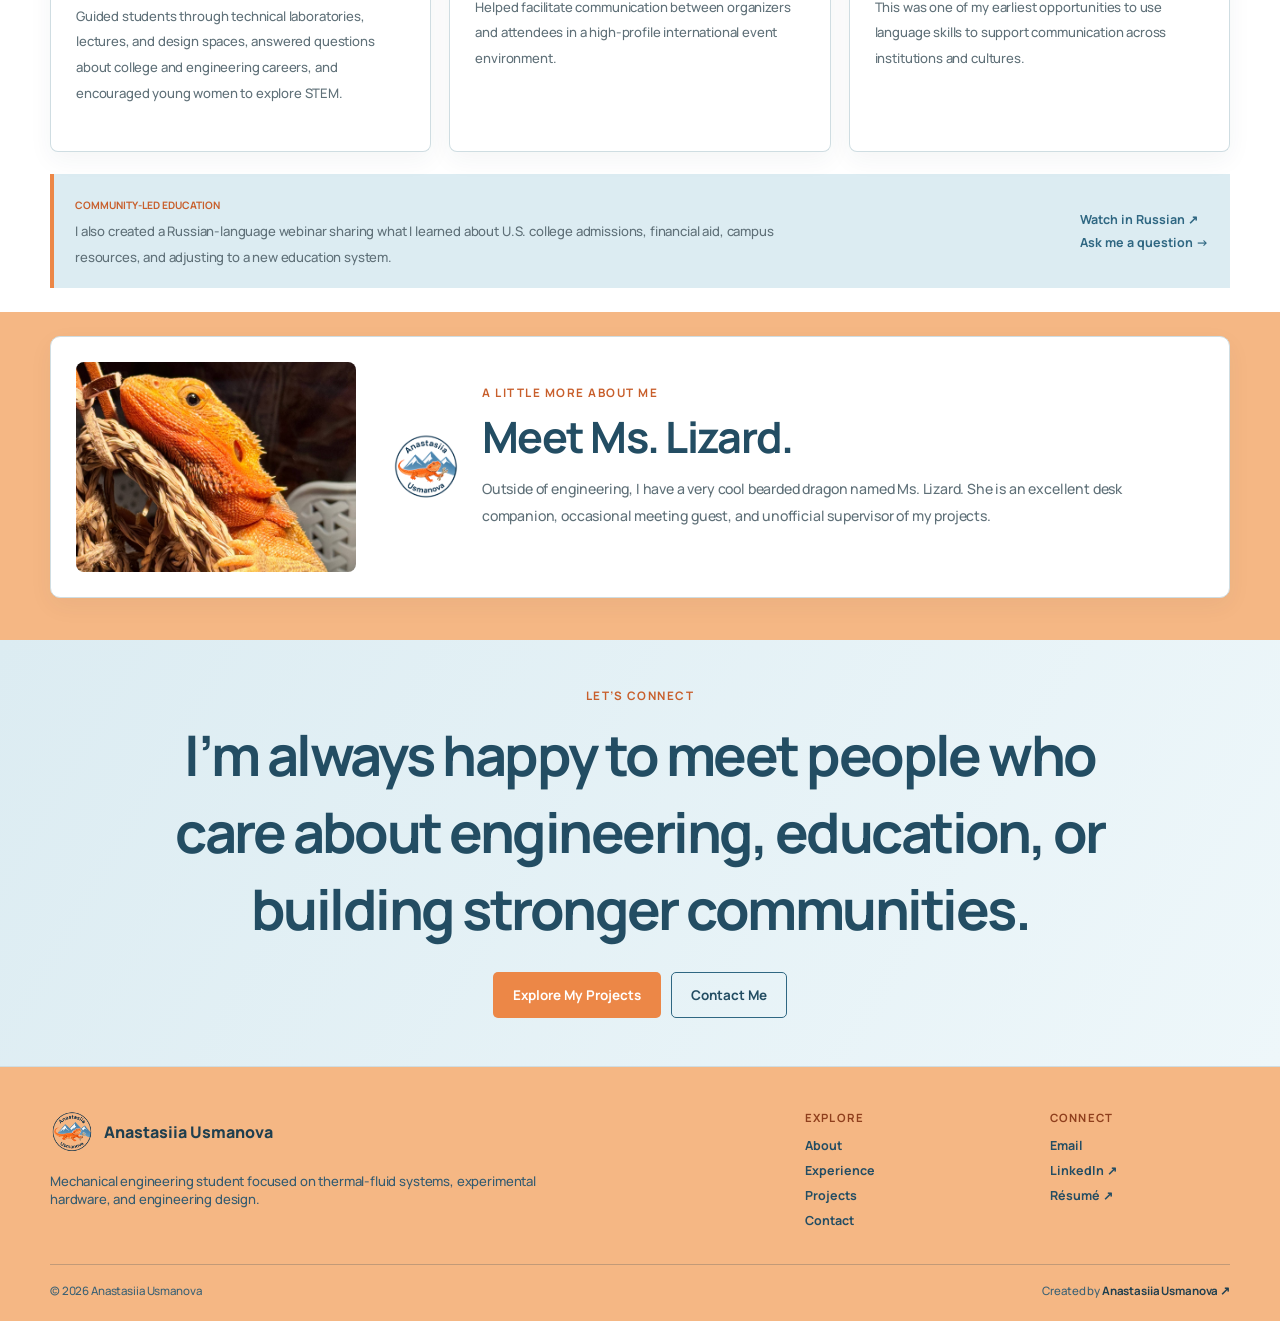
==== commit bab179af: "Update index.html" ====
--- a/about/index.html
+++ b/about/index.html
@@ -2,6 +2,11 @@
 <html lang="en">
 
 <head>
+    <link
+    rel="icon"
+    type="image/png"
+    href="../image/logo.png"
+    >
 
     <meta charset="UTF-8">
 
@@ -12,64 +17,26 @@
 
     <meta
         name="description"
-        content="Official personal website and engineering portfolio of Anastasiia Usmanova, a mechanical engineering student and undergraduate researcher at Colorado School of Mines."
+        content="Learn more about Anastasiia Usmanova, a mechanical engineering student, researcher, volunteer, and first-generation student leader at Colorado School of Mines."
     >
 
+    <title>About Me | Anastasiia Usmanova</title>
+
+    <link rel="stylesheet" href="../style.css">
+
     <meta
-        name="google-site-verification"
-        content="Ik_ZVHIcUueJR-EZcJcTOi_WifxnwxcD2C3yY7FjMq4"
+    name="robots"
+    content="index, follow, max-image-preview:large, max-snippet:-1"
     >
 
     <link
-        rel="canonical"
-        href="https://ausmanova.com/"
+    rel="canonical"
+    href="https://ausmanova.com/about/"
     >
 
-    <link
-        rel="icon"
-        type="image/png"
-        href="image/logo.png"
-    >
-
-    <link
-        rel="stylesheet"
-        href="style.css"
-    >
-
-    <title>
-        Anastasiia Usmanova | Mechanical Engineering Portfolio
-    </title>
-
-    <script type="application/ld+json">
-        {
-            "@context": "https://schema.org",
-            "@type": "Person",
-            "name": "Anastasiia Usmanova",
-            "url": "https://ausmanova.com/",
-            "jobTitle": "Mechanical Engineering Student and Undergraduate Research Assistant",
-            "affiliation": {
-                "@type": "CollegeOrUniversity",
-                "name": "Colorado School of Mines",
-                "url": "https://www.mines.edu/"
-            },
-            "sameAs": [
-                "https://www.linkedin.com/in/ausmanova/",
-                "https://minestrialpha.org/team/"
-            ],
-            "knowsAbout": [
-                "Mechanical Engineering",
-                "Thermal-Fluid Systems",
-                "Heat Transfer",
-                "Experimental Hardware",
-                "Mechanical Design",
-                "LabVIEW",
-                "Engineering Instrumentation"
-            ]
-        }
-    </script>
-
 </head>
 
+
 <body>
 
     <!-- Navigation -->
@@ -78,11 +45,11 @@
 
         <nav class="navbar">
 
-                <a class="logo" href="./">
+                <a class="logo" href="../">
 
                     <img
                         class="site-logo-image"
-                        src="image/logo.png"
+                        src="../image/logo.png"
                         alt=""
                     >
 
@@ -94,23 +61,23 @@
 
             <div class="nav-links">
 
+                <a href="../">
+                    Home
+                </a>
+
                 <a class="active-nav-link" href="./">
-                    Home
-                </a>
-
-                <a href="about/">
                     About
                 </a>
 
-                <a href="experience/">
+                <a href="../experience/">
                     Experience
                 </a>
 
-                <a href="projects/">
+                <a href="../projects/">
                     Projects
                 </a>
 
-                <a href="contact/">
+                <a href="../contact/">
                     Contact
                 </a>
 
@@ -125,752 +92,586 @@
 
         <!-- Hero -->
 
-        <div class="hero-area">
-
-            <!-- Hero -->
-
-            <section class="hero">
-
-                <div class="hero-content">
+        <section class="about-hero">
+
+            <div class="section-container about-hero-grid">
+
+                <div class="about-hero-content">
 
                     <p class="section-label">
-                        Mechanical Engineering
+                        Beyond the résumé
                     </p>
 
                     <h1>
-                        Hi, I’m
-                        <span>Anastasiia.</span>
+                        A little more
+                        <span>about me.</span>
                     </h1>
 
+                    <p class="about-introduction">
+                        I’m Anastasiia — a mechanical engineering student,
+                        researcher, volunteer, and first-generation student
+                        leader building a life and an engineering career
+                        in Colorado.
+                    </p>
+
+                    <p>
+                        I’m originally from Russia and moved to the United
+                        States in 2021. Since then, I have earned an associate
+                        degree, transferred to the Colorado School of Mines,
+                        and continued building my path in mechanical
+                        engineering.
+                    </p>
+
+                    <p>
+                        My application for U.S. citizenship is currently
+                        pending. Becoming a citizen will mark an important
+                        personal milestone in the life I have built here.
+                    </p>
+
+                    <div class="about-facts">
+
+                        <div class="about-fact">
+
+                            <span>
+                                Originally from
+                            </span>
+
+                            <strong>
+                                Russia
+                            </strong>
+
+                        </div>
+
+                        <div class="about-fact">
+
+                            <span>
+                                Moved to the U.S.
+                            </span>
+
+                            <strong>
+                                2021
+                            </strong>
+
+                        </div>
+
+                        <div class="about-fact">
+
+                            <span>
+                                Based in
+                            </span>
+
+                            <strong>
+                                Colorado
+                            </strong>
+
+                        </div>
+
+                    </div>
+
+                    <div class="russian-message">
+
+                        <strong>
+                            Я говорю по-русски.
+                        </strong>
+
+                        <span>
+                            I’m always happy to connect with
+                            Russian-speaking students and professionals.
+                        </span>
+
+                    </div>
+
+                </div>
+
+
+                <div class="about-hero-image-wrapper">
+
+                    <div class="about-hero-decoration"></div>
+
+                    <img
+                        class="about-hero-image"
+                        src="../image/Anastasiia.jpg"
+                        alt="Anastasiia Usmanova in Colorado"
+                    >
+
+                </div>
+
+            </div>
+
+        </section>
+
+
+        <!-- Values -->
+
+        <section class="about-values">
+
+            <div class="section-container about-values-grid">
+
+                <div>
+
+                    <p class="section-label">
+                        What matters to me
+                    </p>
+
+                    <h2 class="section-title">
+                        Engineering, community, and making difficult
+                        paths easier to navigate.
+                    </h2>
+
+                </div>
+
+
+                <div class="about-values-text">
+
+                    <p>
+                        Moving between countries and education systems taught
+                        me to become comfortable with unfamiliar situations,
+                        ask better questions, and find a way forward even when
+                        the path is not immediately clear.
+                    </p>
+
+                    <p>
+                        Those experiences influence both my engineering work
+                        and the way I participate in my community. I enjoy
+                        solving technical problems, but I also care about
+                        sharing information, supporting other students, and
+                        helping make professional opportunities more
+                        accessible.
+                    </p>
+
+                </div>
+
+            </div>
+
+        </section>
+
+
+        <!-- Community introduction -->
+
+        <section class="about-community-heading">
+
+            <div class="section-container">
+
+                <p class="section-label">
+                    Community and leadership
+                </p>
+
+                <h2>
+                    Supporting students and contributing
+                    beyond the classroom.
+                </h2>
+
+                <p>
+                    I enjoy creating resources, volunteering at professional
+                    events, and helping students navigate unfamiliar
+                    academic and professional environments.
+                </p>
+
+            </div>
+
+        </section>
+
+
+        <!-- Tri-Alpha -->
+
+        <section class="about-section tri-alpha-section">
+
+            <div class="section-container about-section-grid">
+
+                <div class="about-photo">
+
+                    <img
+                        src="../image/trialpha.jpg"
+                        alt="Tri-Alpha Honor Society at Colorado School of Mines"
+                    >
+
+                </div>
+
+
+                <div class="about-section-content">
+
+                    <p class="section-label">
+                        Student leadership
+                    </p>
+
                     <h2>
-                        I design, build, and improve experimental
-                        engineering systems.
+                        Tri-Alpha Honor Society
                     </h2>
 
-
-                    <div class="hero-university">
-
-                        <span class="hero-university-mark">
-                            M
-                        </span>
-
-                        <div>
-
-                            <span>
-                                Colorado School of Mines
-                            </span>
-
-                            <strong>
-                                B.S. Mechanical Engineering · Class of 2027
-                            </strong>
-
-                        </div>
-
-                    </div>
-
-
-                    <p class="hero-description">
-                        I’m a mechanical engineering student at Colorado School
-                        of Mines with experience in thermal-fluid systems,
-                        experimental hardware, CAD, instrumentation, and
-                        automated laboratory controls.
-                    </p>
-
-                </div>
-
-
-                <div class="hero-image-wrapper">
-
-                    <div class="hero-image-decoration"></div>
-
-                    <img
-                        class="hero-image"
-                        src="image/anastasiia.png"
-                        alt="Anastasiia Usmanova"
-                    >
-
-                    <div class="hero-image-note">
-
-                        <span>
-                            Based in Colorado
-                        </span>
-
-                        <strong>
-                            Mechanical Engineering
-                        </strong>
-
-                    </div>
-
-                </div>
-
-            </section>
-
-
-            <!-- Primary links -->
-
-            <section class="primary-links-section">
-
-                <div class="section-container primary-links-grid">
+                    <p>
+                        I serve as Vice-President of the Tri-Alpha Honor
+                        Society chapter at the Colorado School of Mines.
+                        Tri-Alpha recognizes and supports first-generation
+                        college students while creating a stronger community
+                        around their experiences.
+                    </p>
+
+                    <p>
+                        My work includes planning events, developing
+                        partnerships with other student organizations,
+                        coordinating outreach, and creating opportunities
+                        for students to connect, volunteer, and support
+                        one another.
+                    </p>
+
+                    <p>
+                        I also designed and built the chapter’s website to
+                        provide one central place for events, membership
+                        information, partnerships, and chapter updates.
+                    </p>
 
                     <a
-                        class="primary-link-card"
-                        href="https://www.linkedin.com/in/ausmanova/"
+                        class="button primary-button"
+                        href="https://minestrialpha.org/"
                         target="_blank"
                         rel="noopener noreferrer"
                     >
-                        <span>Connect</span>
-                        <strong>LinkedIn</strong>
-                        <small>View profile ↗</small>
+                        Visit the Tri-Alpha website ↗
                     </a>
 
-
-                    <a
-                        class="primary-link-card"
-                        href="mailto:anastasiia.usmanova.eng@gmail.com"
+                </div>
+
+            </div>
+
+        </section>
+
+
+        <!-- Space Symposium -->
+
+        <section class="about-section alternate-section">
+
+            <div class="section-container about-section-grid">
+
+                <div class="about-section-content">
+
+                    <p class="section-label">
+                        Event volunteering
+                    </p>
+
+                    <h2>
+                        41st Space Symposium
+                    </h2>
+
+                    <p>
+                        I supported event operations at the 41st Space
+                        Symposium, assisting with logistics and attendee
+                        coordination.
+                    </p>
+
+                    <p>
+                        Volunteering at the event gave me the opportunity
+                        to engage with aerospace professionals and gain
+                        insight into current industry trends, organizations,
+                        and technologies.
+                    </p>
+
+                    <div class="experience-detail-row">
+
+                        <span>
+                            Space Foundation
+                        </span>
+
+                        <span>
+                            April 2026
+                        </span>
+
+                        <span>
+                            Science and Technology
+                        </span>
+
+                    </div>
+
+                </div>
+
+
+                <div class="about-photo space-photo">
+
+                    <img
+                        src="../image/volunteer.JPG"
+                        alt="Anastasiia Usmanova volunteering at the 41st Space Symposium"
                     >
-                        <span>Contact</span>
-                        <strong>Email</strong>
-                        <small>Send a message →</small>
-                    </a>
-
-
-                    <a
-                        class="primary-link-card highlighted-primary-link"
-                        href="https://drive.google.com/file/d/1IAk1YIRx1ODrd-aK2GtUqN830A_kuqkT/view"
-                        target="_blank"
-                        rel="noopener noreferrer"
-                    >
-                        <span>Qualifications</span>
-                        <strong>Résumé</strong>
-                        <small>View résumé ↗</small>
-                    </a>
-
-
-                    <a
-                        class="primary-link-card"
-                        href="experience/"
-                    >
-                        <span>Background</span>
-                        <strong>Experience</strong>
-                        <small>Explore experience →</small>
-                    </a>
-
-
-                    <a
-                        class="primary-link-card"
-                        href="projects/"
-                    >
-                        <span>Selected work</span>
-                        <strong>Projects</strong>
-                        <small>Explore projects →</small>
-                    </a>
-
-                </div>
-
-            </section>
-
-        </div>
-
-
-
-
-        <!-- Introduction -->
-
-        <section class="introduction-section">
-
-            <div class="section-container introduction-grid">
+
+                </div>
+
+            </div>
+
+        </section>
+
+
+        <!-- Additional volunteering -->
+
+        <section class="volunteer-section">
+
+            <div class="section-container">
+
+                <div class="volunteer-heading">
+
+                    <p class="section-label">
+                        Additional volunteering
+                    </p>
+
+                    <h2 class="section-title">
+                        Other ways I’ve contributed.
+                    </h2>
+
+                </div>
+
+
+                <div class="volunteer-grid">
+
+                    <!-- SWE -->
+
+                    <article class="volunteer-card">
+
+                        <div class="volunteer-card-meta">
+
+                            <span>
+                                March–April 2025
+                            </span>
+
+                            <span>
+                                Education
+                            </span>
+
+                        </div>
+
+                        <h3>
+                            STEM Shadowing Mentor
+                        </h3>
+
+                        <p class="volunteer-organization">
+                            Colorado School of Mines Society of Women
+                            Engineers
+                        </p>
+
+                        <p>
+                            Mentored visiting high school students through
+                            an immersive “day in the life” experience of a
+                            Mechanical Engineering student.
+                        </p>
+
+                        <p>
+                            Guided students through technical laboratories,
+                            lectures, and design spaces, answered questions
+                            about college and engineering careers, and
+                            encouraged young women to explore STEM.
+                        </p>
+
+                    </article>
+
+
+                    <!-- BRICS -->
+
+                    <article class="volunteer-card">
+
+                        <div class="volunteer-card-meta">
+
+                            <span>
+                                July 2015
+                            </span>
+
+                            <span>
+                                International event
+                            </span>
+
+                        </div>
+
+                        <h3>
+                            International Event Coordinator
+                        </h3>
+
+                        <p class="volunteer-organization">
+                            BRICS International Forum
+                        </p>
+
+                        <p>
+                            Provided on-site logistical support and live
+                            translation services for international
+                            delegations during the 7th BRICS Summit.
+                        </p>
+
+                        <p>
+                            Helped facilitate communication between
+                            organizers and attendees in a high-profile
+                            international event environment.
+                        </p>
+
+                    </article>
+
+
+                    <!-- Translation -->
+
+                    <article class="volunteer-card">
+
+                        <div class="volunteer-card-meta">
+
+                            <span>
+                                2015–2018
+                            </span>
+
+                            <span>
+                                Education
+                            </span>
+
+                        </div>
+
+                        <h3>
+                            Academic Translator
+                        </h3>
+
+                        <p class="volunteer-organization">
+                            Ufa High School 91
+                        </p>
+
+                        <p>
+                            Supported the school’s international relations
+                            work by translating official documents,
+                            correspondence, and meeting notes between
+                            Russian and English.
+                        </p>
+
+                        <p>
+                            This was one of my earliest opportunities to use
+                            language skills to support communication across
+                            institutions and cultures.
+                        </p>
+
+                    </article>
+
+                </div>
+
+
+                <!-- Webinar -->
+
+                <div class="webinar-strip">
+
+                    <div>
+
+                        <span class="webinar-strip-label">
+                            Community-led education
+                        </span>
+
+                        <p>
+                            I also created a Russian-language webinar sharing
+                            what I learned about U.S. college admissions,
+                            financial aid, campus resources, and adjusting
+                            to a new education system.
+                        </p>
+
+                    </div>
+
+
+                    <div class="webinar-strip-links">
+
+                        <a
+                            class="text-link"
+                            href="https://youtu.be/OLZ3vFtCB9Q"
+                            target="_blank"
+                            rel="noopener noreferrer"
+                        >
+                            Watch in Russian ↗
+                        </a>
+
+                        <a
+                            class="text-link"
+                            href="mailto:anastasiia.usmanova.eng@gmail.com?subject=Question%20about%20U.S.%20college%20applications"
+                        >
+                            Ask me a question →
+                        </a>
+
+                    </div>
+
+                </div>
+
+            </div>
+
+        </section>
+
+<!-- Ms. Lizard -->
+
+<section class="lizard-section">
+
+    <div class="section-container">
+
+        <article class="lizard-card">
+
+            <div class="lizard-image-wrapper">
+
+                <img
+                    class="lizard-image"
+                    src="../image/lizard.jpg"
+                    alt="Ms. Lizard, Anastasiia's bearded dragon"
+                >
+
+            </div>
+
+
+            <div class="lizard-content">
+
+                <img
+                    class="lizard-mini-logo"
+                    src="../image/logo.png"
+                    alt=""
+                >
 
                 <div>
 
                     <p class="section-label">
-                        What I do
-                    </p>
-
-                    <h2 class="section-title">
-                        Engineering ideas into working systems.
+                        A little more about me
+                    </p>
+
+                    <h2>
+                        Meet Ms. Lizard.
                     </h2>
 
-                </div>
-
-
-                <div class="introduction-text">
-
-                    <p>
-                        My work sits at the intersection of mechanical design,
-                        thermal-fluid science, experimental testing, and
-                        hardware integration.
-                    </p>
-
-                    <p>
-                        I enjoy taking a system from an initial concept through
-                        component selection, assembly, instrumentation,
-                        troubleshooting, and operation.
-                    </p>
-
-                    <a class="text-link" href="about/">
-                        More about me →
-                    </a>
-
-                </div>
-
-            </div>
-
-        </section>
-
-
-        <!-- Featured experience -->
-
-        <section class="experience-section">
-
-            <div class="section-container">
-
-                <div class="section-heading">
-
-                    <div>
-
-                        <p class="section-label">
-                            Featured experience
-                        </p>
-
-                        <h2 class="section-title">
-                            Research, hardware, and engineering education.
-                        </h2>
-
-                    </div>
-
-                    <a class="text-link" href="experience/">
-                        View all experience →
-                    </a>
-
-                </div>
-
-
-                <div class="experience-grid no-image-experience-grid">
-
-                    <!-- Research -->
-
-                    <article class="experience-card experience-card-text">
-
-                        <div class="experience-card-content">
-
-                            <div class="card-meta">
-
-                                <span>
-                                    Summer 2026
-                                </span>
-
-                                <span>
-                                    Research
-                                </span>
-
-                            </div>
-
-                            <h3>
-                                REGENLOOP Lab-Scale Reactor Research
-                            </h3>
-
-                            <p class="organization">
-                                Hi-TECS Group · Colorado School of Mines
-                            </p>
-
-                            <p>
-                                Supported development of a laboratory-scale
-                                redox reactor with an external fluidized bed
-                                for the DOE-funded REGENLOOP program.
-                            </p>
-
-                            <p>
-                                Contributed to reactor assembly,
-                                instrumentation integration, and LabVIEW-based
-                                controls for automated cyclic operation.
-                            </p>
-
-                            <a
-                                class="card-link"
-                                href="experience/regenloop/"
-                            >
-                                View REGENLOOP project →
-                            </a>
-
-                        </div>
-
-                    </article>
-
-
-
-                    <!-- Heatel -->
-
-                    <article class="experience-card experience-card-text">
-
-                        <div class="experience-card-content">
-
-                            <div class="card-meta">
-
-                                <span>
-                                    Summer 2025
-                                </span>
-
-                                <span>
-                                    Internship
-                                </span>
-
-                            </div>
-
-                            <h3>
-                                Mechanical Engineering Intern
-                            </h3>
-
-                            <p class="organization">
-                                Heatel LLC
-                            </p>
-
-                            <p>
-                                Contributed to mechanical design, CAD
-                                development, engineering documentation,
-                                component research, and hardware-focused
-                                project work.
-                            </p>
-
-                            <p>
-                                Supported the development of practical
-                                engineering solutions while working with
-                                design requirements, manufacturing
-                                considerations, and existing hardware.
-                            </p>
-
-                            <a
-                                class="card-link"
-                                href="experience/#heatel"
-                            >
-                                View experience →
-                            </a>
-
-                        </div>
-
-                    </article>
-
-
-                    <!-- Course support -->
-
-                    <article class="experience-card experience-card-text">
-
-                        <div class="experience-card-content">
-
-                            <div class="card-meta">
-
-                                <span>
-                                    2025 — 2026
-                                </span>
-
-                                <span>
-                                    Education
-                                </span>
-
-                            </div>
-
-                            <h3>
-                                Undergraduate Course Support
-                            </h3>
-
-                            <p class="organization">
-                                Colorado School of Mines
-                            </p>
-
-                            <p>
-                                Supporting undergraduate engineering students
-                                in thermodynamics, heat transfer, and
-                                engineering economics.
-                            </p>
-
-                            <p>
-                                My responsibilities include grading technical
-                                work, explaining engineering concepts,
-                                supporting office hours, and helping students
-                                develop stronger problem-solving methods.
-                            </p>
-
-                            <a
-                                class="card-link"
-                                href="experience/#education"
-                            >
-                                View experience →
-                            </a>
-
-                        </div>
-
-                    </article>
-
-                </div>
-
-            </div>
-
-        </section>
-
-
-        <!-- Skills -->
-
-        <section class="skills-section">
-
-            <div class="section-container skills-layout">
-
-                <div class="skills-introduction">
-
-                    <p class="section-label light-label">
-                        Technical focus
-                    </p>
-
-                    <h2>
-                        A hands-on approach to mechanical engineering.
-                    </h2>
-
-                    <p>
-                        I combine engineering analysis with practical
-                        experience building and troubleshooting physical
-                        systems.
-                    </p>
-
-                </div>
-
-
-                <div class="skills-grid">
-
-                    <!-- Senior Design -->
-
-                    <div class="skill-item">
-
-                        <span>
-                            01
-                        </span>
-
-                        <div>
-
-                            <h3>
-                                <a href="projects/seniordesign/">
-                                    Senior Design
-                                </a>
-                            </h3>
-
-                            <p>
-                                Developing a manufacturable quartz tuning-fork
-                                thermometer for cryogenic systems with Maybell
-                                Quantum Industries.
-                            </p>
-
-                        </div>
-
-                    </div>
-
-
-                    <!-- Thermal-Fluid -->
-
-                    <div class="skill-item">
-
-                        <span>
-                            02
-                        </span>
-
-                        <div>
-
-                            <h3>
-                                <a href="projects/#thermal-fluid">
-                                    Thermal-Fluid Systems
-                                </a>
-                            </h3>
-
-                            <p>
-                                Thermodynamics, fluid mechanics, heat transfer,
-                                gas-flow systems, thermal modeling, and
-                                high-temperature testing.
-                            </p>
-
-                        </div>
-
-                    </div>
-
-
-                    <!-- Design and Manufacturing -->
-
-                    <div class="skill-item">
-
-                        <span>
-                            03
-                        </span>
-
-                        <div>
-
-                            <h3>
-                                <a href="projects/#design">
-                                    Design & Manufacturing
-                                </a>
-                            </h3>
-
-                            <p>
-                                SolidWorks, component selection, engineering
-                                drawings, prototyping, fabrication, and hardware
-                                integration.
-                            </p>
-
-                        </div>
-
-                    </div>
-
-
-                    <!-- Controls and Automation -->
-
-                    <div class="skill-item">
-
-                        <span>
-                            04
-                        </span>
-
-                        <div>
-
-                            <h3>
-                                <a href="projects/#automation">
-                                    Controls & Automation
-                                </a>
-                            </h3>
-
-                            <p>
-                                LabVIEW, NI DAQ hardware, sensors, embedded
-                                hardware, automated sequences, data acquisition,
-                                and safety logic.
-                            </p>
-
-                        </div>
-
-                    </div>
-
-
-                    <!-- Business and Planning -->
-
-                    <div class="skill-item">
-
-                        <span>
-                            05
-                        </span>
-
-                        <div>
-
-                            <h3>
-                                <a href="projects/#business">
-                                    Business & Project Planning
-                                </a>
-                            </h3>
-
-                            <p>
-                                Project scheduling, cost analysis, risk management,
-                                market research, financial modeling, and technical
-                                business planning.
-                            </p>
-
-                        </div>
-
-                    </div>
-
-                </div>
-
-            </div>
-
-        </section>
-
-
-        <!-- Featured projects -->
-
-        <section class="projects-section">
-
-            <div class="section-container">
-
-                <div class="section-heading">
-
-                    <div>
-
-                        <p class="section-label">
-                            Selected projects
-                        </p>
-
-                        <h2 class="section-title">
-                            A closer look at my work.
-                        </h2>
-
-                    </div>
-
-                    <a class="text-link" href="projects/">
-                        Explore all projects →
-                    </a>
-
-                </div>
-
-
-                <div class="projects-grid">
-
-                    <!-- Rankine cycle -->
-
-                    <article class="project-card">
-
-                        <div class="project-content">
-
-                            <p class="project-category">
-                                Thermal Systems · Analysis
-                            </p>
-
-                            <h3>
-                                Integrated Rankine Cycle Analysis
-                            </h3>
-
-                            <p>
-                                Developed an EES model of an integrated power
-                                generation system incorporating a Rankine
-                                cycle, cooling-water loop, and molten-salt
-                                thermal loop.
-                            </p>
-
-                            <p>
-                                The project combined thermodynamic analysis,
-                                component modeling, heat-transfer
-                                calculations, and system-level performance
-                                evaluation.
-                            </p>
-
-                            <div class="project-tags">
-
-                                <span>
-                                    EES
-                                </span>
-
-                                <span>
-                                    Thermodynamics
-                                </span>
-
-                                <span>
-                                    Heat Transfer
-                                </span>
-
-                                <span>
-                                    System Modeling
-                                </span>
-
-                            </div>
-
-                            <a
-                                class="card-link"
-                                href="projects/#thermal-fluid"
-                            >
-                                View project →
-                            </a>
-
-                        </div>
-
-                    </article>
-
-                    <!-- Radiation heat transfer -->
-
-<article class="project-card">
-
-    <div class="project-content">
-
-        <p class="project-category">
-            Heat Transfer · Radiation
-        </p>
-
-        <h3>
-            Radiation Heat Transfer Analysis
-        </h3>
-
-        <p>
-            Analyzed radiative heat transfer within an engineering system
-            using radiation-network methods and surface energy balances.
-        </p>
-
-        <p>
-            The project evaluated surface properties, geometric relationships,
-            view factors, and net radiation exchange to characterize system
-            thermal behavior.
-        </p>
-
-        <div class="project-tags">
-
-            <span>
-                Heat Transfer
-            </span>
-
-            <span>
-                Thermal Radiation
-            </span>
-
-            <span>
-                View Factors
-            </span>
-
-            <span>
-                Engineering Analysis
-            </span>
-
-        </div>
-
-        <a
-            class="card-link"
-            href="projects/#radiation"
-        >
-            View project →
-        </a>
-  
-
+                    <p>
+                        Outside of engineering, I have a very cool
+                        bearded dragon named Ms. Lizard. She is an
+                        excellent desk companion, occasional meeting
+                        guest, and unofficial supervisor of my projects.
+                    </p>
+
+                </div>
+
+            </div>
+
+        </article>
 
     </div>
 
-</article>
-
-                </div>
-
-            </div>
-
-        </section>
-
-
-        <!-- Contact -->
-
-        <section class="contact-cta">
-
-            <div class="section-container contact-cta-content">
-
-                <div>
-
-                    <p class="section-label">
-                        Let’s connect
-                    </p>
-
-                    <h2>
-                        Interested in working together?
-                    </h2>
-
-                    <p>
-                        I’m always happy to connect about mechanical
-                        engineering, thermal-fluid systems, research,
-                        and future opportunities.
-                    </p>
-
-                </div>
-
-
-                <div class="contact-cta-buttons">
+</section>
+        <!-- Closing -->
+
+        <section class="about-closing">
+
+            <div class="section-container about-closing-content">
+
+                <p class="section-label">
+                    Let’s connect
+                </p>
+
+                <h2>
+                    I’m always happy to meet people who care about
+                    engineering, education, or building stronger
+                    communities.
+                </h2>
+
+                <div class="about-closing-buttons">
 
                     <a
                         class="button primary-button"
-                        href="contact/"
+                        href="../projects/"
+                    >
+                        Explore My Projects
+                    </a>
+
+                    <a
+                        class="button secondary-button"
+                        href="../contact/"
                     >
                         Contact Me
                     </a>
 
-                    <a
-                        class="button secondary-button"
-                        href="https://drive.google.com/file/d/1IAk1YIRx1ODrd-aK2GtUqN830A_kuqkT/view"
-                        target="_blank"
-                        rel="noopener noreferrer"
-                    >
-                        View Resume
-                    </a>
-
                 </div>
 
             </div>
@@ -888,8 +689,8 @@
 
             <div>
 
-                <a class="footer-logo" href="./">
-                    <img src="image/logo.png" alt="">
+                <a class="footer-logo" href="../">
+                    <img src="../image/logo.png" alt="">
                     <span>Anastasiia Usmanova</span>
                 </a>
 
@@ -907,19 +708,19 @@
                     Explore
                 </h3>
 
-                <a href="about/">
+                <a href="./">
                     About
                 </a>
 
-                <a href="experience/">
+                <a href="../experience/">
                     Experience
                 </a>
 
-                <a href="projects/">
+                <a href="../projects/">
                     Projects
                 </a>
 
-                <a href="contact/">
+                <a href="../contact/">
                     Contact
                 </a>
 
--- a/style.css
+++ b/style.css
@@ -0,0 +1,5098 @@
+@import url(
+    "https://fonts.googleapis.com/css2?family=Inter:wght@400;500;600;700&family=Manrope:wght@500;600;700;800&display=swap"
+);
+
+
+/* ==================================================
+   VARIABLES
+================================================== */
+
+:root {
+    --page-background: #eef7fa;
+    --soft-background: #dcecf2;
+    --muted-background: #b8d2dc;
+
+    --accent: #ec8747;
+    --accent-dark: #c85f2c;
+    --accent-light: #f5b784;
+
+    --blue: #6791a5;
+    --blue-dark: #2f6782;
+
+    --heading: #234d63;
+    --charcoal: #1f3f4f;
+    --gray: #5f7078;
+
+    --light-gray: #f2f7f8;
+    --border: #cfdde2;
+    --white: #ffffff;
+
+    --heading-font: "Manrope", Arial, sans-serif;
+    --body-font: "Inter", Arial, sans-serif;
+
+    --page-width: 1180px;
+    --shadow: 0 15px 42px rgba(31, 63, 79, 0.1);
+}
+
+
+/* ==================================================
+   GLOBAL
+================================================== */
+
+* {
+    box-sizing: border-box;
+}
+
+
+html {
+    scroll-behavior: smooth;
+}
+
+
+body {
+    margin: 0;
+    overflow-x: hidden;
+    color: var(--charcoal);
+    background: var(--white);
+    font-family: var(--body-font);
+}
+
+
+img {
+    display: block;
+    max-width: 100%;
+}
+
+
+a {
+    color: inherit;
+}
+
+
+p {
+    color: var(--gray);
+}
+
+
+.section-container {
+    width: min(calc(100% - 48px), var(--page-width));
+    margin: 0 auto;
+}
+
+
+.section-label {
+    margin: 0 0 10px;
+    color: var(--accent-dark);
+    font-size: 0.73rem;
+    font-weight: 700;
+    letter-spacing: 0.13em;
+    text-transform: uppercase;
+}
+
+
+.light-label {
+    color: var(--accent-light);
+}
+
+
+.section-title {
+    max-width: 850px;
+    margin: 0;
+    color: var(--heading);
+    font-family: var(--heading-font);
+    font-size: clamp(2.35rem, 4.7vw, 4rem);
+    font-weight: 700;
+    letter-spacing: -0.045em;
+    line-height: 1.08;
+}
+
+
+.section-heading {
+    display: flex;
+    align-items: flex-end;
+    justify-content: space-between;
+    gap: 35px;
+    margin-bottom: 30px;
+}
+
+
+.section-heading > .text-link {
+    flex-shrink: 0;
+    margin-bottom: 6px;
+}
+
+
+.text-link,
+.card-link,
+.project-report-link {
+    display: inline-block;
+    color: var(--blue-dark);
+    font-weight: 700;
+    text-decoration: none;
+}
+
+
+.text-link:hover,
+.card-link:hover,
+.project-report-link:hover {
+    color: var(--accent-dark);
+}
+
+
+/* ==================================================
+   BUTTONS
+================================================== */
+
+.button {
+    display: inline-flex;
+    align-items: center;
+    justify-content: center;
+    min-height: 46px;
+    padding: 11px 19px;
+    border: 1px solid transparent;
+    border-radius: 5px;
+    font-size: 0.84rem;
+    font-weight: 700;
+    text-align: center;
+    text-decoration: none;
+    transition:
+        transform 0.2s ease,
+        color 0.2s ease,
+        border-color 0.2s ease,
+        background 0.2s ease;
+}
+
+
+.button:hover {
+    transform: translateY(-2px);
+}
+
+
+.primary-button {
+    color: var(--white);
+    background: var(--accent);
+}
+
+
+.primary-button:hover {
+    background: var(--accent-dark);
+}
+
+
+.secondary-button {
+    color: var(--heading);
+    border-color: var(--blue-dark);
+    background: transparent;
+}
+
+
+.secondary-button:hover {
+    color: var(--white);
+    background: var(--blue-dark);
+}
+
+
+/* ==================================================
+   NAVIGATION
+================================================== */
+
+.site-header {
+    position: relative;
+    z-index: 100;
+    border-bottom: 1px solid var(--border);
+    background: rgba(255, 255, 255, 0.96);
+}
+
+
+.navbar {
+    display: flex;
+    align-items: center;
+    justify-content: space-between;
+    width: min(calc(100% - 48px), var(--page-width));
+    min-height: 74px;
+    margin: 0 auto;
+    gap: 30px;
+}
+
+
+/* ==================================================
+   SITE LOGO
+================================================== */
+
+.logo {
+    display: inline-flex;
+    align-items: center;
+    flex-shrink: 0;
+    gap: 10px;
+    color: var(--heading);
+    text-decoration: none;
+}
+
+
+.site-logo-image {
+    width: 42px;
+    height: 42px;
+    flex-shrink: 0;
+    border-radius: 8px;
+    object-fit: contain;
+    transition:
+        transform 0.22s ease,
+        filter 0.22s ease;
+}
+
+
+.site-logo-name {
+    color: var(--heading);
+    font-family: var(--heading-font);
+    font-size: 1rem;
+    font-weight: 800;
+    letter-spacing: -0.03em;
+}
+
+
+.site-logo-name span {
+    color: var(--accent);
+}
+
+
+.logo:hover .site-logo-image {
+    filter: drop-shadow(0 5px 7px rgba(31, 63, 79, 0.14));
+    transform: rotate(-3deg) scale(1.08);
+}
+
+
+@media (max-width: 480px) {
+
+    .site-logo-image {
+        width: 37px;
+        height: 37px;
+    }
+
+
+    .site-logo-name {
+        font-size: 0.88rem;
+    }
+
+}
+
+
+.nav-links {
+    display: flex;
+    align-items: center;
+    gap: 25px;
+}
+
+
+.nav-links a {
+    position: relative;
+    color: var(--heading);
+    font-size: 0.78rem;
+    font-weight: 700;
+    text-decoration: none;
+}
+
+
+.nav-links a::after {
+    position: absolute;
+    right: 0;
+    bottom: -10px;
+    left: 0;
+    height: 2px;
+    background: var(--accent);
+    content: "";
+    transform: scaleX(0);
+    transition: transform 0.2s ease;
+}
+
+
+.nav-links a:hover::after,
+.nav-links .active-nav-link::after {
+    transform: scaleX(1);
+}
+
+
+/* ==================================================
+   HOME â€” HERO
+================================================== */
+
+.hero {
+    display: grid;
+    grid-template-columns: 1.08fr 0.92fr;
+    gap: 64px;
+    align-items: center;
+    min-height: calc(100vh - 74px);
+    padding:
+        48px
+        max(24px, calc((100vw - var(--page-width)) / 2))
+        58px;
+    background:
+        linear-gradient(
+            90deg,
+            rgba(238, 247, 250, 0.92),
+            rgba(220, 236, 242, 0.7)
+        ),
+        url("image/mountain.JPG") center / cover no-repeat;
+}
+
+
+.hero-content {
+    max-width: 700px;
+}
+
+
+.hero h1 {
+    margin: 0;
+    color: var(--heading);
+    font-family: var(--heading-font);
+    font-size: clamp(4rem, 8vw, 7rem);
+    font-weight: 800;
+    letter-spacing: -0.06em;
+    line-height: 0.95;
+}
+
+
+.hero h1 span {
+    display: block;
+    color: var(--blue);
+}
+
+
+.hero h2 {
+    max-width: 680px;
+    margin: 25px 0 18px;
+    color: var(--charcoal);
+    font-family: var(--heading-font);
+    font-size: clamp(1.25rem, 2.5vw, 1.85rem);
+    font-weight: 600;
+    letter-spacing: -0.025em;
+    line-height: 1.35;
+}
+
+
+.hero-description {
+    max-width: 650px;
+    margin: 0;
+    font-size: 1rem;
+    line-height: 1.75;
+}
+
+
+.hero-buttons {
+    display: flex;
+    flex-wrap: wrap;
+    gap: 10px;
+    margin-top: 27px;
+}
+
+
+.hero-links {
+    display: flex;
+    gap: 19px;
+    margin-top: 21px;
+}
+
+
+.hero-links a {
+    color: var(--blue-dark);
+    font-size: 0.84rem;
+    font-weight: 700;
+    text-decoration: none;
+}
+
+
+.hero-image-wrapper {
+    position: relative;
+    width: min(100%, 460px);
+    margin-left: auto;
+}
+
+
+.hero-image-decoration {
+    position: absolute;
+    top: -22px;
+    right: -25px;
+    width: 80%;
+    height: 80%;
+    border-radius: 15px;
+    background: var(--accent-light);
+}
+
+
+.hero-image {
+    position: relative;
+    z-index: 1;
+    width: 100%;
+    height: 560px;
+    object-fit: cover;
+    object-position: center top;
+    border-radius: 8px;
+    box-shadow: var(--shadow);
+}
+
+
+.hero-image-note {
+    position: absolute;
+    z-index: 2;
+    right: -20px;
+    bottom: 28px;
+    display: flex;
+    flex-direction: column;
+    gap: 3px;
+    padding: 14px 17px;
+    border: 1px solid var(--border);
+    border-radius: 5px;
+    background: rgba(255, 255, 255, 0.94);
+    box-shadow: var(--shadow);
+}
+
+
+.hero-image-note span {
+    color: var(--accent-dark);
+    font-size: 0.67rem;
+    font-weight: 700;
+    letter-spacing: 0.08em;
+    text-transform: uppercase;
+}
+
+
+.hero-image-note strong {
+    color: var(--heading);
+    font-size: 0.84rem;
+}
+
+
+/* ==================================================
+   HOME â€” INTRODUCTION
+================================================== */
+
+.introduction-section {
+    padding: 62px 0;
+    background: var(--white);
+}
+
+
+.introduction-grid {
+    display: grid;
+    grid-template-columns: 1fr 0.82fr;
+    gap: 65px;
+    align-items: start;
+}
+
+
+.introduction-text {
+    padding-top: 17px;
+}
+
+
+.introduction-text p {
+    margin: 0 0 14px;
+    font-size: 0.98rem;
+    line-height: 1.75;
+}
+
+
+.introduction-text .text-link {
+    margin-top: 7px;
+}
+
+
+/* ==================================================
+   HOME â€” EXPERIENCE
+================================================== */
+
+.experience-section {
+    padding: 62px 0;
+    background: var(--light-gray);
+}
+
+
+.experience-grid {
+    display: grid;
+    gap: 20px;
+}
+
+
+.no-image-experience-grid {
+    grid-template-columns: repeat(3, minmax(0, 1fr));
+    align-items: stretch;
+}
+
+
+.experience-card {
+    min-width: 0;
+    overflow: hidden;
+    border: 1px solid var(--border);
+    border-radius: 8px;
+    background: var(--white);
+    box-shadow: 0 9px 28px rgba(31, 63, 79, 0.055);
+}
+
+
+.experience-card-text {
+    min-height: 420px;
+    border-top: 4px solid var(--blue);
+}
+
+
+.experience-card-text:first-child {
+    border-top-color: var(--accent);
+}
+
+
+.experience-card-content {
+    padding: 29px;
+}
+
+
+.experience-card-text .experience-card-content {
+    display: flex;
+    flex-direction: column;
+    width: 100%;
+    height: 100%;
+}
+
+
+.card-meta {
+    display: flex;
+    justify-content: space-between;
+    gap: 16px;
+    margin-bottom: 18px;
+    color: var(--accent-dark);
+    font-size: 0.67rem;
+    font-weight: 700;
+    letter-spacing: 0.07em;
+    text-transform: uppercase;
+}
+
+
+.experience-card h3 {
+    margin: 0 0 8px;
+    color: var(--heading);
+    font-family: var(--heading-font);
+    font-size: 1.42rem;
+    letter-spacing: -0.025em;
+    line-height: 1.24;
+}
+
+
+.organization {
+    margin: 0 0 16px;
+    color: var(--blue-dark);
+    font-size: 0.84rem;
+    font-weight: 700;
+}
+
+
+.experience-card-content > p:not(.organization) {
+    margin: 0 0 13px;
+    font-size: 0.87rem;
+    line-height: 1.65;
+}
+
+
+.experience-card .card-link {
+    margin-top: auto;
+    padding-top: 13px;
+    font-size: 0.82rem;
+}
+
+
+/* ==================================================
+   HOME â€” SKILLS
+================================================== */
+
+.skills-section {
+    padding: 65px 0;
+    color: var(--white);
+    background: var(--heading);
+}
+
+
+.skills-layout {
+    display: grid;
+    grid-template-columns: 0.8fr 1.2fr;
+    gap: 65px;
+    align-items: start;
+}
+
+
+.skills-introduction h2 {
+    margin: 0 0 17px;
+    font-family: var(--heading-font);
+    font-size: clamp(2.25rem, 4.7vw, 3.8rem);
+    letter-spacing: -0.045em;
+    line-height: 1.1;
+}
+
+
+.skills-introduction > p:last-child {
+    color: rgba(255, 255, 255, 0.7);
+    font-size: 0.94rem;
+}
+
+
+.skills-grid {
+    border-top: 1px solid rgba(255, 255, 255, 0.17);
+}
+
+
+.skill-item {
+    display: grid;
+    grid-template-columns: 45px 1fr;
+    gap: 20px;
+    padding: 21px 0;
+    border-bottom: 1px solid rgba(255, 255, 255, 0.17);
+}
+
+
+.skill-item > span {
+    color: var(--accent-light);
+    font-size: 0.72rem;
+    font-weight: 700;
+}
+
+
+.skill-item h3 {
+    margin: 0 0 6px;
+    font-family: var(--heading-font);
+    font-size: 1.13rem;
+}
+
+
+.skill-item p {
+    margin: 0;
+    color: rgba(255, 255, 255, 0.67);
+    font-size: 0.85rem;
+}
+
+
+/* ==================================================
+   HOME â€” PROJECTS
+================================================== */
+
+.projects-section {
+    padding: 62px 0;
+    background: var(--white);
+}
+
+
+.projects-grid {
+    display: grid;
+    grid-template-columns: repeat(2, minmax(0, 1fr));
+    gap: 20px;
+    align-items: stretch;
+}
+
+
+.project-card {
+    min-width: 0;
+    overflow: hidden;
+    border: 1px solid var(--border);
+    border-radius: 8px;
+    background: var(--white);
+    box-shadow: 0 9px 28px rgba(31, 63, 79, 0.055);
+}
+
+
+.project-card-large {
+    grid-column: 1 / -1;
+}
+
+
+.project-content {
+    padding: 28px;
+}
+
+
+.regenloop-card {
+    border-top: 4px solid var(--accent);
+    background:
+        linear-gradient(
+            145deg,
+            var(--white),
+            var(--page-background)
+        );
+}
+
+
+.regenloop-card .project-content {
+    padding: 34px;
+}
+
+
+.project-header-row {
+    display: flex;
+    align-items: flex-start;
+    justify-content: space-between;
+    gap: 20px;
+}
+
+
+.project-category {
+    margin: 0 0 10px;
+    color: var(--accent-dark);
+    font-size: 0.68rem;
+    font-weight: 700;
+    letter-spacing: 0.08em;
+    text-transform: uppercase;
+}
+
+
+.confidentiality-badge {
+    flex-shrink: 0;
+    padding: 6px 9px;
+    color: var(--accent-dark);
+    border: 1px solid rgba(200, 95, 44, 0.3);
+    border-radius: 4px;
+    background: rgba(236, 135, 71, 0.11);
+    font-size: 0.65rem;
+    font-weight: 700;
+    text-transform: uppercase;
+}
+
+
+.project-content h3 {
+    margin: 0 0 12px;
+    color: var(--heading);
+    font-family: var(--heading-font);
+    font-size: 1.4rem;
+    letter-spacing: -0.025em;
+    line-height: 1.25;
+}
+
+
+.regenloop-card h3 {
+    max-width: 900px;
+    font-size: clamp(1.55rem, 3vw, 2.25rem);
+}
+
+
+.project-content > p:not(.project-category) {
+    margin: 0 0 13px;
+    font-size: 0.89rem;
+    line-height: 1.68;
+}
+
+
+.confidentiality-note {
+    padding: 14px 16px;
+    border-left: 3px solid var(--accent);
+    background: var(--soft-background);
+    font-size: 0.8rem !important;
+}
+
+
+.project-tags {
+    display: flex;
+    flex-wrap: wrap;
+    gap: 6px;
+    margin: 17px 0;
+}
+
+
+.project-tags span {
+    padding: 5px 8px;
+    color: var(--blue-dark);
+    border: 1px solid var(--border);
+    border-radius: 4px;
+    background: var(--soft-background);
+    font-size: 0.64rem;
+    font-weight: 700;
+}
+
+
+/* ==================================================
+   CONTACT CTA
+================================================== */
+
+.contact-cta,
+.experience-contact {
+    padding: 48px 0;
+    background:
+        linear-gradient(
+            120deg,
+            var(--soft-background),
+            var(--page-background)
+        );
+}
+
+
+.contact-cta-content,
+.experience-contact-content {
+    display: flex;
+    align-items: center;
+    justify-content: space-between;
+    gap: 48px;
+}
+
+
+.contact-cta-content > div:first-child,
+.experience-contact-content > div:first-child {
+    max-width: 760px;
+}
+
+
+.contact-cta h2,
+.experience-contact h2 {
+    margin: 0 0 11px;
+    color: var(--heading);
+    font-family: var(--heading-font);
+    font-size: clamp(2.2rem, 4.5vw, 3.5rem);
+    letter-spacing: -0.045em;
+    line-height: 1.12;
+}
+
+
+.contact-cta p,
+.experience-contact p {
+    margin: 0;
+}
+
+
+.contact-cta-buttons,
+.experience-contact-buttons {
+    display: flex;
+    flex-shrink: 0;
+    flex-wrap: wrap;
+    gap: 10px;
+}
+
+
+/* ==================================================
+   FOOTER
+================================================== */
+
+footer {
+    padding:
+        43px
+        max(24px, calc((100vw - var(--page-width)) / 2))
+        23px;
+    color: var(--white);
+    background: var(--charcoal);
+}
+
+
+.footer-content {
+    display: grid;
+    grid-template-columns: 1fr 180px 180px;
+    gap: 65px;
+    padding-bottom: 35px;
+}
+
+
+.footer-logo {
+    color: var(--white);
+    font-size: 1.1rem;
+}
+
+
+.footer-content > div:first-child p {
+    max-width: 500px;
+    margin: 13px 0 0;
+    color: rgba(255, 255, 255, 0.62);
+    font-size: 0.82rem;
+}
+
+
+.footer-column {
+    display: flex;
+    flex-direction: column;
+    gap: 8px;
+}
+
+
+.footer-column h3 {
+    margin: 0 0 4px;
+    color: var(--accent-light);
+    font-size: 0.71rem;
+    letter-spacing: 0.1em;
+    text-transform: uppercase;
+}
+
+
+.footer-column a {
+    color: rgba(255, 255, 255, 0.74);
+    font-size: 0.78rem;
+    text-decoration: none;
+}
+
+
+.footer-column a:hover {
+    color: var(--accent-light);
+}
+
+
+.footer-bottom {
+    display: flex;
+    justify-content: space-between;
+    gap: 25px;
+    padding-top: 18px;
+    border-top: 1px solid rgba(255, 255, 255, 0.13);
+}
+
+
+.footer-bottom p {
+    margin: 0;
+    color: rgba(255, 255, 255, 0.48);
+    font-size: 0.72rem;
+}
+
+
+/* ==================================================
+   ABOUT â€” HERO
+================================================== */
+
+.about-hero {
+    padding: 52px 0 58px;
+    overflow: hidden;
+    background:
+        linear-gradient(
+            90deg,
+            rgba(238, 247, 250, 0.93),
+            rgba(220, 236, 242, 0.77)
+        ),
+        url("image/mountain.JPG") center / cover no-repeat;
+}
+
+
+.about-hero-grid {
+    display: grid;
+    grid-template-columns: minmax(0, 1fr) minmax(360px, 0.85fr);
+    gap: 56px;
+    align-items: center;
+}
+
+
+.about-hero-content h1 {
+    margin: 0;
+    color: var(--heading);
+    font-family: var(--heading-font);
+    font-size: clamp(3.6rem, 6.5vw, 5.8rem);
+    font-weight: 800;
+    letter-spacing: -0.06em;
+    line-height: 0.98;
+}
+
+
+.about-hero-content h1 span {
+    display: block;
+    color: var(--blue);
+}
+
+
+.about-hero-content > p:not(.section-label) {
+    max-width: 680px;
+    margin: 16px 0 0;
+    font-size: 0.94rem;
+    line-height: 1.7;
+}
+
+
+.about-hero-content .about-introduction {
+    margin-top: 22px;
+    font-size: 1.02rem;
+}
+
+
+.about-facts {
+    display: grid;
+    grid-template-columns: repeat(3, minmax(0, 1fr));
+    gap: 9px;
+    margin-top: 24px;
+}
+
+
+.about-fact {
+    padding: 13px;
+    border: 1px solid var(--border);
+    border-radius: 6px;
+    background: rgba(255, 255, 255, 0.75);
+}
+
+
+.about-fact span {
+    display: block;
+    margin-bottom: 4px;
+    color: var(--gray);
+    font-size: 0.62rem;
+    font-weight: 700;
+    text-transform: uppercase;
+}
+
+
+.about-fact strong {
+    color: var(--heading);
+    font-size: 0.82rem;
+}
+
+
+.russian-message {
+    display: flex;
+    flex-direction: column;
+    gap: 3px;
+    margin-top: 18px;
+    padding: 14px 17px;
+    border-left: 4px solid var(--accent);
+    background: rgba(255, 255, 255, 0.72);
+}
+
+
+.russian-message strong {
+    color: var(--heading);
+    font-family: var(--heading-font);
+    font-size: 1.1rem;
+}
+
+
+.russian-message span {
+    color: var(--gray);
+    font-size: 0.82rem;
+}
+
+
+.about-hero-image-wrapper {
+    position: relative;
+    width: 100%;
+    max-width: 500px;
+    margin-left: auto;
+}
+
+
+.about-hero-decoration {
+    position: absolute;
+    top: -20px;
+    right: -24px;
+    width: 78%;
+    height: 78%;
+    border-radius: 15px;
+    background: var(--accent-light);
+}
+
+
+.about-hero-image {
+    position: relative;
+    z-index: 1;
+    width: 100%;
+    height: 570px;
+    object-fit: cover;
+    object-position: 57% center;
+    border-radius: 8px;
+    box-shadow: var(--shadow);
+}
+
+
+/* ==================================================
+   ABOUT â€” VALUES AND COMMUNITY HEADING
+================================================== */
+
+.about-values {
+    padding: 58px 0;
+    background: var(--white);
+}
+
+
+.about-values-grid {
+    display: grid;
+    grid-template-columns: 0.9fr 1.1fr;
+    gap: 65px;
+    align-items: start;
+}
+
+
+.about-values-text p {
+    margin: 0 0 15px;
+    font-size: 0.96rem;
+    line-height: 1.75;
+}
+
+
+.about-community-heading {
+    padding: 50px 0;
+    color: var(--white);
+    background: var(--heading);
+}
+
+
+.about-community-heading .section-label {
+    color: var(--accent-light);
+}
+
+
+.about-community-heading h2 {
+    max-width: 920px;
+    margin: 0;
+    font-family: var(--heading-font);
+    font-size: clamp(2.4rem, 4.7vw, 4rem);
+    letter-spacing: -0.045em;
+    line-height: 1.08;
+}
+
+
+.about-community-heading p:not(.section-label) {
+    max-width: 760px;
+    margin: 17px 0 0;
+    color: rgba(255, 255, 255, 0.7);
+    font-size: 0.92rem;
+}
+
+
+/* ==================================================
+   ABOUT â€” FEATURED SECTIONS
+================================================== */
+
+.about-section {
+    padding: 52px 0;
+    background: var(--white);
+}
+
+
+.about-section.alternate-section {
+    background: var(--light-gray);
+}
+
+
+.about-section-grid {
+    display: grid;
+    grid-template-columns: repeat(2, minmax(0, 1fr));
+    gap: 54px;
+    align-items: center;
+}
+
+
+.about-section-content {
+    min-width: 0;
+}
+
+
+.about-section-content h2 {
+    margin: 0 0 15px;
+    color: var(--heading);
+    font-family: var(--heading-font);
+    font-size: clamp(2rem, 4vw, 3.2rem);
+    letter-spacing: -0.04em;
+    line-height: 1.1;
+}
+
+
+.about-section-content > p:not(.section-label) {
+    margin: 0 0 13px;
+    font-size: 0.92rem;
+    line-height: 1.7;
+}
+
+
+.about-section-content > .button {
+    margin-top: 8px;
+}
+
+
+.tri-alpha-section {
+    background:
+        linear-gradient(
+            145deg,
+            var(--white),
+            var(--page-background)
+        );
+}
+
+
+.about-photo {
+    height: 430px;
+    overflow: hidden;
+    border-radius: 8px;
+    background: var(--soft-background);
+    box-shadow: var(--shadow);
+}
+
+
+.about-photo img {
+    width: 100%;
+    height: 100%;
+    object-fit: cover;
+}
+
+
+.space-photo img {
+    object-position: center 42%;
+}
+
+
+.experience-detail-row {
+    display: flex;
+    flex-wrap: wrap;
+    gap: 8px 19px;
+    margin-top: 18px;
+    padding-top: 16px;
+    border-top: 1px solid var(--border);
+}
+
+
+.experience-detail-row span {
+    color: var(--blue-dark);
+    font-size: 0.75rem;
+    font-weight: 700;
+}
+
+
+/* ==================================================
+   ABOUT â€” VOLUNTEERING
+================================================== */
+
+.volunteer-section {
+    padding: 52px 0;
+    background: var(--white);
+}
+
+
+.volunteer-heading {
+    margin-bottom: 27px;
+}
+
+
+.volunteer-grid {
+    display: grid;
+    grid-template-columns: repeat(3, minmax(0, 1fr));
+    gap: 18px;
+}
+
+
+.volunteer-card {
+    min-width: 0;
+    padding: 25px;
+    border: 1px solid var(--border);
+    border-top: 4px solid var(--blue);
+    border-radius: 8px;
+    background: var(--white);
+    box-shadow: 0 8px 25px rgba(31, 63, 79, 0.05);
+}
+
+
+.volunteer-card:first-child {
+    border-top-color: var(--accent);
+}
+
+
+.volunteer-card-meta {
+    display: flex;
+    justify-content: space-between;
+    gap: 13px;
+    margin-bottom: 17px;
+}
+
+
+.volunteer-card-meta span {
+    color: var(--accent-dark);
+    font-size: 0.64rem;
+    font-weight: 700;
+    text-transform: uppercase;
+}
+
+
+.volunteer-card h3 {
+    margin: 0 0 8px;
+    color: var(--heading);
+    font-family: var(--heading-font);
+    font-size: 1.17rem;
+}
+
+
+.volunteer-organization {
+    min-height: 42px;
+    margin: 0 0 14px;
+    color: var(--blue-dark);
+    font-size: 0.82rem;
+    font-weight: 700;
+}
+
+
+.volunteer-card > p:not(.volunteer-organization) {
+    margin: 0 0 12px;
+    font-size: 0.82rem;
+    line-height: 1.62;
+}
+
+
+.webinar-strip {
+    display: grid;
+    grid-template-columns: minmax(0, 1fr) auto;
+    gap: 30px;
+    align-items: center;
+    margin-top: 22px;
+    padding: 18px 21px;
+    border-left: 4px solid var(--accent);
+    background: var(--soft-background);
+}
+
+
+.webinar-strip-label {
+    color: var(--accent-dark);
+    font-size: 0.64rem;
+    font-weight: 700;
+    text-transform: uppercase;
+}
+
+
+.webinar-strip p {
+    max-width: 730px;
+    margin: 5px 0 0;
+    font-size: 0.82rem;
+}
+
+
+.webinar-strip-links {
+    display: flex;
+    flex-direction: column;
+    align-items: flex-start;
+    gap: 6px;
+}
+
+
+.webinar-strip-links .text-link {
+    font-size: 0.78rem;
+}
+
+
+/* ==================================================
+   ABOUT â€” CLOSING
+================================================== */
+
+.about-closing {
+    padding: 48px 0;
+    background:
+        linear-gradient(
+            125deg,
+            var(--soft-background),
+            var(--page-background)
+        );
+}
+
+
+.about-closing-content {
+    max-width: 950px;
+    margin: 0 auto;
+    text-align: center;
+}
+
+
+.about-closing-content h2 {
+    margin: 0;
+    color: var(--heading);
+    font-family: var(--heading-font);
+    font-size: clamp(2.15rem, 4.5vw, 3.5rem);
+    letter-spacing: -0.045em;
+}
+
+
+.about-closing-buttons {
+    display: flex;
+    justify-content: center;
+    gap: 10px;
+    margin-top: 25px;
+}
+
+
+/* ==================================================
+   EXPERIENCE â€” HERO
+================================================== */
+
+.experience-page-hero,
+.projects-page-hero {
+    padding: 56px 0 48px;
+    background:
+        linear-gradient(
+            90deg,
+            rgba(238, 247, 250, 0.94),
+            rgba(220, 236, 242, 0.82)
+        ),
+        url("image/mountain.JPG") center / cover no-repeat;
+}
+
+
+.experience-page-hero h1,
+.projects-page-hero h1 {
+    max-width: 980px;
+    margin: 0;
+    color: var(--heading);
+    font-family: var(--heading-font);
+    font-size: clamp(3.7rem, 7vw, 6.2rem);
+    font-weight: 800;
+    letter-spacing: -0.06em;
+    line-height: 0.97;
+}
+
+
+.experience-page-hero h1 span,
+.projects-page-hero h1 span {
+    display: block;
+    color: var(--blue);
+}
+
+
+.experience-page-introduction,
+.projects-page-introduction {
+    max-width: 800px;
+    margin: 20px 0 0;
+    font-size: 0.98rem;
+    line-height: 1.7;
+}
+
+
+.experience-hero-actions {
+    display: flex;
+    align-items: center;
+    justify-content: space-between;
+    gap: 30px;
+    margin-top: 25px;
+}
+
+
+.projects-section-navigation {
+    display: flex;
+    flex-wrap: wrap;
+    gap: 8px;
+    margin-top: 24px;
+}
+
+
+.projects-section-navigation a {
+    padding: 8px 12px;
+    color: var(--blue-dark);
+    border: 1px solid rgba(47, 103, 130, 0.25);
+    border-radius: 4px;
+    background: rgba(255, 255, 255, 0.67);
+    font-size: 0.74rem;
+    font-weight: 700;
+    text-decoration: none;
+}
+
+
+.projects-section-navigation a:hover {
+    color: var(--white);
+    background: var(--blue-dark);
+}
+
+
+/* ==================================================
+   EXPERIENCE â€” RESEARCH
+================================================== */
+
+.highlighted-experience-section {
+    padding: 40px 0 20px;
+    background: var(--white);
+}
+
+
+.research-feature {
+    width: 100%;
+    padding: 32px;
+    border: 1px solid var(--border);
+    border-top: 5px solid var(--accent);
+    border-radius: 8px;
+    background:
+        linear-gradient(
+            145deg,
+            var(--white),
+            var(--page-background)
+        );
+    box-shadow: var(--shadow);
+}
+
+
+.research-feature-header {
+    display: flex;
+    align-items: flex-start;
+    justify-content: space-between;
+    gap: 35px;
+    padding-bottom: 21px;
+    border-bottom: 1px solid var(--border);
+}
+
+
+.research-feature-header h2 {
+    margin: 0 0 7px;
+    color: var(--heading);
+    font-family: var(--heading-font);
+    font-size: clamp(2rem, 4vw, 3.25rem);
+    letter-spacing: -0.045em;
+    line-height: 1.08;
+}
+
+
+.highlighted-organization {
+    margin: 0;
+    color: var(--blue-dark);
+    font-weight: 700;
+}
+
+
+.research-feature-meta {
+    display: flex;
+    align-items: flex-end;
+    flex-direction: column;
+    flex-shrink: 0;
+    gap: 4px;
+    color: var(--accent-dark);
+    font-size: 0.68rem;
+    font-weight: 700;
+    text-transform: uppercase;
+}
+
+
+.research-feature-grid {
+    display: grid;
+    grid-template-columns: 0.95fr 1.05fr;
+    gap: 40px;
+    padding-top: 23px;
+}
+
+
+.research-feature-grid h3 {
+    margin: 0 0 11px;
+    color: var(--heading);
+    font-family: var(--heading-font);
+    font-size: 1.18rem;
+}
+
+
+.research-feature-overview p {
+    margin: 0 0 11px;
+    font-size: 0.88rem;
+}
+
+
+.research-feature-contributions ul {
+    margin: 0;
+    padding-left: 18px;
+}
+
+
+.research-feature-contributions li {
+    margin-bottom: 6px;
+    color: var(--gray);
+    font-size: 0.87rem;
+}
+
+
+.research-confidentiality-row {
+    display: grid;
+    grid-template-columns: auto 1fr;
+    gap: 15px;
+    align-items: start;
+    margin-top: 20px;
+    padding: 14px 16px;
+    background: var(--soft-background);
+}
+
+
+.research-confidentiality-row p {
+    margin: 0;
+    font-size: 0.78rem;
+}
+
+
+.nda-badge,
+.tbd-badge {
+    display: inline-block;
+    padding: 5px 9px;
+    color: var(--accent-dark);
+    border: 1px solid rgba(200, 95, 44, 0.3);
+    border-radius: 4px;
+    background: rgba(236, 135, 71, 0.11);
+    font-size: 0.64rem;
+    font-weight: 700;
+    text-transform: uppercase;
+}
+
+
+/* ==================================================
+   EXPERIENCE â€” SENIOR DESIGN
+================================================== */
+
+.senior-design-strip {
+    display: grid;
+    grid-template-columns: 1fr auto;
+    gap: 30px;
+    align-items: center;
+    margin-top: 15px;
+    padding: 20px 24px;
+    border: 1px solid var(--border);
+    border-left: 5px solid var(--blue);
+    border-radius: 7px;
+    background: var(--white);
+}
+
+
+.senior-design-heading {
+    display: flex;
+    align-items: center;
+    gap: 9px;
+    margin-bottom: 7px;
+}
+
+
+.senior-design-term {
+    color: var(--blue-dark);
+    font-size: 0.65rem;
+    font-weight: 700;
+}
+
+
+.senior-design-strip h2 {
+    margin: 0 0 6px;
+    color: var(--heading);
+    font-family: var(--heading-font);
+    font-size: 1.35rem;
+}
+
+
+.senior-design-strip p {
+    max-width: 820px;
+    margin: 0;
+    font-size: 0.82rem;
+}
+
+
+.senior-design-strip > strong {
+    max-width: 225px;
+    color: var(--accent-dark);
+    font-size: 0.73rem;
+}
+
+
+/* ==================================================
+   EXPERIENCE â€” ENGINEERING
+================================================== */
+
+.engineering-experience-section {
+    padding: 31px 0 40px;
+    background: var(--light-gray);
+}
+
+
+.experience-page-heading {
+    margin-bottom: 23px;
+}
+
+
+.experience-heading-description {
+    max-width: 760px;
+    margin: 12px 0 0;
+    font-size: 0.86rem;
+}
+
+
+.engineering-experience-grid {
+    display: grid;
+    grid-template-columns: repeat(2, minmax(0, 1fr));
+    gap: 18px;
+}
+
+
+.engineering-experience-card {
+    min-width: 0;
+    padding: 27px;
+    border: 1px solid var(--border);
+    border-radius: 8px;
+    background: var(--white);
+    box-shadow: 0 8px 25px rgba(31, 63, 79, 0.05);
+}
+
+
+.engineering-experience-card:first-child {
+    border-top: 4px solid var(--accent);
+}
+
+
+.experience-card-top {
+    display: flex;
+    justify-content: space-between;
+    gap: 16px;
+    margin-bottom: 17px;
+}
+
+
+.experience-card-top span {
+    color: var(--accent-dark);
+    font-size: 0.64rem;
+    font-weight: 700;
+    text-transform: uppercase;
+}
+
+
+.engineering-experience-card h3 {
+    margin: 0 0 6px;
+    color: var(--heading);
+    font-family: var(--heading-font);
+    font-size: 1.3rem;
+}
+
+
+.experience-company {
+    margin: 0 0 14px;
+    color: var(--blue-dark);
+    font-size: 0.84rem;
+    font-weight: 700;
+}
+
+
+.engineering-experience-card > p:not(.experience-company) {
+    font-size: 0.86rem;
+}
+
+
+.engineering-experience-card ul {
+    margin: 14px 0;
+    padding-left: 18px;
+}
+
+
+.engineering-experience-card li {
+    margin-bottom: 6px;
+    color: var(--gray);
+    font-size: 0.85rem;
+}
+
+
+.nda-note {
+    margin: 15px 0;
+    padding: 13px 15px;
+    border-left: 4px solid var(--accent);
+    background: var(--soft-background);
+}
+
+
+.nda-note p {
+    margin: 4px 0 0;
+    font-size: 0.76rem;
+}
+
+
+/* ==================================================
+   EXPERIENCE â€” EARLIER EXPERIENCE
+================================================== */
+
+.earlier-experience-section {
+    padding: 31px 0 35px;
+    background: var(--white);
+}
+
+
+.earlier-experience-header {
+    display: grid;
+    grid-template-columns: 0.8fr 1.2fr;
+    gap: 40px;
+    align-items: end;
+    margin-bottom: 19px;
+}
+
+
+.earlier-experience-header h2 {
+    margin: 0;
+    color: var(--heading);
+    font-family: var(--heading-font);
+    font-size: 1.55rem;
+}
+
+
+.earlier-experience-header > p {
+    margin: 0;
+    font-size: 0.78rem;
+}
+
+
+.earlier-experience-grid {
+    display: grid;
+    grid-template-columns: repeat(2, minmax(0, 1fr));
+    gap: 15px;
+}
+
+
+.earlier-experience-card {
+    display: grid;
+    grid-template-columns: 38px 1fr;
+    gap: 14px;
+    padding: 20px;
+    border: 1px solid var(--border);
+    border-radius: 7px;
+    background:
+        linear-gradient(
+            145deg,
+            var(--white),
+            var(--page-background)
+        );
+}
+
+
+.earlier-experience-card:first-child {
+    border-top: 3px solid var(--blue);
+}
+
+
+.earlier-experience-card:last-child {
+    border-top: 3px solid var(--accent);
+}
+
+
+.earlier-card-number {
+    color: rgba(47, 103, 130, 0.25);
+    font-family: var(--heading-font);
+    font-size: 1.4rem;
+    font-weight: 800;
+}
+
+
+.earlier-card-meta {
+    display: flex;
+    justify-content: space-between;
+    gap: 15px;
+    margin-bottom: 8px;
+}
+
+
+.earlier-card-meta span {
+    color: var(--accent-dark);
+    font-size: 0.62rem;
+    font-weight: 700;
+    text-transform: uppercase;
+}
+
+
+.earlier-experience-card h3 {
+    margin: 0 0 7px;
+    color: var(--heading);
+    font-family: var(--heading-font);
+    font-size: 1.03rem;
+}
+
+
+.earlier-experience-card p {
+    margin: 0;
+    font-size: 0.76rem;
+}
+
+
+.earlier-card-skills {
+    display: flex;
+    flex-wrap: wrap;
+    gap: 5px;
+    margin-top: 12px;
+}
+
+
+.earlier-card-skills span {
+    padding: 4px 7px;
+    color: var(--blue-dark);
+    border: 1px solid var(--border);
+    border-radius: 3px;
+    background: var(--soft-background);
+    font-size: 0.6rem;
+    font-weight: 700;
+}
+
+
+/* ==================================================
+   PROJECTS PAGE
+================================================== */
+
+#thermal-fluid,
+#design,
+#automation,
+#business {
+    scroll-margin-top: 25px;
+}
+
+
+.discipline-section {
+    padding: 42px 0 45px;
+    background: var(--white);
+}
+
+
+.discipline-section.alternate-discipline {
+    background: var(--light-gray);
+}
+
+
+.discipline-section.business-discipline {
+    background: var(--page-background);
+}
+
+
+.discipline-heading {
+    display: grid;
+    grid-template-columns: 1fr;
+    gap: 0;
+    align-items: start;
+    margin-bottom: 25px;
+}
+
+
+.discipline-heading > p {
+    max-width: 720px;
+    margin: 14px 0 0;
+    padding-left: 16px;
+    color: var(--gray);
+    border-left: 3px solid var(--blue);
+    font-size: 0.86rem;
+    line-height: 1.65;
+}
+
+
+.discipline-number {
+    display: block;
+    margin-bottom: 6px;
+    color: var(--accent);
+    font-family: var(--heading-font);
+    font-size: 1.6rem;
+    font-weight: 800;
+}
+
+
+.discipline-heading h2 {
+    margin: 0;
+    color: var(--heading);
+    font-family: var(--heading-font);
+    font-size: clamp(2.25rem, 4.5vw, 3.55rem);
+    letter-spacing: -0.045em;
+    line-height: 1.05;
+}
+
+
+.discipline-heading > p {
+    margin: 0;
+    font-size: 0.84rem;
+}
+
+
+.discipline-project-grid {
+    display: grid;
+    grid-template-columns: repeat(2, minmax(0, 1fr));
+    gap: 18px;
+    align-items: stretch;
+}
+
+
+.discipline-project-card {
+    display: flex;
+    flex-direction: column;
+    min-width: 0;
+    padding: 25px;
+    border: 1px solid var(--border);
+    border-radius: 8px;
+    background: var(--white);
+    box-shadow: 0 8px 24px rgba(31, 63, 79, 0.045);
+}
+
+
+.discipline-project-card.featured-project {
+    border-top: 4px solid var(--accent);
+}
+
+
+.project-card-meta {
+    display: flex;
+    justify-content: space-between;
+    gap: 15px;
+    margin-bottom: 14px;
+}
+
+
+.project-card-meta span {
+    color: var(--accent-dark);
+    font-size: 0.63rem;
+    font-weight: 700;
+    text-transform: uppercase;
+}
+
+
+.project-card-meta span:last-child {
+    text-align: right;
+}
+
+
+.discipline-project-card h3 {
+    margin: 0 0 9px;
+    color: var(--heading);
+    font-family: var(--heading-font);
+    font-size: 1.25rem;
+}
+
+
+.discipline-project-card > p {
+    margin: 0 0 12px;
+    font-size: 0.83rem;
+}
+
+
+.discipline-project-card ul {
+    margin: 0 0 13px;
+    padding-left: 18px;
+}
+
+
+.discipline-project-card li {
+    margin-bottom: 5px;
+    color: var(--gray);
+    font-size: 0.82rem;
+}
+
+
+.project-skill-list {
+    display: flex;
+    flex-wrap: wrap;
+    gap: 5px;
+    margin: auto 0 13px;
+    padding-top: 6px;
+}
+
+
+.project-skill-list span {
+    padding: 4px 7px;
+    color: var(--blue-dark);
+    border: 1px solid var(--border);
+    border-radius: 4px;
+    background: var(--soft-background);
+    font-size: 0.61rem;
+    font-weight: 700;
+}
+
+
+.project-link-group {
+    display: flex;
+    flex-wrap: wrap;
+    gap: 7px 17px;
+}
+
+
+.project-report-link {
+    font-size: 0.76rem;
+}
+
+
+.business-project-grid {
+    grid-template-columns: 1fr;
+}
+
+
+.project-result {
+    align-self: flex-start;
+    margin: 0 0 12px;
+    padding: 8px 11px;
+    color: var(--blue-dark);
+    border-left: 3px solid var(--blue);
+    background: var(--soft-background);
+    font-size: 0.72rem;
+    font-weight: 700;
+}
+
+
+/* ==================================================
+   PROJECTS â€” POSTER
+================================================== */
+
+.adjacent-work-section {
+    padding: 34px 0;
+    background: var(--white);
+}
+
+
+.adjacent-work-card {
+    display: grid;
+    grid-template-columns: 200px minmax(0, 1fr);
+    gap: 29px;
+    align-items: center;
+    padding: 25px 28px;
+    border: 1px solid var(--border);
+    border-top: 4px solid var(--accent);
+    border-radius: 8px;
+    background:
+        linear-gradient(
+            135deg,
+            var(--soft-background),
+            var(--white)
+        );
+}
+
+
+.adjacent-work-label {
+    display: flex;
+    flex-direction: column;
+    gap: 4px;
+}
+
+
+.adjacent-work-label span {
+    color: var(--accent-dark);
+    font-size: 0.62rem;
+    font-weight: 700;
+    text-transform: uppercase;
+}
+
+
+.adjacent-work-label strong {
+    color: var(--heading);
+    font-family: var(--heading-font);
+    font-size: 1rem;
+}
+
+
+.adjacent-work-content h2 {
+    margin: 0 0 7px;
+    color: var(--heading);
+    font-family: var(--heading-font);
+    font-size: clamp(1.5rem, 3vw, 2.15rem);
+    letter-spacing: -0.035em;
+}
+
+
+.adjacent-work-content p {
+    max-width: 780px;
+    margin: 0 0 9px;
+    font-size: 0.81rem;
+}
+
+
+/* ==================================================
+   TABLET
+================================================== */
+
+@media (max-width: 1000px) {
+
+    .hero {
+        grid-template-columns: 1fr 0.82fr;
+        gap: 40px;
+    }
+
+
+    .hero-image {
+        height: 500px;
+    }
+
+
+    .no-image-experience-grid,
+    .volunteer-grid {
+        grid-template-columns: 1fr;
+    }
+
+
+    .experience-card-text {
+        min-height: 0;
+    }
+
+
+    .about-hero-grid {
+        grid-template-columns: minmax(0, 1fr) minmax(320px, 0.8fr);
+        gap: 40px;
+    }
+
+
+    .about-facts {
+        grid-template-columns: 1fr;
+    }
+
+
+    .research-feature-grid,
+    .engineering-experience-grid,
+    .discipline-project-grid {
+        grid-template-columns: 1fr;
+    }
+
+
+    .discipline-heading {
+        grid-template-columns: 1fr;
+        gap: 11px;
+    }
+
+
+    .discipline-heading > p {
+        max-width: 680px;
+    }
+
+}
+
+
+/* ==================================================
+   MOBILE
+================================================== */
+
+@media (max-width: 750px) {
+
+    .section-container {
+        width: min(calc(100% - 34px), var(--page-width));
+    }
+
+
+    .navbar {
+        align-items: flex-start;
+        flex-direction: column;
+        width: calc(100% - 34px);
+        padding: 15px 0;
+    }
+
+
+    .nav-links {
+        width: 100%;
+        gap: 17px;
+        overflow-x: auto;
+    }
+
+
+    .nav-links a {
+        flex-shrink: 0;
+        font-size: 0.72rem;
+    }
+
+
+    .hero {
+        grid-template-columns: 1fr;
+        min-height: 0;
+        padding: 43px 17px 50px;
+    }
+
+
+    .hero h1 {
+        font-size: clamp(3.5rem, 17vw, 5.3rem);
+    }
+
+
+    .hero-image-wrapper {
+        width: min(90%, 430px);
+        margin: 20px auto 0;
+    }
+
+
+    .hero-image {
+        height: 500px;
+    }
+
+
+    .introduction-section,
+    .experience-section,
+    .skills-section,
+    .projects-section {
+        padding: 43px 0;
+    }
+
+
+    .introduction-grid,
+    .skills-layout,
+    .about-hero-grid,
+    .about-values-grid,
+    .about-section-grid {
+        grid-template-columns: 1fr;
+        gap: 30px;
+    }
+
+
+    .introduction-text {
+        padding-top: 0;
+    }
+
+
+    .section-heading {
+        align-items: flex-start;
+        flex-direction: column;
+        gap: 13px;
+        margin-bottom: 24px;
+    }
+
+
+    .projects-grid {
+        grid-template-columns: 1fr;
+    }
+
+
+    .project-card-large {
+        grid-column: auto;
+    }
+
+
+    .project-header-row {
+        flex-direction: column-reverse;
+        gap: 9px;
+    }
+
+
+    .skills-introduction {
+        position: static;
+    }
+
+
+    .contact-cta-content,
+    .experience-contact-content {
+        align-items: flex-start;
+        flex-direction: column;
+        gap: 20px;
+    }
+
+
+    .footer-content {
+        grid-template-columns: 1fr 1fr;
+        gap: 28px;
+    }
+
+
+    .footer-content > div:first-child {
+        grid-column: 1 / -1;
+    }
+
+
+    .footer-bottom {
+        flex-direction: column;
+        gap: 6px;
+    }
+
+
+    .about-hero {
+        padding: 40px 0 45px;
+    }
+
+
+    .about-hero-image-wrapper {
+        width: min(100%, 500px);
+        margin: 15px auto 0;
+    }
+
+
+    .about-hero-image {
+        height: 520px;
+    }
+
+
+    .about-values,
+    .about-section,
+    .volunteer-section {
+        padding: 42px 0;
+    }
+
+
+    .about-community-heading {
+        padding: 40px 0;
+    }
+
+
+    .tri-alpha-section .about-photo,
+    .alternate-section .about-photo {
+        order: 1;
+    }
+
+
+    .tri-alpha-section .about-section-content,
+    .alternate-section .about-section-content {
+        order: 2;
+    }
+
+
+    .about-photo {
+        height: 400px;
+    }
+
+
+    .webinar-strip {
+        grid-template-columns: 1fr;
+        gap: 13px;
+    }
+
+
+    .experience-page-hero,
+    .projects-page-hero {
+        padding: 42px 0 37px;
+    }
+
+
+    .experience-hero-actions {
+        align-items: flex-start;
+        flex-direction: column;
+        gap: 18px;
+    }
+
+
+    .research-feature-header {
+        flex-direction: column;
+        gap: 13px;
+    }
+
+
+    .research-feature-meta {
+        align-items: flex-start;
+    }
+
+
+    .research-confidentiality-row,
+    .senior-design-strip {
+        grid-template-columns: 1fr;
+        gap: 11px;
+    }
+
+
+    .earlier-experience-header,
+    .earlier-experience-grid {
+        grid-template-columns: 1fr;
+    }
+
+
+    .adjacent-work-card {
+        grid-template-columns: 1fr;
+        gap: 13px;
+    }
+
+}
+
+
+/* ==================================================
+   CONTACT PAGE
+================================================== */
+
+.contact-page {
+    min-height: 620px;
+    padding: 72px 0;
+    background:
+        linear-gradient(
+            90deg,
+            rgba(238, 247, 250, 0.94),
+            rgba(255, 255, 255, 0.88)
+        ),
+        url("image/mountain.JPG") center 58% / cover no-repeat;
+}
+
+
+.contact-page-grid {
+    display: grid;
+    grid-template-columns: minmax(0, 0.85fr) minmax(420px, 1.15fr);
+    gap: 70px;
+    align-items: start;
+}
+
+
+.contact-page-introduction h1 {
+    margin: 0 0 20px;
+    color: var(--heading);
+    font-family: var(--heading-font);
+    font-size: clamp(3.8rem, 7vw, 6.3rem);
+    letter-spacing: -0.06em;
+    line-height: 0.98;
+}
+
+
+.contact-page-introduction > p:last-child {
+    max-width: 590px;
+    margin: 0;
+    font-size: 0.98rem;
+}
+
+
+.contact-options {
+    display: grid;
+    gap: 12px;
+}
+
+
+.contact-option {
+    display: flex;
+    flex-direction: column;
+    gap: 7px;
+    padding: 23px 25px;
+    color: var(--heading);
+    border: 1px solid var(--border);
+    border-radius: 8px;
+    background: rgba(255, 255, 255, 0.82);
+    box-shadow: 0 8px 25px rgba(31, 63, 79, 0.05);
+    text-decoration: none;
+    transition:
+        transform 0.22s ease,
+        box-shadow 0.22s ease,
+        border-color 0.22s ease;
+}
+
+
+.contact-option:hover {
+    border-color: var(--blue);
+    box-shadow: 0 14px 32px rgba(31, 63, 79, 0.12);
+    transform: translateY(-3px);
+}
+
+
+.contact-option span {
+    color: var(--accent-dark);
+    font-size: 0.68rem;
+    font-weight: 700;
+    letter-spacing: 0.1em;
+    text-transform: uppercase;
+}
+
+
+.contact-option strong {
+    font-family: var(--heading-font);
+    font-size: 1.08rem;
+}
+
+
+.contact-option small {
+    color: var(--blue-dark);
+    font-size: 0.76rem;
+    font-weight: 700;
+}
+
+
+.primary-contact-option {
+    border-left: 4px solid var(--accent);
+}
+
+
+@media (max-width: 750px) {
+
+    .contact-page {
+        min-height: 0;
+        padding: 48px 0;
+    }
+
+
+    .contact-page-grid {
+        grid-template-columns: 1fr;
+        gap: 35px;
+    }
+
+}
+
+
+/* ==================================================
+   SMALL PHONES
+================================================== */
+
+@media (max-width: 480px) {
+
+    .hero-buttons,
+    .contact-cta-buttons,
+    .experience-contact-buttons,
+    .about-closing-buttons {
+        align-items: stretch;
+        flex-direction: column;
+    }
+
+
+    .hero-buttons .button,
+    .contact-cta-buttons .button,
+    .experience-contact-buttons .button,
+    .about-closing-buttons .button {
+        width: 100%;
+    }
+
+
+    .hero-image-wrapper {
+        width: 100%;
+    }
+
+
+    .hero-image {
+        height: 430px;
+    }
+
+
+    .hero-image-decoration {
+        right: -8px;
+    }
+
+
+    .hero-image-note {
+        right: 8px;
+        bottom: 15px;
+    }
+
+
+    .experience-card-content,
+    .regenloop-card .project-content,
+    .research-feature,
+    .engineering-experience-card,
+    .discipline-project-card,
+    .adjacent-work-card,
+    .volunteer-card {
+        padding: 20px;
+    }
+
+
+    .about-hero-content h1,
+    .experience-page-hero h1,
+    .projects-page-hero h1 {
+        font-size: 3.35rem;
+    }
+
+
+    .about-hero-image {
+        height: 420px;
+    }
+
+
+    .about-photo {
+        height: 330px;
+    }
+
+
+    .volunteer-card-meta,
+    .experience-card-top,
+    .project-card-meta,
+    .earlier-card-meta {
+        align-items: flex-start;
+        flex-direction: column;
+        gap: 4px;
+    }
+
+
+    .earlier-experience-card {
+        grid-template-columns: 1fr;
+    }
+
+
+    .project-card-meta span:last-child {
+        text-align: left;
+    }
+
+
+    .footer-content {
+        grid-template-columns: 1fr;
+    }
+
+
+    .footer-content > div:first-child {
+        grid-column: auto;
+    }
+
+}
+
+/* ==================================================
+   INTERACTIVE CARD HOVER
+================================================== */
+
+.experience-card,
+.project-card,
+.skill-item,
+.about-fact,
+.about-photo,
+.volunteer-card,
+.research-feature,
+.senior-design-strip,
+.engineering-experience-card,
+.earlier-experience-card,
+.discipline-project-card,
+.adjacent-work-card,
+.webinar-strip {
+    transition:
+        transform 0.22s ease,
+        box-shadow 0.22s ease,
+        border-color 0.22s ease;
+}
+
+
+.experience-card:hover,
+.project-card:hover,
+.volunteer-card:hover,
+.engineering-experience-card:hover,
+.earlier-experience-card:hover,
+.discipline-project-card:hover,
+.adjacent-work-card:hover {
+    z-index: 2;
+    border-color: rgba(103, 145, 165, 0.55);
+    box-shadow: 0 16px 38px rgba(31, 63, 79, 0.13);
+    transform: translateY(-4px) scale(1.015);
+}
+
+
+.research-feature:hover,
+.senior-design-strip:hover,
+.webinar-strip:hover {
+    box-shadow: 0 14px 34px rgba(31, 63, 79, 0.11);
+    transform: translateY(-3px) scale(1.008);
+}
+
+
+.skill-item:hover {
+    padding-right: 14px;
+    padding-left: 14px;
+    background: rgba(255, 255, 255, 0.055);
+    transform: scale(1.015);
+}
+
+
+.about-fact:hover {
+    border-color: var(--blue);
+    box-shadow: 0 9px 22px rgba(31, 63, 79, 0.1);
+    transform: translateY(-3px) scale(1.02);
+}
+
+
+.about-photo:hover {
+    box-shadow: 0 18px 42px rgba(31, 63, 79, 0.15);
+    transform: scale(1.012);
+}
+
+
+/* Buttons and navigation links */
+
+.button {
+    transition:
+        transform 0.2s ease,
+        box-shadow 0.2s ease,
+        color 0.2s ease,
+        background 0.2s ease,
+        border-color 0.2s ease;
+}
+
+
+.button:hover {
+    box-shadow: 0 8px 20px rgba(31, 63, 79, 0.14);
+    transform: translateY(-2px) scale(1.025);
+}
+
+
+.nav-links a,
+.text-link,
+.card-link,
+.project-report-link {
+    transition:
+        color 0.2s ease,
+        transform 0.2s ease;
+}
+
+
+.text-link:hover,
+.card-link:hover,
+.project-report-link:hover {
+    transform: translateX(3px);
+}
+
+
+/* Disable hover movement on touch screens */
+
+@media (hover: none) {
+
+    .experience-card:hover,
+    .project-card:hover,
+    .skill-item:hover,
+    .about-fact:hover,
+    .about-photo:hover,
+    .volunteer-card:hover,
+    .research-feature:hover,
+    .senior-design-strip:hover,
+    .engineering-experience-card:hover,
+    .earlier-experience-card:hover,
+    .discipline-project-card:hover,
+    .adjacent-work-card:hover,
+    .webinar-strip:hover,
+    .button:hover {
+        box-shadow: none;
+        transform: none;
+    }
+
+}
+
+
+/* Accessibility */
+
+@media (prefers-reduced-motion: reduce) {
+
+    *,
+    *::before,
+    *::after {
+        scroll-behavior: auto !important;
+        transition-duration: 0.01ms !important;
+    }
+
+}
+
+/* ==================================================
+   ABOUT â€” MS. LIZARD
+================================================== */
+
+.lizard-section {
+    padding: 40px 0;
+    background: var(--white);
+}
+
+
+.lizard-card {
+    display: grid;
+    grid-template-columns: 280px minmax(0, 1fr);
+    gap: 35px;
+    align-items: center;
+    padding: 25px;
+    border: 1px solid var(--border);
+    border-radius: 10px;
+    background:
+        linear-gradient(
+            135deg,
+            var(--page-background),
+            var(--white)
+        );
+    box-shadow: 0 8px 25px rgba(31, 63, 79, 0.05);
+    transition:
+        transform 0.22s ease,
+        box-shadow 0.22s ease,
+        border-color 0.22s ease;
+}
+
+
+.lizard-card:hover {
+    border-color: rgba(103, 145, 165, 0.55);
+    box-shadow: 0 16px 38px rgba(31, 63, 79, 0.13);
+    transform: translateY(-4px) scale(1.01);
+}
+
+
+.lizard-image-wrapper {
+    height: 210px;
+    overflow: hidden;
+    border-radius: 8px;
+    background: var(--soft-background);
+}
+
+
+.lizard-image {
+    width: 100%;
+    height: 100%;
+    object-fit: cover;
+}
+
+
+.lizard-content {
+    display: grid;
+    grid-template-columns: 70px minmax(0, 1fr);
+    gap: 21px;
+    align-items: center;
+}
+
+
+.lizard-mini-logo {
+    width: 70px;
+    height: 70px;
+    border-radius: 12px;
+    object-fit: contain;
+}
+
+
+.lizard-content h2 {
+    margin: 0 0 8px;
+    color: var(--heading);
+    font-family: var(--heading-font);
+    font-size: clamp(1.8rem, 3.5vw, 2.7rem);
+    letter-spacing: -0.04em;
+    line-height: 1.1;
+}
+
+
+.lizard-content p:not(.section-label) {
+    max-width: 680px;
+    margin: 0;
+    font-size: 0.88rem;
+    line-height: 1.68;
+}
+
+
+@media (max-width: 750px) {
+
+    .lizard-section {
+        padding: 34px 0;
+    }
+
+
+    .lizard-card {
+        grid-template-columns: 1fr;
+        gap: 24px;
+    }
+
+
+    .lizard-image-wrapper {
+        height: 310px;
+    }
+
+}
+
+
+@media (max-width: 480px) {
+
+    .lizard-card {
+        padding: 19px;
+    }
+
+
+    .lizard-image-wrapper {
+        height: 250px;
+    }
+
+
+    .lizard-content {
+        grid-template-columns: 50px minmax(0, 1fr);
+        gap: 14px;
+    }
+
+
+    .lizard-mini-logo {
+        width: 50px;
+        height: 50px;
+        border-radius: 9px;
+    }
+
+}
+
+/* ==================================================
+   TARGETED FIXES
+================================================== */
+
+/* ==================================================
+   GENEROUS TEXT SPACING
+================================================== */
+
+main p:not(.section-label):not(.project-category) {
+    line-height: 1.95 !important;
+}
+
+
+main li {
+    margin-bottom: 9px;
+    line-height: 1.85 !important;
+}
+
+
+main p + p {
+    margin-top: 20px !important;
+}
+
+
+main h2 + p,
+main h3 + p {
+    margin-top: 15px !important;
+}
+
+
+.about-section-content > p:not(.section-label),
+.about-values-text p,
+.project-content > p:not(.project-category),
+.research-feature-overview p,
+.engineering-experience-card > p:not(.experience-company),
+.discipline-project-card > p,
+.volunteer-card > p:not(.volunteer-organization),
+.lizard-content p:not(.section-label) {
+    margin-bottom: 20px !important;
+    line-height: 1.95 !important;
+}
+
+
+.research-feature-contributions li,
+.engineering-experience-card li,
+.discipline-project-card li {
+    margin-bottom: 10px;
+}
+
+
+.section-label,
+.project-category,
+.organization,
+.experience-company,
+.volunteer-organization,
+.highlighted-organization {
+    line-height: 1.5 !important;
+}
+
+
+.lizard-section {
+    background: var(--white);
+}
+
+
+.lizard-card {
+    background:
+        linear-gradient(
+            135deg,
+            var(--page-background),
+            var(--white)
+        );
+}
+
+
+.skill-item h3 a {
+    color: inherit;
+    text-decoration: none;
+}
+
+
+.skill-item h3 a:hover {
+    color: var(--accent-light);
+}
+
+/* ==================================================
+   EXPERIENCE AND PROJECTS HERO
+================================================== */
+
+.experience-page-hero,
+.projects-page-hero {
+    display: block;
+    width: 100%;
+    height: 570px;
+    min-height: 570px;
+    padding: 58px 0;
+    background:
+        linear-gradient(
+            90deg,
+            rgba(238, 247, 250, 0.91),
+            rgba(220, 236, 242, 0.78)
+        ),
+        url("image/mountain.JPG") center 58% / cover no-repeat;
+}
+
+
+.experience-page-hero > .section-container,
+.projects-page-hero > .section-container {
+    width: min(calc(100% - 48px), var(--page-width));
+    margin: 0 auto;
+}
+
+
+.experience-page-hero .section-label,
+.projects-page-hero .section-label {
+    margin-bottom: 14px;
+    font-size: 0.84rem;
+}
+
+
+.experience-page-hero h1,
+.projects-page-hero h1 {
+    max-width: none;
+    margin: 0;
+    white-space: nowrap;
+    font-size: 5.65rem;
+    line-height: 0.98;
+}
+
+
+.experience-page-hero h1 span,
+.projects-page-hero h1 span {
+    display: block;
+    white-space: nowrap;
+}
+
+
+.experience-page-introduction,
+.projects-page-introduction {
+    width: 100%;
+    max-width: 800px;
+    margin: 20px 0 0;
+    line-height: 1.75;
+}
+
+
+.experience-hero-actions,
+.projects-hero-actions {
+    display: flex;
+    align-items: center;
+    justify-content: flex-start;
+    flex-wrap: wrap;
+    gap: 10px;
+    margin-top: 24px;
+}
+
+
+@media (max-width: 1200px) {
+
+    .experience-page-hero h1,
+    .projects-page-hero h1 {
+        font-size: 4.5rem;
+    }
+
+}
+
+
+@media (max-width: 750px) {
+
+    .experience-page-hero,
+    .projects-page-hero {
+        height: auto;
+        min-height: 0;
+        padding: 45px 0;
+    }
+
+
+    .experience-page-hero h1,
+    .projects-page-hero h1,
+    .experience-page-hero h1 span,
+    .projects-page-hero h1 span {
+        white-space: normal;
+    }
+
+
+    .experience-page-hero h1,
+    .projects-page-hero h1 {
+        font-size: 3.35rem;
+    }
+
+}
+
+.experience-section-navigation,
+.projects-section-navigation {
+    display: flex;
+    flex-wrap: wrap;
+    gap: 8px;
+    margin-top: 18px;
+}
+
+
+.experience-section-navigation a,
+.projects-section-navigation a {
+    padding: 8px 12px;
+    color: var(--blue-dark);
+    border: 1px solid rgba(47, 103, 130, 0.25);
+    border-radius: 4px;
+    background: rgba(255, 255, 255, 0.72);
+    font-size: 0.74rem;
+    font-weight: 700;
+    text-decoration: none;
+}
+
+
+.experience-section-navigation a:hover,
+.projects-section-navigation a:hover {
+    color: var(--white);
+    background: var(--blue-dark);
+}
+
+.experience-section-navigation,
+.projects-section-navigation {
+    margin-top: 22px;
+}
+
+.footer-logo {
+    display: inline-flex;
+    align-items: center;
+    gap: 10px;
+    color: var(--heading);
+    font-family: var(--heading-font);
+    font-size: 1rem;
+    font-weight: 800;
+    text-decoration: none;
+}
+
+
+.footer-logo img {
+    width: 44px !important;
+    height: 44px !important;
+    max-width: 44px !important;
+    flex: 0 0 44px;
+    border-radius: 9px;
+    object-fit: contain;
+}
+
+
+.footer-logo > span {
+    display: inline;
+}
+
+.contact-panel {
+    padding: 30px;
+    border: 1px solid var(--border);
+    border-top: 4px solid var(--accent);
+    border-radius: 9px;
+    background: rgba(255, 255, 255, 0.88);
+    box-shadow: var(--shadow);
+}
+
+
+.contact-form {
+    display: grid;
+    gap: 18px;
+}
+
+
+.contact-form-heading h2 {
+    margin: 0;
+    color: var(--heading);
+    font-family: var(--heading-font);
+    font-size: 2rem;
+}
+
+
+.contact-form-row {
+    display: grid;
+    grid-template-columns: repeat(2, minmax(0, 1fr));
+    gap: 15px;
+}
+
+
+.contact-form label {
+    display: grid;
+    gap: 7px;
+}
+
+
+.contact-form label > span {
+    color: var(--heading);
+    font-size: 0.74rem;
+    font-weight: 700;
+}
+
+
+.contact-form input,
+.contact-form textarea {
+    width: 100%;
+    padding: 12px 13px;
+    color: var(--charcoal);
+    border: 1px solid var(--border);
+    border-radius: 5px;
+    outline: none;
+    background: var(--white);
+    font: inherit;
+}
+
+
+.contact-form input:focus,
+.contact-form textarea:focus {
+    border-color: var(--blue);
+    box-shadow: 0 0 0 3px rgba(103, 145, 165, 0.14);
+}
+
+
+.contact-form textarea {
+    min-height: 145px;
+    resize: vertical;
+}
+
+
+.contact-form .button {
+    justify-self: start;
+}
+
+
+.contact-direct-links {
+    display: flex;
+    flex-wrap: wrap;
+    gap: 9px 20px;
+    margin-top: 22px;
+    padding-top: 18px;
+    border-top: 1px solid var(--border);
+}
+
+
+.contact-direct-links a {
+    color: var(--blue-dark);
+    font-size: 0.78rem;
+    font-weight: 700;
+    text-decoration: none;
+}
+
+
+.contact-direct-links a:hover {
+    color: var(--accent-dark);
+}
+
+
+@media (max-width: 600px) {
+
+    .contact-form-row {
+        grid-template-columns: 1fr;
+    }
+
+
+    .contact-panel {
+        padding: 21px;
+    }
+
+}
+
+/* ==================================================
+   LIGHT FOOTER
+================================================== */
+
+footer {
+    color: var(--charcoal);
+    border-top: 1px solid var(--border);
+    background: #e7f1f4;
+}
+
+
+.footer-logo {
+    color: var(--heading);
+}
+
+
+.footer-content > div:first-child p {
+    color: var(--gray);
+}
+
+
+.footer-column h3 {
+    color: var(--accent-dark);
+}
+
+
+.footer-column a {
+    color: var(--blue-dark);
+}
+
+
+.footer-column a:hover {
+    color: var(--accent-dark);
+}
+
+
+.footer-bottom {
+    border-top-color: rgba(47, 103, 130, 0.22);
+}
+
+
+.footer-bottom p {
+    color: var(--gray);
+}
+
+
+.footer-bottom a {
+    color: var(--blue-dark);
+    font-weight: 700;
+    text-decoration: none;
+}
+
+
+.footer-bottom a:hover {
+    color: var(--accent-dark);
+}
+
+/* ==================================================
+   TYPOGRAPHY
+================================================== */
+
+body {
+    font-family: var(--heading-font);
+    font-weight: 500;
+}
+
+
+p,
+li,
+input,
+textarea,
+select,
+button {
+    font-family: var(--heading-font);
+}
+
+
+p,
+li {
+    letter-spacing: -0.012em;
+}
+
+
+.button,
+.nav-links a,
+.footer-column a,
+.contact-direct-links a {
+    font-weight: 700;
+}
+
+/* ==================================================
+   CTA AND FOOTER CONTRAST
+================================================== */
+
+.contact-cta,
+.experience-contact,
+.about-closing {
+    background:
+        linear-gradient(
+            120deg,
+            #dcecf2,
+            #eef7fa
+        );
+}
+
+
+footer {
+    color: var(--charcoal);
+    border-top: 1px solid var(--border);
+    background: #f5b784;
+}
+
+
+.footer-content > div:first-child p,
+.footer-column a,
+.footer-bottom p {
+    color: #2f6782;
+}
+
+
+.footer-column h3 {
+    color: var(--accent-dark);
+}
+
+
+.footer-bottom {
+    border-top-color: var(--border);
+}
+
+/* ==================================================
+   ABOUT SECTION ALTERNATION
+================================================== */
+
+.about-section.tri-alpha-section {
+    background: #ffffff !important;
+}
+
+
+.about-section.alternate-section {
+    background: #e9f3f6 !important;
+}
+
+
+.volunteer-section {
+    padding-bottom: 24px;
+    background: #ffffff !important;
+}
+
+
+.lizard-section {
+    padding-top: 24px;
+    padding-bottom: 42px;
+    background: #f5b784 !important;
+}
+
+
+.lizard-card {
+    background: #ffffff !important;
+}
+
+.about-section {
+    padding-top: 52px;
+    padding-bottom: 52px;
+}
+
+
+.about-section + .about-section {
+    margin-top: 0;
+}
+
+
+.webinar-strip {
+    margin-bottom: 0;
+}
+
+/* ==================================================
+   HOME — UNIVERSITY
+================================================== */
+
+.hero-university {
+    display: inline-flex;
+    align-items: center;
+    gap: 12px;
+    margin: 4px 0 21px;
+    padding: 11px 15px 11px 11px;
+    border: 1px solid var(--border);
+    border-left: 4px solid var(--accent);
+    border-radius: 6px;
+    background: rgba(255, 255, 255, 0.72);
+    box-shadow: 0 7px 20px rgba(31, 63, 79, 0.05);
+}
+
+
+.hero-university-mark {
+    display: flex;
+    align-items: center;
+    justify-content: center;
+    width: 38px;
+    height: 38px;
+    flex: 0 0 38px;
+    color: var(--white);
+    border-radius: 5px;
+    background: var(--blue-dark);
+    font-family: var(--heading-font);
+    font-size: 1.05rem;
+    font-weight: 800;
+}
+
+
+.hero-university > div {
+    display: flex;
+    flex-direction: column;
+    gap: 2px;
+}
+
+
+.hero-university > div > span {
+    color: var(--heading);
+    font-size: 0.82rem;
+    font-weight: 800;
+}
+
+
+.hero-university strong {
+    color: var(--gray);
+    font-size: 0.68rem;
+    font-weight: 600;
+}
+
+/* ==================================================
+   FOOTER READABILITY
+================================================== */
+
+footer {
+    color: #1f3f4f;
+    background: #f5b784;
+}
+
+
+.footer-logo {
+    color: #1f3f4f;
+}
+
+
+.footer-content > div:first-child p {
+    color: #345b70;
+}
+
+
+.footer-column h3 {
+    color: #8f3f1d;
+}
+
+
+.footer-column a {
+    color: #234d63;
+}
+
+
+.footer-column a:hover {
+    color: #7a351a;
+}
+
+
+.footer-bottom {
+    border-top-color: rgba(31, 63, 79, 0.24);
+}
+
+
+.footer-bottom p {
+    color: #3b6174;
+}
+
+
+.footer-bottom a {
+    color: #1f3f4f;
+}
+
+
+.footer-bottom a:hover {
+    color: #7a351a;
+}
+
+.contact-form[hidden],
+.contact-form-success[hidden] {
+    display: none !important;
+}
+
+
+.contact-form-success {
+    display: grid;
+    grid-template-columns: 95px minmax(0, 1fr);
+    gap: 22px;
+    align-items: center;
+    min-height: 250px;
+    padding: 30px;
+    border-left: 5px solid var(--accent);
+    border-radius: 7px;
+    background: var(--soft-background);
+}
+
+
+.contact-success-lizard {
+    width: 95px;
+    height: 95px;
+    border-radius: 50%;
+    object-fit: cover;
+    box-shadow: 0 8px 20px rgba(31, 63, 79, 0.14);
+}
+
+
+.contact-form-success strong {
+    display: block;
+    margin-bottom: 7px;
+    color: var(--heading);
+    font-family: var(--heading-font);
+    font-size: 1.8rem;
+}
+
+
+.contact-form-success p {
+    margin: 0;
+    color: var(--gray);
+    line-height: 1.75;
+}
+
+
+@media (max-width: 480px) {
+
+    .contact-form-success {
+        grid-template-columns: 1fr;
+        text-align: center;
+    }
+
+
+    .contact-success-lizard {
+        margin: 0 auto;
+    }
+
+}
+
+/* ==================================================
+   CONTACT SUCCESS
+================================================== */
+
+.contact-form[hidden],
+.contact-form-success[hidden] {
+    display: none !important;
+}
+
+
+.contact-form-success {
+    display: flex;
+    align-items: center;
+    justify-content: space-between;
+    gap: 25px;
+    min-height: 210px;
+    padding: 32px;
+    border-left: 5px solid var(--accent);
+    border-radius: 7px;
+    background: var(--soft-background);
+}
+
+
+.contact-form-success strong {
+    display: block;
+    margin-bottom: 8px;
+    color: var(--heading);
+    font-size: 1.8rem;
+}
+
+
+.contact-form-success p {
+    max-width: 410px;
+    margin: 0;
+    color: var(--gray);
+    line-height: 1.75;
+}
+
+
+.contact-success-lizard {
+    width: 65px;
+    height: 65px;
+    flex: 0 0 65px;
+    border-radius: 8px;
+    object-fit: cover;
+    opacity: 0.9;
+}
+
+
+@media (max-width: 480px) {
+
+    .contact-form-success {
+        min-height: 180px;
+        padding: 24px;
+    }
+
+
+    .contact-success-lizard {
+        width: 50px;
+        height: 50px;
+        flex-basis: 50px;
+    }
+
+}
+
+/* ==================================================
+   HOME — HERO AND PRIMARY LINKS
+================================================== */
+
+.hero-area {
+    background:
+        linear-gradient(
+            90deg,
+            rgba(238, 247, 250, 0.92),
+            rgba(220, 236, 242, 0.7)
+        ),
+        url("image/mountain.JPG") center / cover no-repeat;
+}
+
+
+.hero {
+    min-height: 0;
+    padding-bottom: 28px;
+    background: transparent;
+}
+
+
+/* ==================================================
+   HOME — PRIMARY LINKS
+================================================== */
+
+.primary-links-section {
+    padding: 0 0 40px;
+    border: 0;
+    background: transparent;
+}
+
+
+.primary-links-grid {
+    display: grid;
+    grid-template-columns: repeat(5, minmax(0, 1fr));
+    gap: 11px;
+}
+
+
+.primary-link-card {
+    display: flex;
+    flex-direction: column;
+    min-width: 0;
+    min-height: 138px;
+    padding: 18px;
+    color: var(--heading);
+    border: 1px solid var(--border);
+    border-radius: 7px;
+    background: rgba(238, 247, 250, 0.9);
+    text-decoration: none;
+    transition:
+        transform 0.22s ease,
+        box-shadow 0.22s ease,
+        border-color 0.22s ease,
+        background 0.22s ease;
+}
+
+
+.primary-link-card:hover {
+    border-color: var(--blue);
+    background: var(--white);
+    box-shadow: 0 13px 28px rgba(31, 63, 79, 0.11);
+    transform: translateY(-4px);
+}
+
+
+.primary-link-card > span {
+    color: var(--accent-dark);
+    font-size: 0.65rem;
+    font-weight: 700;
+    letter-spacing: 0.1em;
+    text-transform: uppercase;
+}
+
+
+.primary-link-card strong {
+    margin-top: 9px;
+    font-size: 1.25rem;
+}
+
+
+.primary-link-card small {
+    margin-top: auto;
+    color: var(--blue-dark);
+    font-size: 0.7rem;
+    font-weight: 700;
+}
+
+
+.highlighted-primary-link {
+    color: var(--white);
+    border-color: var(--blue-dark);
+    background: var(--blue-dark);
+}
+
+
+.highlighted-primary-link > span {
+    color: var(--accent-light);
+}
+
+
+.highlighted-primary-link small {
+    color: rgba(255, 255, 255, 0.76);
+}
+
+
+.highlighted-primary-link:hover {
+    color: var(--heading);
+}
+
+
+.highlighted-primary-link:hover small {
+    color: var(--blue-dark);
+}
+
+
+@media (max-width: 1000px) {
+
+    .primary-links-grid {
+        grid-template-columns: repeat(3, minmax(0, 1fr));
+    }
+
+}
+
+
+@media (max-width: 750px) {
+
+    .hero {
+        padding-bottom: 25px;
+    }
+
+
+    .primary-links-section {
+        padding-bottom: 32px;
+    }
+
+}
+
+
+@media (max-width: 600px) {
+
+    .primary-links-grid {
+        grid-template-columns: 1fr;
+    }
+
+
+    .primary-link-card {
+        min-height: 112px;
+    }
+
+}
+
+.contact-note {
+    margin-top: 1.5rem;
+    padding: 1rem 1.1rem;
+    border-left: 3px solid var(--accent);
+    background: var(--soft-background);
+    color: var(--gray);
+    font-size: 0.9rem;
+    line-height: 1.6;
+    border-radius: 0 0.6rem 0.6rem 0;
+}
+
+/* ==================================================
+   REGENLOOP PROJECT PAGE
+================================================== */
+
+.regenloop-page-hero {
+    padding: 55px 0 60px;
+    background:
+        linear-gradient(
+            90deg,
+            rgba(238, 247, 250, 0.96),
+            rgba(220, 236, 242, 0.88)
+        ),
+        url("image/mountain.JPG") center / cover no-repeat;
+}
+
+
+.regenloop-back-link {
+    display: inline-block;
+    margin-bottom: 27px;
+    color: var(--blue-dark);
+    font-size: 0.78rem;
+    font-weight: 700;
+    text-decoration: none;
+}
+
+
+.regenloop-back-link:hover {
+    color: var(--accent-dark);
+}
+
+
+.regenloop-page-hero h1 {
+    max-width: 1000px;
+    margin: 0;
+    color: var(--heading);
+    font-family: var(--heading-font);
+    font-size: clamp(4rem, 8vw, 7rem);
+    font-weight: 800;
+    letter-spacing: -0.065em;
+    line-height: 0.94;
+}
+
+
+.regenloop-page-hero h1 span {
+    display: block;
+    color: var(--blue);
+    font-size: 0.62em;
+    line-height: 1.08;
+}
+
+
+.regenloop-project-title {
+    max-width: 780px;
+    margin: 25px 0 0;
+    color: var(--charcoal);
+    font-family: var(--heading-font);
+    font-size: clamp(1.15rem, 2.5vw, 1.65rem);
+    font-weight: 600;
+    line-height: 1.4;
+}
+
+
+.regenloop-hero-meta {
+    display: flex;
+    flex-wrap: wrap;
+    gap: 8px;
+    margin-top: 25px;
+}
+
+
+.regenloop-hero-meta span {
+    padding: 7px 11px;
+    color: var(--blue-dark);
+    border: 1px solid rgba(47, 103, 130, 0.22);
+    border-radius: 4px;
+    background: rgba(255, 255, 255, 0.72);
+    font-size: 0.7rem;
+    font-weight: 700;
+}
+
+
+/* Shared section styles */
+
+.regenloop-project-section,
+.regenloop-work-section {
+    padding: 65px 0;
+}
+
+
+.regenloop-project-section {
+    background: var(--white);
+}
+
+
+.regenloop-work-section {
+    background: var(--light-gray);
+}
+
+
+.regenloop-section-heading {
+    display: grid;
+    grid-template-columns: 52px 1fr;
+    gap: 20px;
+    align-items: start;
+    margin-bottom: 32px;
+}
+
+
+.regenloop-section-number {
+    display: flex;
+    align-items: center;
+    justify-content: center;
+    width: 52px;
+    height: 52px;
+    color: var(--white);
+    border-radius: 50%;
+    background: var(--accent);
+    font-family: var(--heading-font);
+    font-size: 0.78rem;
+    font-weight: 800;
+}
+
+
+.regenloop-section-heading h2 {
+    max-width: 900px;
+    margin: 0;
+    color: var(--heading);
+    font-family: var(--heading-font);
+    font-size: clamp(2.25rem, 5vw, 4rem);
+    font-weight: 700;
+    letter-spacing: -0.05em;
+    line-height: 1.08;
+}
+
+
+.regenloop-lead {
+    color: var(--charcoal);
+    font-size: 1.04rem !important;
+    font-weight: 500;
+}
+
+
+/* About the project */
+
+.regenloop-overview-grid {
+    display: grid;
+    grid-template-columns:
+        minmax(0, 0.82fr)
+        minmax(430px, 1.18fr);
+    gap: 45px;
+    align-items: start;
+}
+
+
+.regenloop-overview-copy p {
+    margin: 0 0 17px;
+    font-size: 0.91rem;
+    line-height: 1.75;
+}
+
+
+.regenloop-feature-figure,
+.regenloop-wide-figure,
+.regenloop-work-gallery figure {
+    margin: 0;
+    overflow: hidden;
+    border: 1px solid var(--border);
+    border-radius: 8px;
+    background: var(--white);
+    box-shadow: 0 9px 28px rgba(31, 63, 79, 0.06);
+}
+
+
+.regenloop-feature-figure img {
+    width: 100%;
+    aspect-ratio: 16 / 10;
+    object-fit: contain;
+}
+
+
+.regenloop-wide-figure {
+    margin-top: 30px;
+}
+
+
+.regenloop-wide-figure img {
+    width: 100%;
+    max-height: 680px;
+    object-fit: contain;
+}
+
+
+.regenloop-feature-figure figcaption,
+.regenloop-wide-figure figcaption,
+.regenloop-work-gallery figcaption {
+    padding: 14px 17px;
+    color: var(--gray);
+    border-top: 1px solid var(--border);
+    font-size: 0.76rem;
+    line-height: 1.55;
+}
+
+
+.regenloop-feature-figure figcaption strong,
+.regenloop-wide-figure figcaption strong,
+.regenloop-work-gallery figcaption strong {
+    display: block;
+    margin-bottom: 3px;
+    color: var(--heading);
+    font-family: var(--heading-font);
+    font-size: 0.84rem;
+}
+
+
+/* Personal story */
+
+.regenloop-story-introduction {
+    max-width: 920px;
+    margin-bottom: 30px;
+}
+
+
+.regenloop-story-introduction p {
+    margin: 0 0 14px;
+    font-size: 0.91rem;
+    line-height: 1.75;
+}
+
+
+.regenloop-journey {
+    display: grid;
+    grid-template-columns: repeat(3, minmax(0, 1fr));
+    gap: 16px;
+    margin-bottom: 32px;
+}
+
+
+.regenloop-journey article {
+    padding: 23px;
+    border: 1px solid var(--border);
+    border-top: 4px solid var(--blue);
+    border-radius: 7px;
+    background: var(--white);
+}
+
+
+.regenloop-journey article:nth-child(2) {
+    border-top-color: var(--accent);
+}
+
+
+.regenloop-journey article:nth-child(3) {
+    border-top-color: var(--blue-dark);
+}
+
+
+.regenloop-journey article > span {
+    color: var(--accent-dark);
+    font-size: 0.67rem;
+    font-weight: 800;
+    letter-spacing: 0.08em;
+}
+
+
+.regenloop-journey h3 {
+    margin: 9px 0;
+    color: var(--heading);
+    font-family: var(--heading-font);
+    font-size: 1.08rem;
+}
+
+
+.regenloop-journey p {
+    margin: 0;
+    font-size: 0.81rem;
+    line-height: 1.65;
+}
+
+
+/* Work images */
+
+.regenloop-work-gallery {
+    display: grid;
+    grid-template-columns: repeat(2, minmax(0, 1fr));
+    gap: 20px;
+}
+
+
+.regenloop-work-gallery figure {
+    display: flex;
+    flex-direction: column;
+}
+
+
+.regenloop-work-image {
+    display: flex;
+    align-items: center;
+    justify-content: center;
+    height: 410px;
+    padding: 10px;
+}
+
+
+.regenloop-work-image img {
+    width: 100%;
+    height: 100%;
+    object-fit: contain;
+}
+
+
+.regenloop-work-gallery figcaption {
+    flex-grow: 1;
+}
+
+
+/* Areas of contribution */
+
+.regenloop-contributions {
+    margin-top: 38px;
+    padding: 0;
+    border: 0;
+    background: transparent;
+}
+
+
+.regenloop-contributions-heading {
+    margin-bottom: 20px;
+}
+
+
+.regenloop-contributions-heading h3 {
+    max-width: 700px;
+    margin: 0;
+    color: var(--heading);
+    font-family: var(--heading-font);
+    font-size: clamp(1.45rem, 2.7vw, 2rem);
+    letter-spacing: -0.035em;
+    line-height: 1.2;
+}
+
+
+.regenloop-contributions ul {
+    display: grid;
+    grid-template-columns: repeat(3, minmax(0, 1fr));
+    gap: 14px;
+    margin: 0;
+    padding: 0;
+    list-style: none;
+}
+
+
+.regenloop-contributions li {
+    display: grid;
+    grid-template-columns: 34px 1fr;
+    gap: 13px;
+    align-items: start;
+    min-height: 125px;
+    padding: 19px;
+    border: 1px solid var(--border);
+    border-top: 3px solid var(--blue);
+    border-radius: 7px;
+    background: var(--white);
+    box-shadow: 0 6px 18px rgba(31, 63, 79, 0.045);
+}
+
+
+.regenloop-contributions li:nth-child(2),
+.regenloop-contributions li:nth-child(5) {
+    border-top-color: var(--accent);
+}
+
+
+.regenloop-contributions li:nth-child(3),
+.regenloop-contributions li:nth-child(6) {
+    border-top-color: var(--blue-dark);
+}
+
+
+.regenloop-contributions li::before {
+    display: none;
+}
+
+
+.regenloop-contributions li > span {
+    display: flex;
+    align-items: center;
+    justify-content: center;
+    width: 34px;
+    height: 34px;
+    color: var(--accent-dark);
+    border-radius: 50%;
+    background: var(--page-background);
+    font-size: 0.65rem;
+    font-weight: 800;
+}
+
+
+.regenloop-contributions li p {
+    margin: 3px 0 0;
+    color: var(--gray);
+    font-size: 0.8rem;
+    line-height: 1.55;
+}
+
+
+@media (max-width: 950px) {
+
+    .regenloop-contributions ul {
+        grid-template-columns: repeat(2, minmax(0, 1fr));
+    }
+
+}
+
+
+@media (max-width: 600px) {
+
+    .regenloop-contributions ul {
+        grid-template-columns: 1fr;
+    }
+
+
+    .regenloop-contributions li {
+        min-height: 0;
+    }
+
+}
+
+
+
+
+/* Future */
+
+.regenloop-future-section {
+    padding: 60px 0;
+    background: var(--heading);
+}
+
+
+.regenloop-future-content {
+    max-width: 900px;
+}
+
+
+.regenloop-future-content h2 {
+    margin: 0 0 18px;
+    color: var(--white);
+    font-family: var(--heading-font);
+    font-size: clamp(2.25rem, 5vw, 4rem);
+    letter-spacing: -0.05em;
+    line-height: 1.08;
+}
+
+
+.regenloop-future-content > p:last-child {
+    margin: 0;
+    color: rgba(255, 255, 255, 0.76);
+    font-size: 0.95rem;
+    line-height: 1.75;
+}
+
+
+/* Public information note */
+
+.regenloop-disclosure-section {
+    padding: 25px 0 45px;
+    background: var(--white);
+}
+
+
+.regenloop-disclosure {
+    display: grid;
+    grid-template-columns: auto 1fr;
+    gap: 17px;
+    align-items: start;
+    padding: 17px 19px;
+    background: var(--soft-background);
+}
+
+
+.regenloop-disclosure span {
+    padding: 5px 9px;
+    color: var(--accent-dark);
+    border: 1px solid rgba(200, 95, 44, 0.3);
+    border-radius: 4px;
+    background: rgba(236, 135, 71, 0.11);
+    font-size: 0.64rem;
+    font-weight: 700;
+    text-transform: uppercase;
+}
+
+
+.regenloop-disclosure p {
+    margin: 0;
+    font-size: 0.78rem;
+    line-height: 1.6;
+}
+
+
+/* Responsive */
+
+@media (max-width: 1000px) {
+
+    .regenloop-overview-grid {
+        grid-template-columns: 1fr;
+    }
+
+
+    .regenloop-feature-figure {
+        max-width: 780px;
+    }
+
+
+    .regenloop-journey {
+        grid-template-columns: 1fr;
+    }
+
+}
+
+
+@media (max-width: 750px) {
+
+    .regenloop-page-hero {
+        padding: 42px 0 47px;
+    }
+
+
+    .regenloop-page-hero h1 {
+        font-size: clamp(3.3rem, 16vw, 5rem);
+    }
+
+
+    .regenloop-project-section,
+    .regenloop-work-section {
+        padding: 45px 0;
+    }
+
+
+    .regenloop-section-heading {
+        grid-template-columns: 42px 1fr;
+        gap: 14px;
+    }
+
+
+    .regenloop-section-number {
+        width: 42px;
+        height: 42px;
+    }
+
+
+    .regenloop-work-gallery,
+    .regenloop-contributions ul {
+        grid-template-columns: 1fr;
+    }
+
+
+    .regenloop-work-image {
+        height: 330px;
+    }
+
+
+    .regenloop-disclosure {
+        grid-template-columns: 1fr;
+    }
+
+}
+
+
+@media (max-width: 480px) {
+
+    .regenloop-section-heading {
+        grid-template-columns: 1fr;
+    }
+
+
+    .regenloop-work-image {
+        height: 270px;
+    }
+
+
+    .regenloop-contributions {
+        padding: 20px;
+    }
+
+}
+
+/* ==================================================
+   REGENLOOP — LAB BANNER
+================================================== */
+
+.regenloop-lab-banner {
+    display: grid;
+    grid-template-columns: auto 1fr;
+    gap: 15px;
+    align-items: center;
+    width: fit-content;
+    max-width: 100%;
+    margin-bottom: 28px;
+    padding: 13px 17px;
+    border: 1px solid rgba(47, 103, 130, 0.24);
+    border-left: 5px solid var(--accent);
+    border-radius: 6px;
+    background: rgba(255, 255, 255, 0.8);
+}
+
+
+.regenloop-lab-banner > span {
+    color: var(--accent-dark);
+    font-size: 0.65rem;
+    font-weight: 700;
+    letter-spacing: 0.09em;
+    text-transform: uppercase;
+}
+
+
+.regenloop-lab-banner strong {
+    display: block;
+    color: var(--heading);
+    font-family: var(--heading-font);
+    font-size: 1rem;
+}
+
+
+.regenloop-lab-banner p {
+    margin: 2px 0 0;
+    font-size: 0.72rem;
+}
+
+
+/* ==================================================
+   REGENLOOP — PROJECT OVERVIEW
+================================================== */
+
+.regenloop-overview-layout {
+    display: grid;
+    grid-template-columns:
+        minmax(0, 1.25fr)
+        minmax(280px, 0.75fr);
+    gap: 45px;
+    align-items: start;
+}
+
+
+.regenloop-project-facts {
+    overflow: hidden;
+    border: 1px solid var(--border);
+    border-top: 4px solid var(--blue);
+    border-radius: 7px;
+    background: var(--page-background);
+}
+
+
+.regenloop-project-facts div {
+    padding: 16px 18px;
+    border-bottom: 1px solid var(--border);
+}
+
+
+.regenloop-project-facts div:last-child {
+    border-bottom: 0;
+}
+
+
+.regenloop-project-facts span {
+    display: block;
+    margin-bottom: 4px;
+    color: var(--accent-dark);
+    font-size: 0.63rem;
+    font-weight: 700;
+    letter-spacing: 0.08em;
+    text-transform: uppercase;
+}
+
+
+.regenloop-project-facts strong {
+    color: var(--heading);
+    font-family: var(--heading-font);
+    font-size: 0.83rem;
+    line-height: 1.4;
+}
+
+
+/* ==================================================
+   REGENLOOP — SMALLER DIAGRAMS
+================================================== */
+
+.regenloop-diagram-gallery {
+    display: grid;
+    grid-template-columns: repeat(2, minmax(0, 1fr));
+    gap: 20px;
+    max-width: 1000px;
+    margin: 35px auto 0;
+}
+
+
+.regenloop-diagram-gallery figure {
+    display: flex;
+    overflow: hidden;
+    flex-direction: column;
+    margin: 0;
+    border: 1px solid var(--border);
+    border-radius: 8px;
+    background: var(--white);
+    box-shadow: 0 8px 25px rgba(31, 63, 79, 0.055);
+}
+
+
+.regenloop-diagram-image {
+    display: flex;
+    align-items: center;
+    justify-content: center;
+    height: 315px;
+    padding: 14px;
+    background: var(--white);
+}
+
+
+.regenloop-diagram-image img {
+    width: 100%;
+    height: 100%;
+    object-fit: contain;
+}
+
+
+.regenloop-diagram-gallery figcaption {
+    flex-grow: 1;
+    padding: 14px 17px;
+    color: var(--gray);
+    border-top: 1px solid var(--border);
+    font-size: 0.75rem;
+    line-height: 1.55;
+}
+
+
+.regenloop-diagram-gallery figcaption strong {
+    display: block;
+    margin-bottom: 3px;
+    color: var(--heading);
+    font-family: var(--heading-font);
+    font-size: 0.83rem;
+}
+
+
+/* ==================================================
+   REGENLOOP — ACKNOWLEDGMENTS
+================================================== */
+
+.regenloop-acknowledgments-section {
+    padding: 60px 0;
+    background: var(--page-background);
+}
+
+
+.regenloop-acknowledgments-heading {
+    max-width: 850px;
+    margin-bottom: 28px;
+}
+
+
+.regenloop-acknowledgments-heading h2 {
+    margin: 0;
+    color: var(--heading);
+    font-family: var(--heading-font);
+    font-size: clamp(2.2rem, 4.5vw, 3.6rem);
+    letter-spacing: -0.05em;
+    line-height: 1.1;
+}
+
+
+.regenloop-acknowledgments-heading > p:last-child {
+    max-width: 760px;
+    margin: 15px 0 0;
+    font-size: 0.9rem;
+    line-height: 1.7;
+}
+
+
+.regenloop-team-grid {
+    display: grid;
+    grid-template-columns: repeat(2, minmax(0, 1fr));
+    gap: 18px;
+}
+
+
+.regenloop-team-grid article {
+    padding: 25px;
+    border: 1px solid var(--border);
+    border-top: 4px solid var(--blue);
+    border-radius: 7px;
+    background: var(--white);
+}
+
+
+.regenloop-team-grid article:last-child {
+    border-top-color: var(--accent);
+}
+
+
+.regenloop-team-organization {
+    margin: 0 0 7px;
+    color: var(--accent-dark);
+    font-size: 0.66rem;
+    font-weight: 700;
+    letter-spacing: 0.08em;
+    text-transform: uppercase;
+}
+
+
+.regenloop-team-grid h3 {
+    margin: 0 0 15px;
+    color: var(--heading);
+    font-family: var(--heading-font);
+    font-size: 1.2rem;
+}
+
+
+.regenloop-team-grid ul {
+    display: flex;
+    flex-wrap: wrap;
+    gap: 8px;
+    margin: 0;
+    padding: 0;
+    list-style: none;
+}
+
+
+.regenloop-team-grid li {
+    padding: 7px 10px;
+    color: var(--blue-dark);
+    border-radius: 4px;
+    background: var(--soft-background);
+    font-size: 0.76rem;
+    font-weight: 700;
+}
+
+
+.regenloop-team-thanks {
+    display: flex;
+    align-items: center;
+    gap: 19px;
+    margin-top: 18px;
+    padding: 18px 21px;
+    border-left: 5px solid var(--accent);
+    background: var(--white);
+}
+
+
+.regenloop-team-thanks span {
+    flex-shrink: 0;
+    color: var(--accent-dark);
+    font-size: 0.66rem;
+    font-weight: 700;
+    letter-spacing: 0.08em;
+    line-height: 1;
+    text-transform: uppercase;
+    white-space: nowrap;
+}
+
+
+.regenloop-team-thanks p {
+    margin: 0;
+    color: var(--gray);
+    font-size: 0.82rem;
+    line-height: 1.6;
+}
+
+
+@media (max-width: 600px) {
+
+    .regenloop-team-thanks {
+        align-items: flex-start;
+        flex-direction: column;
+        gap: 9px;
+    }
+
+}
+
+
+/* Responsive */
+
+@media (max-width: 850px) {
+
+    .regenloop-overview-layout,
+    .regenloop-team-grid {
+        grid-template-columns: 1fr;
+    }
+
+
+    .regenloop-project-facts {
+        max-width: 600px;
+    }
+
+
+    .regenloop-diagram-image {
+        height: 270px;
+    }
+
+}
+
+
+@media (max-width: 650px) {
+
+    .regenloop-diagram-gallery {
+        grid-template-columns: 1fr;
+        max-width: 520px;
+    }
+
+
+    .regenloop-lab-banner,
+    .regenloop-team-thanks {
+        grid-template-columns: 1fr;
+        gap: 7px;
+    }
+
+
+    .regenloop-diagram-image {
+        height: 280px;
+    }
+
+}
+
+/* Senior Design — full-width featured project */
+
+#senior-design .discipline-project-grid {
+    grid-template-columns: minmax(0, 1fr);
+    width: 100%;
+}
+
+
+#senior-design .discipline-project-card {
+    grid-column: 1 / -1;
+    width: 100%;
+    max-width: none;
+}
+
+/* Featured project buttons */
+
+.featured-project-button {
+    display: inline-flex;
+    align-items: center;
+    align-self: flex-start;
+    justify-content: center;
+    gap: 11px;
+    min-height: 50px;
+    margin-top: 23px;
+    padding: 13px 21px;
+    color: var(--white);
+    border: 1px solid var(--accent);
+    border-radius: 5px;
+    background: var(--accent);
+    box-shadow: 0 8px 20px rgba(200, 95, 44, 0.2);
+    font-size: 0.84rem;
+    font-weight: 700;
+    line-height: 1.2;
+    text-decoration: none;
+    transition:
+        transform 0.2s ease,
+        background 0.2s ease,
+        border-color 0.2s ease,
+        box-shadow 0.2s ease;
+}
+
+
+.featured-project-button span {
+    font-size: 1rem;
+    transition: transform 0.2s ease;
+}
+
+
+.featured-project-button:hover {
+    color: var(--white);
+    border-color: var(--accent-dark);
+    background: var(--accent-dark);
+    box-shadow: 0 11px 25px rgba(200, 95, 44, 0.27);
+    transform: translateY(-2px);
+}
+
+
+.featured-project-button:hover span {
+    transform: translateX(4px);
+}
+
+
+@media (max-width: 480px) {
+
+    .featured-project-button {
+        width: 100%;
+    }
+
+}
+
+.about-values-text {
+    align-self: center;
+}
+
+
+@media (max-width: 750px) {
+
+    .about-values-text {
+        align-self: auto;
+    }
+
+}
+
+/* ==================================================
+   REGENLOOP EXPERIENCE CARD
+================================================== */
+
+.highlighted-experience-section .experience-entry {
+    display: grid;
+    grid-template-columns: minmax(250px, 0.7fr) minmax(0, 1.6fr);
+    width: 100%;
+    overflow: hidden;
+    background: var(--white);
+    border: 1px solid var(--border);
+    border-top: 5px solid var(--accent);
+    border-radius: 8px;
+    box-shadow: var(--shadow);
+}
+
+
+/* Left column */
+
+.highlighted-experience-section .experience-meta {
+    padding: 38px 34px;
+    color: rgba(255, 255, 255, 0.8);
+    background: var(--heading);
+}
+
+.highlighted-experience-section .experience-meta h2 {
+    margin: 0 0 18px;
+    color: var(--white);
+    font-family: var(--heading-font);
+    font-size: clamp(1.7rem, 3vw, 2.4rem);
+    line-height: 1.15;
+    letter-spacing: -0.04em;
+}
+
+.highlighted-experience-section .experience-meta p {
+    margin: 0 0 7px;
+    color: rgba(255, 255, 255, 0.78);
+    font-size: 0.9rem;
+    line-height: 1.65;
+}
+
+.highlighted-experience-section .experience-meta .experience-type {
+    margin-bottom: 26px;
+    color: var(--accent-light);
+    font-size: 0.74rem;
+    font-weight: 800;
+    letter-spacing: 0.13em;
+    text-transform: uppercase;
+}
+
+
+/* Right column */
+
+.highlighted-experience-section .experience-content {
+    padding: 38px 42px;
+}
+
+.highlighted-experience-section .experience-content > h3 {
+    max-width: 760px;
+    margin: 0 0 20px;
+    color: var(--heading);
+    font-family: var(--heading-font);
+    font-size: clamp(1.65rem, 3vw, 2.5rem);
+    line-height: 1.18;
+    letter-spacing: -0.04em;
+}
+
+.highlighted-experience-section .experience-content > p {
+    max-width: 780px;
+    margin: 0 0 16px;
+    color: var(--gray);
+    font-size: 0.95rem;
+    line-height: 1.85;
+}
+
+
+/* Areas of focus */
+
+.highlighted-experience-section .research-focus {
+    margin-top: 28px;
+    padding: 25px;
+    background: var(--page-background);
+    border: 1px solid var(--border);
+    border-radius: 7px;
+}
+
+.highlighted-experience-section .research-focus h4 {
+    margin: 0 0 17px;
+    color: var(--heading);
+    font-family: var(--heading-font);
+    font-size: 1.08rem;
+}
+
+.highlighted-experience-section .research-focus ul {
+    display: grid;
+    grid-template-columns: repeat(3, minmax(0, 1fr));
+    gap: 13px;
+    margin: 0;
+    padding: 0;
+    list-style: none;
+}
+
+.highlighted-experience-section .research-focus li {
+    position: relative;
+    min-height: 100%;
+    margin: 0;
+    padding: 16px 15px 16px 37px;
+    color: var(--gray);
+    font-size: 0.85rem;
+    line-height: 1.55;
+    background: var(--white);
+    border: 1px solid var(--border);
+    border-radius: 6px;
+}
+
+.highlighted-experience-section .research-focus li::before {
+    content: "";
+    position: absolute;
+    top: 22px;
+    left: 17px;
+    width: 7px;
+    height: 7px;
+    background: var(--accent);
+    border-radius: 50%;
+}
+
+
+/* Confidentiality note */
+
+.highlighted-experience-section .confidentiality-note {
+    margin-top: 24px;
+    padding: 17px 20px;
+    background: var(--soft-background);
+    border-left: 4px solid var(--accent);
+}
+
+.highlighted-experience-section .confidentiality-note p {
+    margin: 0;
+}
+
+.highlighted-experience-section
+    .confidentiality-note
+    .confidentiality-label {
+    margin-bottom: 8px;
+    color: var(--accent-dark);
+    font-size: 0.72rem;
+    font-weight: 800;
+    letter-spacing: 0.1em;
+    text-transform: uppercase;
+}
+
+.highlighted-experience-section
+    .confidentiality-note
+    p:last-child {
+    color: var(--gray);
+    font-size: 0.82rem;
+    line-height: 1.7;
+}
+
+
+/* Hover */
+
+.highlighted-experience-section .experience-entry {
+    transition:
+        transform 0.25s ease,
+        box-shadow 0.25s ease;
+}
+
+.highlighted-experience-section .experience-entry:hover {
+    transform: translateY(-3px);
+    box-shadow: 0 14px 34px rgba(31, 63, 79, 0.11);
+}
+
+
+/* Tablet */
+
+@media (max-width: 900px) {
+
+    .highlighted-experience-section .experience-entry {
+        grid-template-columns: 1fr;
+    }
+
+    .highlighted-experience-section .experience-meta {
+        padding: 30px;
+    }
+
+    .highlighted-experience-section .experience-content {
+        padding: 32px 30px;
+    }
+
+}
+
+
+/* Mobile */
+
+@media (max-width: 650px) {
+
+    .highlighted-experience-section .experience-meta,
+    .highlighted-experience-section .experience-content {
+        padding: 25px 21px;
+    }
+
+    .highlighted-experience-section .research-focus {
+        padding: 19px;
+    }
+
+    .highlighted-experience-section .research-focus ul {
+        grid-template-columns: 1fr;
+    }
+
+    .highlighted-experience-section .confidentiality-note {
+        padding: 16px;
+    }
+
+}
+
+
+@media (prefers-reduced-motion: reduce) {
+
+    .highlighted-experience-section .experience-entry {
+        transition: none;
+    }
+
+    .highlighted-experience-section .experience-entry:hover {
+        transform: none;
+    }
+
+}
+
